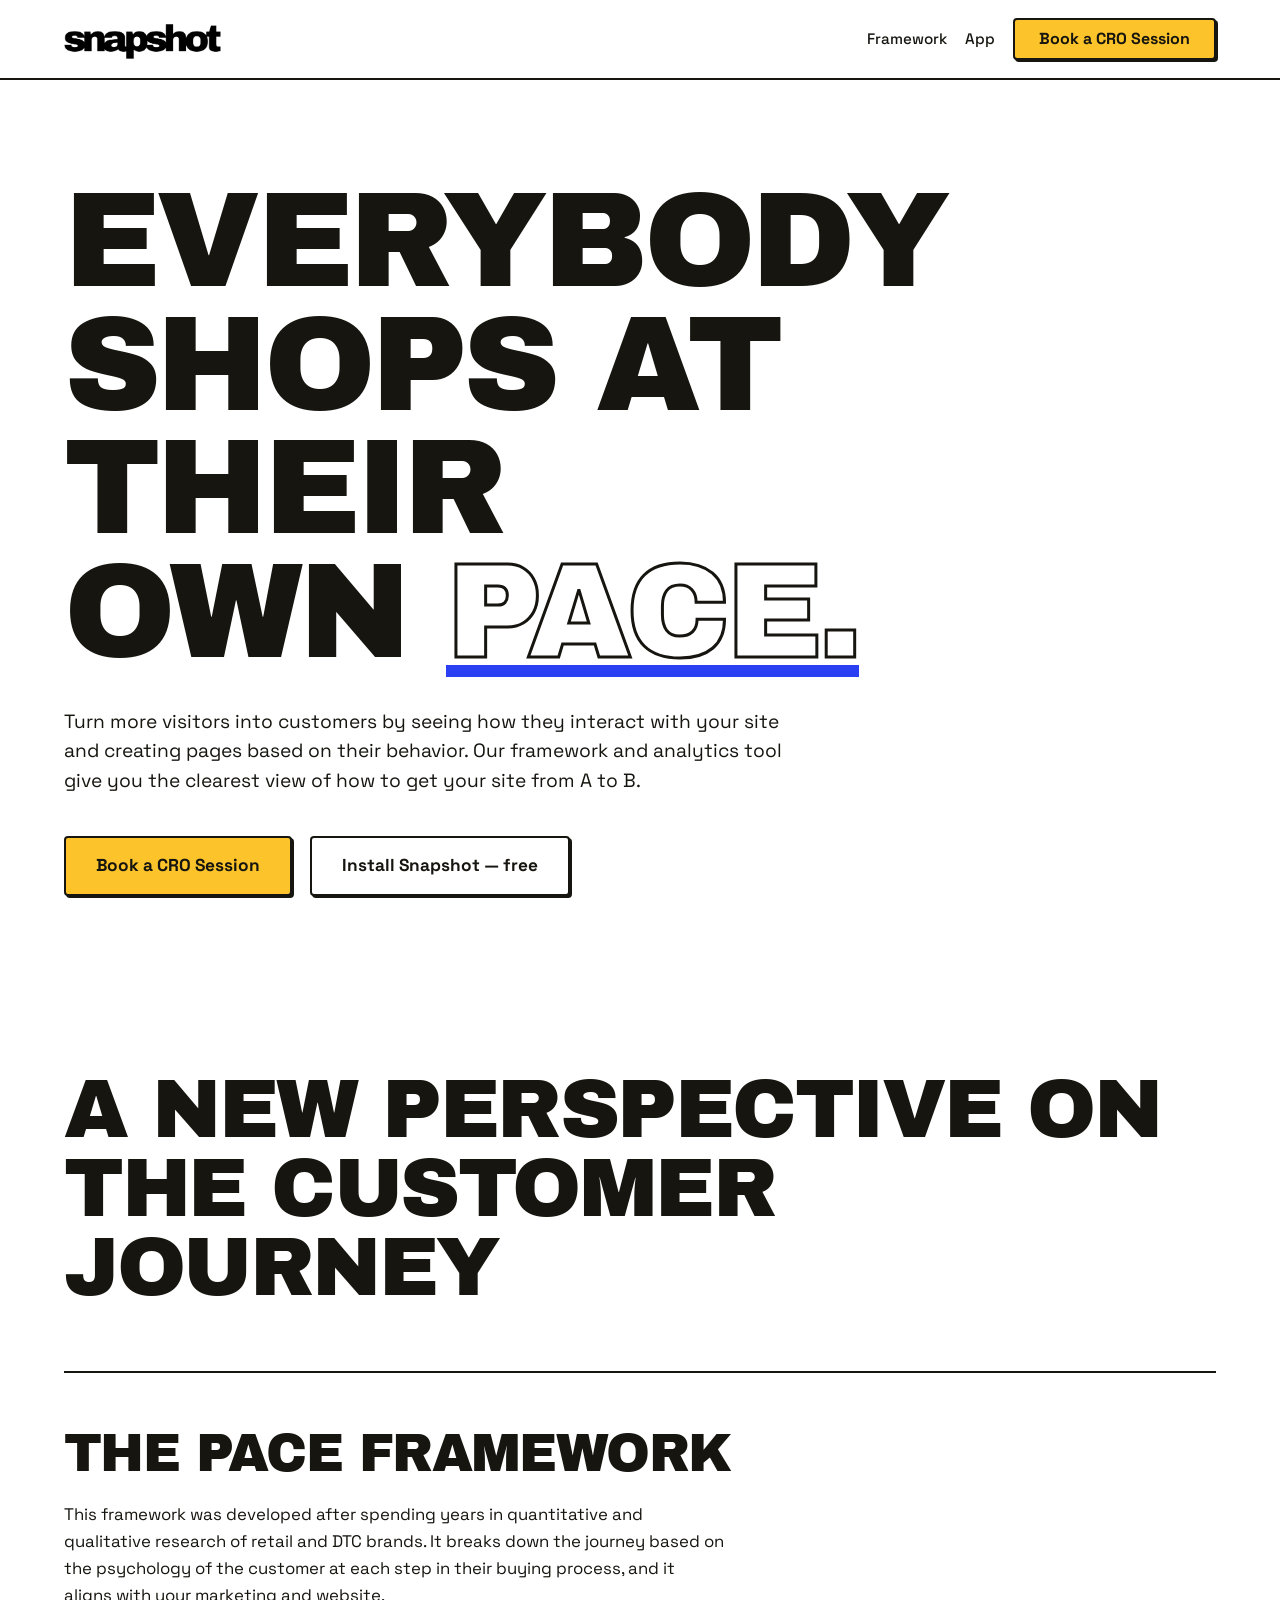
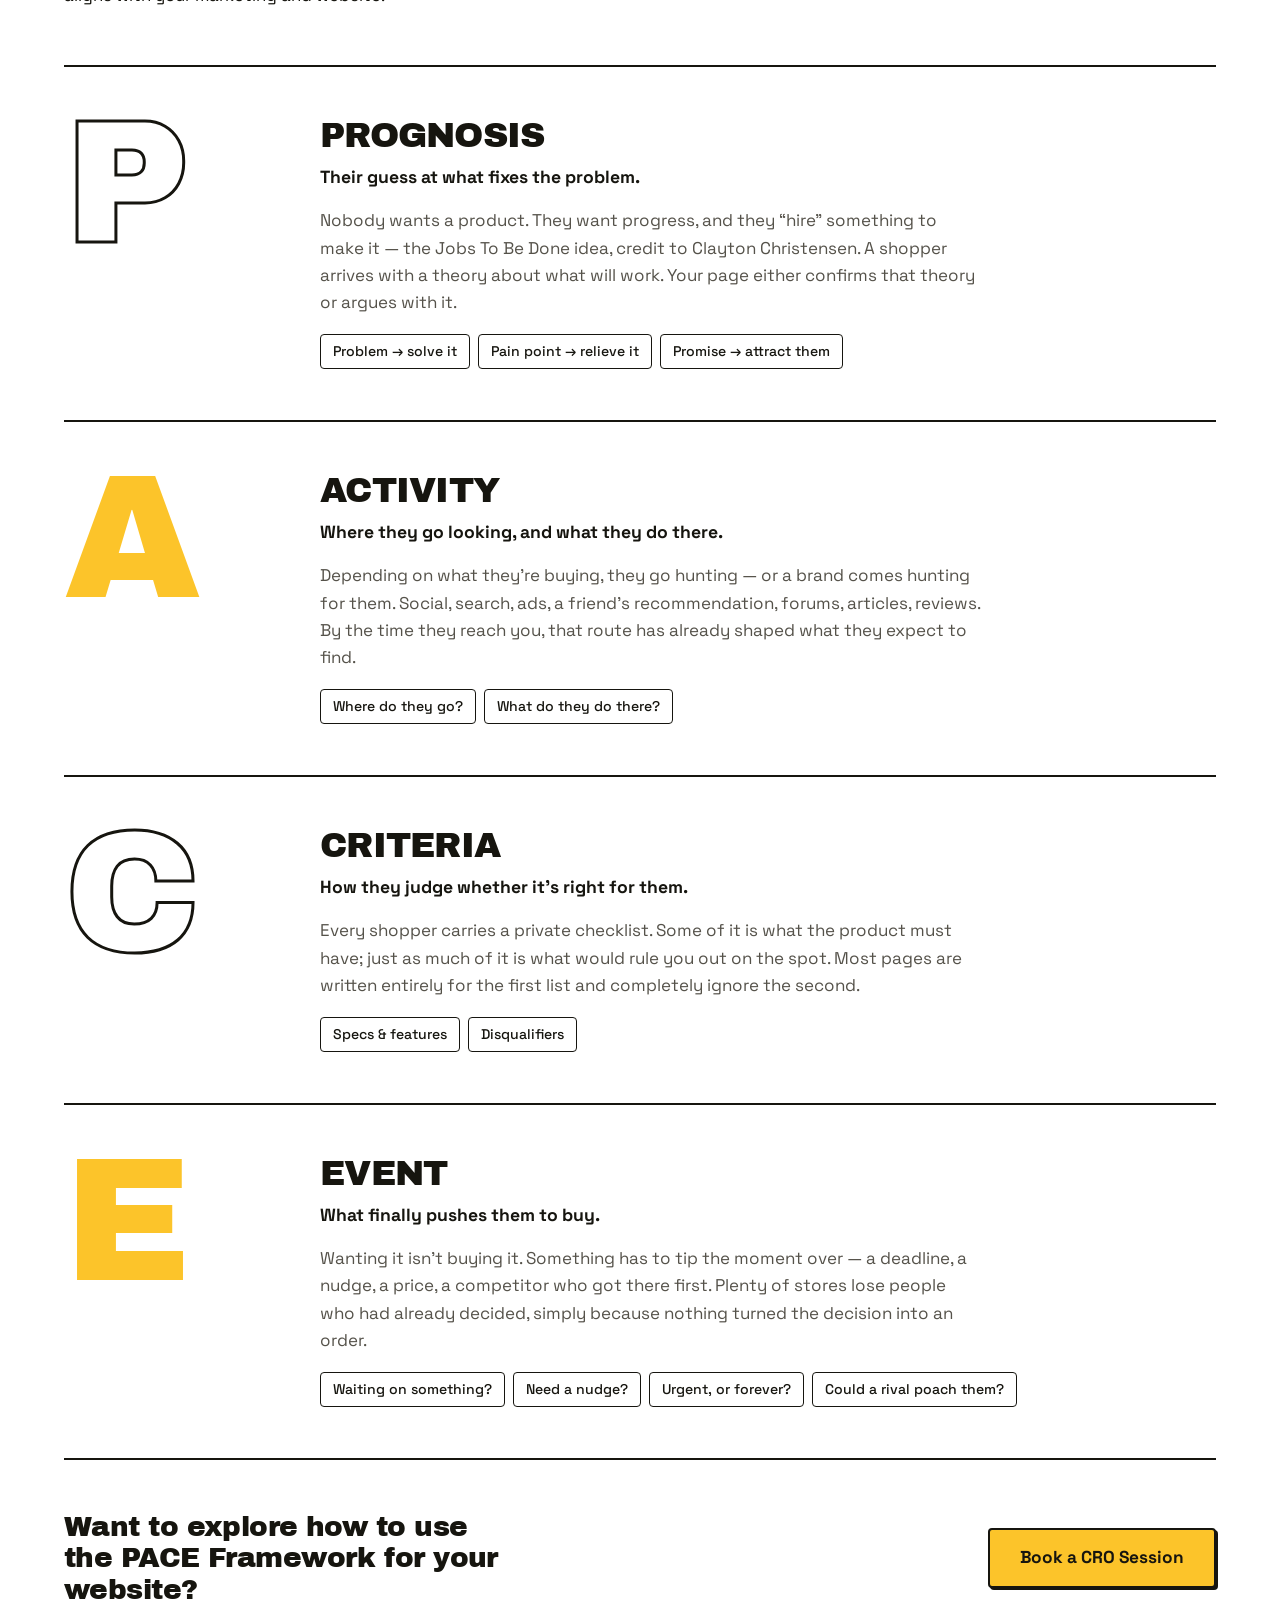
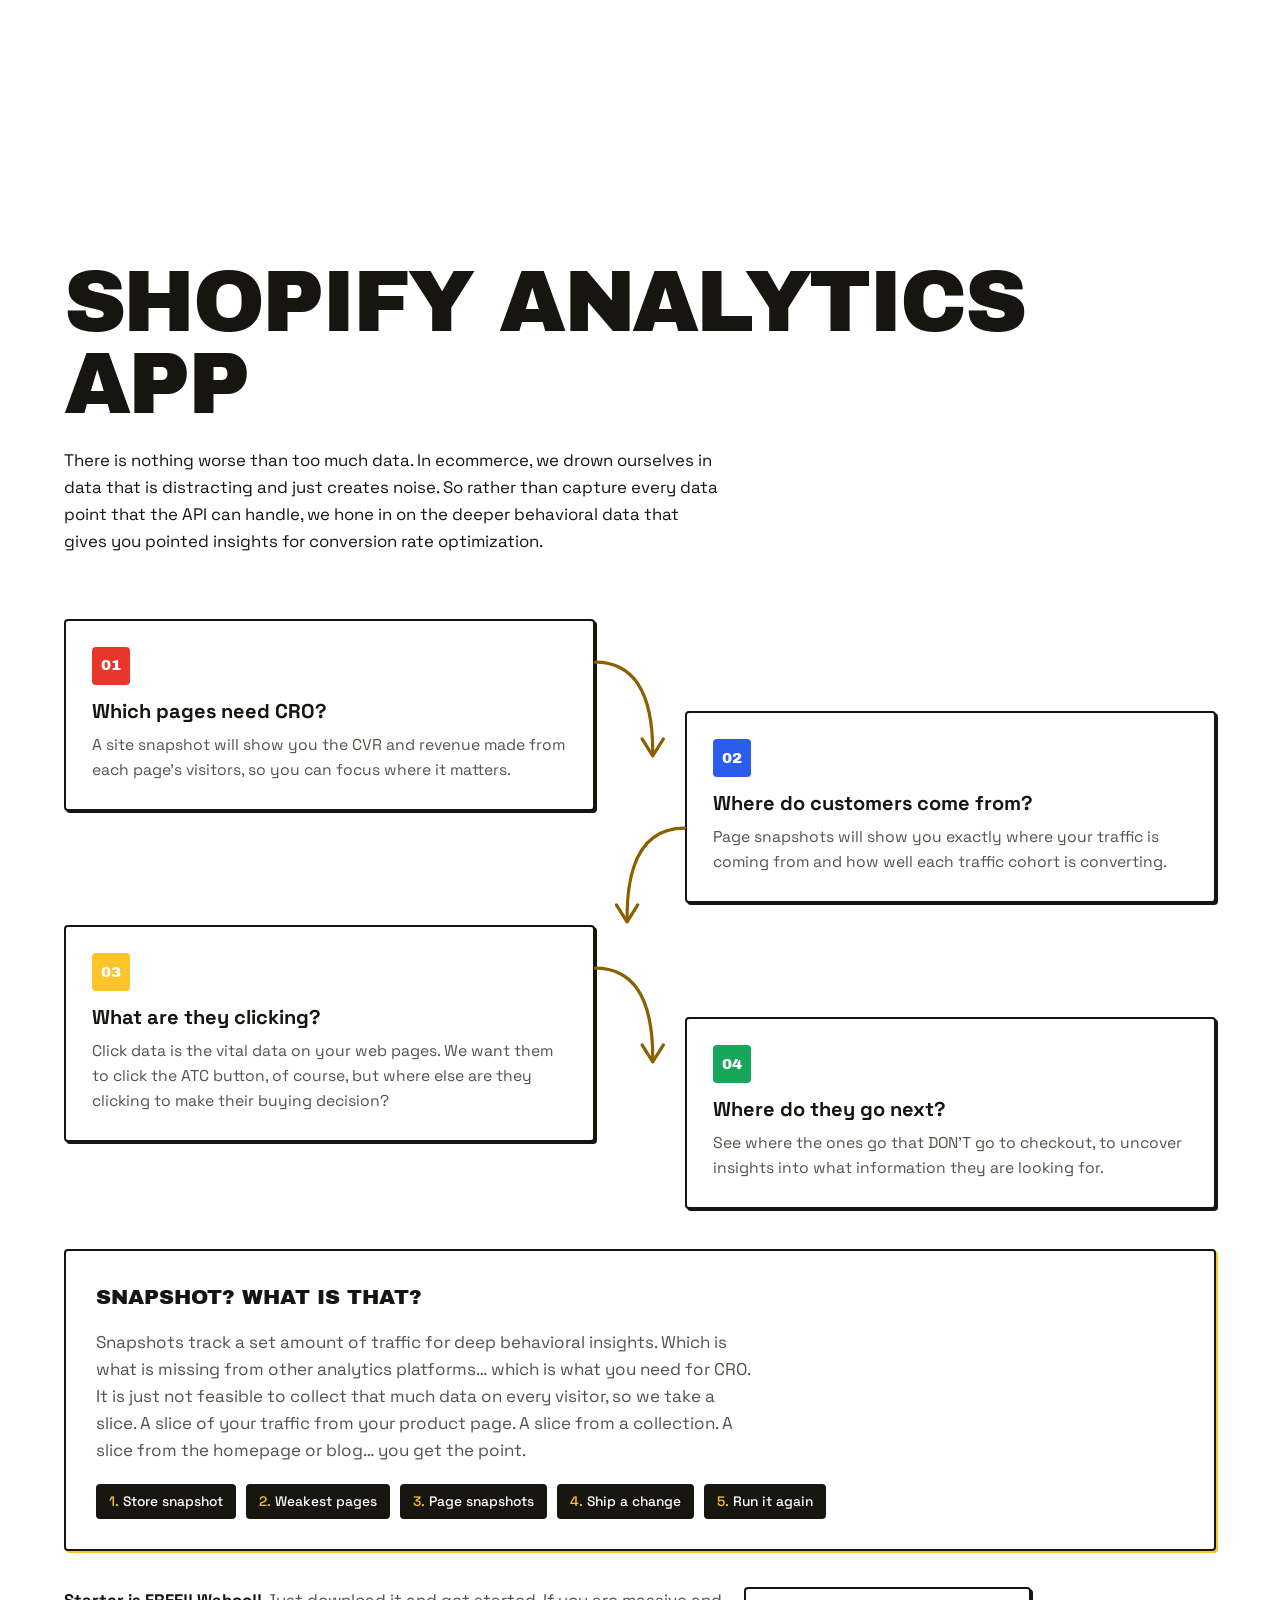
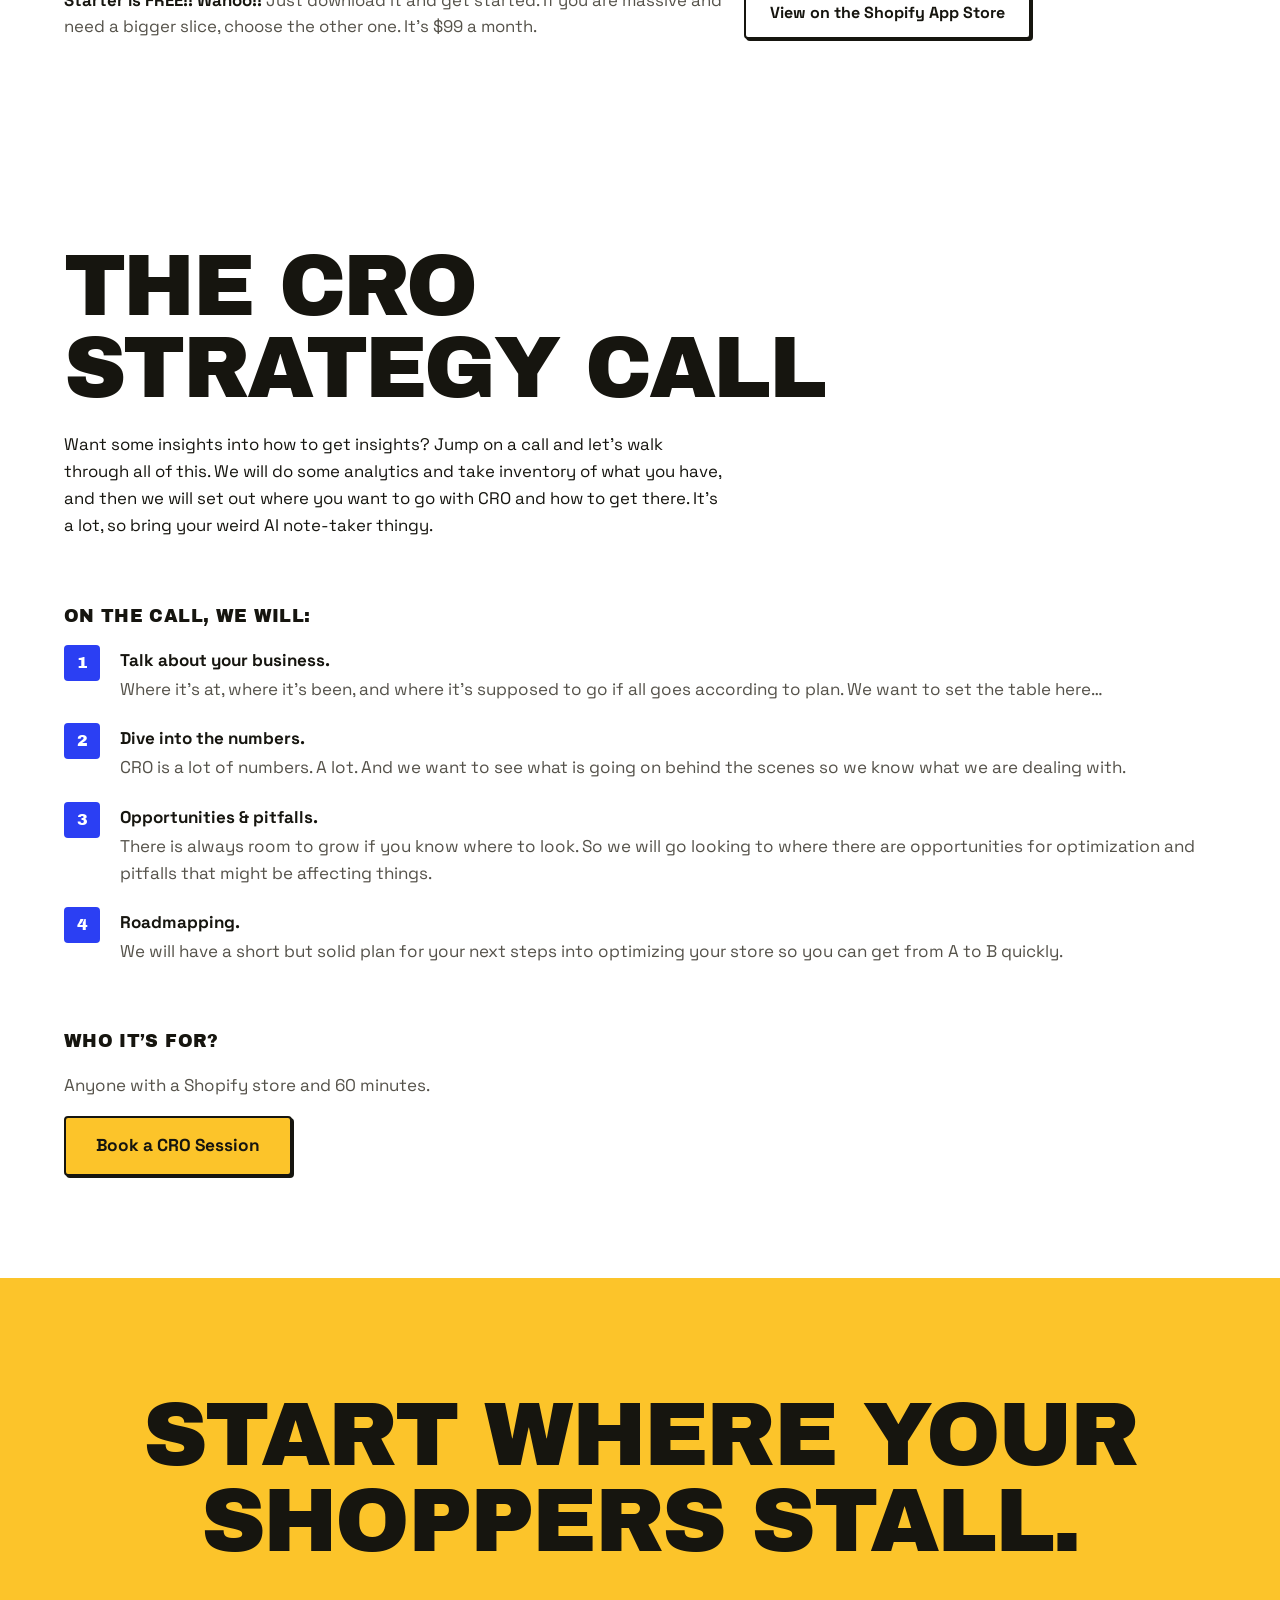
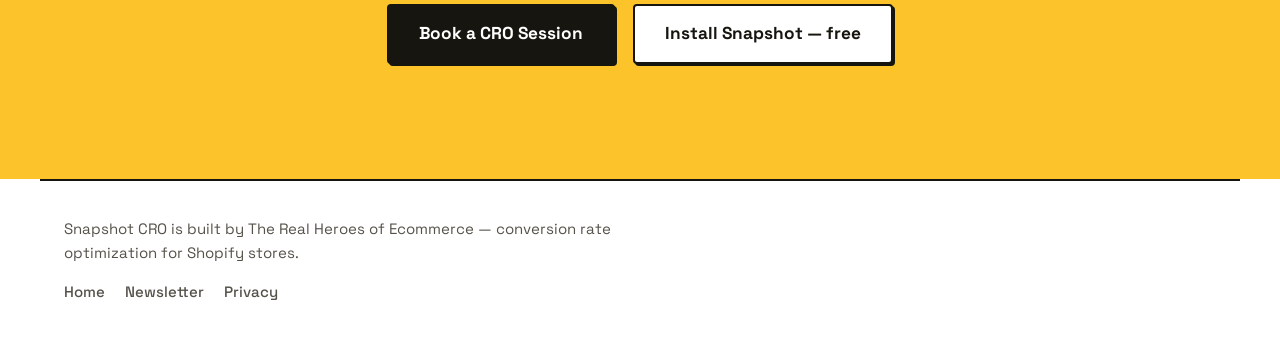
==== index.html @ bd41d08e "Make v3 the site, archive the first design, drop the switcher v3 is the homepage now. Its files move" ====
<!DOCTYPE html>
<html lang="en">
<head>
<meta charset="utf-8">
<meta name="viewport" content="width=device-width, initial-scale=1">
<title>Snapshot CRO — Everybody shops at their own pace</title>
<meta name="description" content="PACE is how we find where real shoppers stall. Snapshot is how we measure it. Book a CRO Session, or install the Shopify app free.">

<link rel="icon" href="assets/img/logo.png" type="image/png">
<link rel="preconnect" href="https://fonts.googleapis.com">
<link rel="preconnect" href="https://fonts.gstatic.com" crossorigin>
<link href="https://fonts.googleapis.com/css2?family=Archivo+Black&family=Space+Grotesk:wght@400;500;700&display=swap" rel="stylesheet">
<link rel="stylesheet" href="style.css">
</head>
<body>

<!-- ====================================================================
     Poster typography on paper stock: Archivo Black for display, hard
     offset shadows, giant PACE letters as a spine.

     The earlier dark-stock design is kept at /v1/ for reference. It is
     not linked from anywhere and is not indexed.

     Outstanding: the booking URL — search this file for TODO.
     ==================================================================== -->

  <header class="site-header">
    <div class="header-inner">
      <a class="brand" href="./" aria-label="Snapshot CRO home">
        <img src="assets/img/logo-black.png" alt="Snapshot CRO" width="920" height="270">
      </a>

      <nav class="site-nav" aria-label="Primary">
        <a class="nav-link" href="#pace">Framework</a>
        <a class="nav-link" href="#snapshot">App</a>
        <a class="btn btn-primary" href="#call">Book a CRO Session</a>
      </nav>
    </div>
  </header>

  <main>

    <!-- ---- hero ---- -->
    <section class="hero">
      <h1 class="hero-title">
        <span class="line">Everybody</span>
        <span class="line">shops at their</span>
        <span class="line">own <em>pace.</em></span>
      </h1>

      <p class="hero-sub">
        Turn more visitors into customers by seeing how they interact with your
        site and creating pages based on their behavior. Our framework and
        analytics tool give you the clearest view of how to get your site from
        A to B.
      </p>

      <div class="cta-row">
        <a class="btn btn-primary btn-lg" href="#call">Book a CRO Session</a>
        <a class="btn btn-ghost btn-lg" href="https://apps.shopify.com/snapshot-cro">
          Install Snapshot &mdash; free
        </a>
      </div>
    </section>


    <!-- ---- the framework ---- -->
    <section class="band" id="pace">
      <header class="band-head">
        <h2 class="lead-title">A new perspective on the customer journey</h2>
      </header>

      <div class="pace-head">
        <h3 class="band-title">The PACE Framework</h3>
        <p class="band-sub">
          This framework was developed after spending years in quantitative and
          qualitative research of retail and DTC brands. It breaks down the
          journey based on the psychology of the customer at each step in their
          buying process, and it aligns with your marketing and website.
        </p>
      </div>

      <ol class="stages">
        <li class="stage">
          <p class="stage-mark" aria-hidden="true">P</p>
          <div class="stage-body-wrap">
            <h4 class="stage-name">Prognosis</h4>
            <p class="stage-line">Their guess at what fixes the problem.</p>
            <p class="stage-body">
              Nobody wants a product. They want progress, and they
              &ldquo;hire&rdquo; something to make it &mdash; the Jobs To Be Done idea,
              credit to Clayton Christensen. A shopper arrives with a theory about
              what will work. Your page either confirms that theory or argues with it.
            </p>
            <ul class="chips">
              <li>Problem &rarr; solve it</li>
              <li>Pain point &rarr; relieve it</li>
              <li>Promise &rarr; attract them</li>
            </ul>
          </div>
        </li>

        <li class="stage">
          <p class="stage-mark" aria-hidden="true">A</p>
          <div class="stage-body-wrap">
            <h4 class="stage-name">Activity</h4>
            <p class="stage-line">Where they go looking, and what they do there.</p>
            <p class="stage-body">
              Depending on what they&rsquo;re buying, they go hunting &mdash; or a
              brand comes hunting for them. Social, search, ads, a friend&rsquo;s
              recommendation, forums, articles, reviews. By the time they reach you,
              that route has already shaped what they expect to find.
            </p>
            <ul class="chips">
              <li>Where do they go?</li>
              <li>What do they do there?</li>
            </ul>
          </div>
        </li>

        <li class="stage">
          <p class="stage-mark" aria-hidden="true">C</p>
          <div class="stage-body-wrap">
            <h4 class="stage-name">Criteria</h4>
            <p class="stage-line">How they judge whether it&rsquo;s right for them.</p>
            <p class="stage-body">
              Every shopper carries a private checklist. Some of it is what the
              product must have; just as much of it is what would rule you out on
              the spot. Most pages are written entirely for the first list and
              completely ignore the second.
            </p>
            <ul class="chips">
              <li>Specs &amp; features</li>
              <li>Disqualifiers</li>
            </ul>
          </div>
        </li>

        <li class="stage">
          <p class="stage-mark" aria-hidden="true">E</p>
          <div class="stage-body-wrap">
            <h4 class="stage-name">Event</h4>
            <p class="stage-line">What finally pushes them to buy.</p>
            <p class="stage-body">
              Wanting it isn&rsquo;t buying it. Something has to tip the moment over
              &mdash; a deadline, a nudge, a price, a competitor who got there first.
              Plenty of stores lose people who had already decided, simply because
              nothing turned the decision into an order.
            </p>
            <ul class="chips">
              <li>Waiting on something?</li>
              <li>Need a nudge?</li>
              <li>Urgent, or forever?</li>
              <li>Could a rival poach them?</li>
            </ul>
          </div>
        </li>
      </ol>

      <!-- Hand-off out of the framework and into the offer. Sits on the
           rule the last stage closes with, so it reads as the next beat
           of the section rather than a floating box. -->
      <div class="pace-cta">
        <p class="pace-cta-text">
          Want to explore how to use the PACE Framework for your website?
        </p>
        <!-- TODO: real booking URL -->
        <a class="btn btn-primary btn-lg" href="#call">Book a CRO Session</a>
      </div>
    </section>

    <!-- ---- the app ---- -->
    <section class="band" id="snapshot">
      <header class="band-head">
        <h2 class="band-title">Shopify Analytics App</h2>
        <p class="band-sub">
          There is nothing worse than too much data. In ecommerce, we drown
          ourselves in data that is distracting and just creates noise. So
          rather than capture every data point that the API can handle, we
          hone in on the deeper behavioral data that gives you pointed
          insights for conversion rate optimization.
        </p>
      </header>

      <!-- Four questions a snapshot answers, read as a sequence.
           The right column drops half a card on desktop so the eye
           zigzags 1-2-3-4 rather than reading two tidy columns. -->
      <ul class="maps">
        <li class="map">
          <p class="map-num"><span>01</span></p>
          <h3 class="map-what">Which pages need CRO?</h3>
          <p class="map-body">
            A site snapshot will show you the CVR and revenue made from each page&rsquo;s visitors, so you can focus where it matters.
          </p>
          <!-- Connector into the next card. Lives on the card, so it
               travels with the grid instead of being pinned to the
               container. Hidden the moment the grid goes single-column. -->
          <span class="map-arrow map-arrow-right" aria-hidden="true">
            <svg viewBox="0 0 72 124" fill="none">
              <path d="M2 16C32 16 56 36 56 100" stroke="currentColor"
                    stroke-width="3" stroke-linecap="round" />
              <path d="M46 88L56 104L66 88" stroke="currentColor"
                    stroke-width="3" stroke-linecap="round"
                    stroke-linejoin="round" />
            </svg>
          </span>
        </li>
        <li class="map">
          <p class="map-num"><span>02</span></p>
          <h3 class="map-what">Where do customers come from?</h3>
          <p class="map-body">
            Page snapshots will show you exactly where your traffic is coming from and how well each traffic cohort is converting.
          </p>
          <span class="map-arrow map-arrow-left" aria-hidden="true">
            <svg viewBox="0 0 72 124" fill="none">
              <path d="M2 16C32 16 56 36 56 100" stroke="currentColor"
                    stroke-width="3" stroke-linecap="round" />
              <path d="M46 88L56 104L66 88" stroke="currentColor"
                    stroke-width="3" stroke-linecap="round"
                    stroke-linejoin="round" />
            </svg>
          </span>
        </li>
        <li class="map">
          <p class="map-num"><span>03</span></p>
          <h3 class="map-what">What are they clicking?</h3>
          <p class="map-body">
            Click data is the vital data on your web pages. We want them to click the ATC button, of course, but where else are they clicking to make their buying decision?
          </p>
          <!-- Connector into the next card. Lives on the card, so it
               travels with the grid instead of being pinned to the
               container. Hidden the moment the grid goes single-column. -->
          <span class="map-arrow map-arrow-right" aria-hidden="true">
            <svg viewBox="0 0 72 124" fill="none">
              <path d="M2 16C32 16 56 36 56 100" stroke="currentColor"
                    stroke-width="3" stroke-linecap="round" />
              <path d="M46 88L56 104L66 88" stroke="currentColor"
                    stroke-width="3" stroke-linecap="round"
                    stroke-linejoin="round" />
            </svg>
          </span>
        </li>
        <li class="map">
          <p class="map-num"><span>04</span></p>
          <h3 class="map-what">Where do they go next?</h3>
          <p class="map-body">
            See where the ones go that DON&rsquo;T go to checkout, to uncover insights into what information they are looking for.
          </p>
        </li>
      </ul>

      <div class="method">
        <h3 class="method-title">Snapshot? What is that?</h3>
        <p>
          Snapshots track a set amount of traffic for deep behavioral insights.
          Which is what is missing from other analytics platforms&hellip; which is
          what you need for CRO. It is just not feasible to collect that much
          data on every visitor, so we take a slice. A slice of your traffic from
          your product page. A slice from a collection. A slice from the homepage
          or blog&hellip; you get the point.
        </p>
        <ol class="flow">
          <li>Store snapshot</li>
          <li>Weakest pages</li>
          <li>Page snapshots</li>
          <li>Ship a change</li>
          <li>Run it again</li>
        </ol>
      </div>

      <div class="pricing">
        <p class="pricing-line">
          <strong>Starter is FREE!! Wahoo!!</strong> Just download it and get
          started. If you are massive and need a bigger slice, choose the other
          one. It&rsquo;s $99 a month.
        </p>
        <a class="btn btn-ghost" href="https://apps.shopify.com/snapshot-cro">
          View on the Shopify App Store
        </a>
      </div>
    </section>

    <!-- ---- the offer ---- -->
    <section class="band" id="call">
      <header class="band-head">
        <h2 class="band-title">The CRO<br>Strategy Call</h2>
        <p class="band-sub">
          Want some insights into how to get insights? Jump on a call and
          let&rsquo;s walk through all of this. We will do some analytics and take
          inventory of what you have, and then we will set out where you want to
          go with CRO and how to get there. It&rsquo;s a lot, so bring your weird
          AI note-taker thingy.
        </p>
      </header>

      <div class="offer-main">
        <h3 class="offer-h">On the call, we will:</h3>
        <ol class="offer-steps">
          <li>
            <strong>Talk about your business.</strong> Where it&rsquo;s at, where
            it&rsquo;s been, and where it&rsquo;s supposed to go if all goes
            according to plan. We want to set the table here&hellip;
          </li>
          <li>
            <strong>Dive into the numbers.</strong> CRO is a lot of numbers. A
            lot. And we want to see what is going on behind the scenes so we know
            what we are dealing with.
          </li>
          <li>
            <strong>Opportunities &amp; pitfalls.</strong> There is always room
            to grow if you know where to look. So we will go looking to where
            there are opportunities for optimization and pitfalls that might be
            affecting things.
          </li>
          <li>
            <strong>Roadmapping.</strong> We will have a short but solid plan for
            your next steps into optimizing your store so you can get from A to B
            quickly.
          </li>
        </ol>

        <h3 class="offer-h">Who it&rsquo;s for?</h3>
        <p class="offer-p">
          Anyone with a Shopify store and 60 minutes.
        </p>

        <div class="offer-cta">
          <!-- TODO: href is a placeholder. It points at this section's own
               id, so the button currently does nothing. Swap it for the
               real booking URL before launch. The same dead href is on the
               header button, the hero, and the closing section. -->
          <a class="btn btn-primary btn-lg" href="#call">Book a CRO Session</a>
        </div>
      </div>
    </section>

    <!-- ---- closing ---- -->
    <section class="closing">
      <h2 class="closing-title">Start where your<br>shoppers stall.</h2>
      <div class="cta-row">
        <a class="btn btn-primary btn-lg" href="#call">Book a CRO Session</a>
        <a class="btn btn-ghost btn-lg" href="https://apps.shopify.com/snapshot-cro">
          Install Snapshot &mdash; free
        </a>
      </div>
    </section>

  </main>

  <footer class="site-footer">
    <p>
      Snapshot CRO is built by The Real Heroes of Ecommerce &mdash; conversion
      rate optimization for Shopify stores.
    </p>
    <p class="footer-links">
      <a href="https://therealheroesofecommerce.com/">Home</a>
      <a href="https://therealheroesofecommerce.com/newsletter.html">Newsletter</a>
      <a href="https://therealheroesofecommerce.com/snapshot-privacy-policy.html">Privacy</a>
    </p>
  </footer>

</body>
</html>
---- style.css ----
/* ============================================================
   Snapshot CRO — v3, the loud one.

   Poster typography on paper stock. Archivo Black for display
   (a genuinely heavy face, which Space Grotesk can't do — it
   stops at 700), Space Grotesk for reading. Hard offset shadows,
   no soft blur anywhere, giant PACE letters as a spine.

   Self-contained: this file owes nothing to the root stylesheet.
   ============================================================ */

:root {
  --paper: #ffffff;
  --ink: #16150f;
  --ink-soft: #55524a;

  /* Darkened from #ff3b1f so white text clears AA on it: 4.97:1
     against 3.56:1 before. It also lifts "PACE." in the headline,
     which was only passing on the relaxed display-text bar. */
  --hot: #fcc42a;             /* the shout: a FILL, never text on white */

  /* Amber is a light colour, so unlike the orange it replaced it can
     only ever be a fill on this page. The two places the accent is
     text on white take the deep variant instead — amber itself is
     1.6:1 there, which is no text at all. */
  --hot-deep: #8a6000;
  --hot-bright: #fcc42a;
  --cool: #2b3ff3;            /* the counterweight */

  --line: #16150f;
  --shadow: 2px 2px 0 var(--ink);

  --control-height: 52px;
  --gutter: 24px;

  /* Every button and box takes the same corner. Small enough that the
     hard-edged look survives; the offset shadows follow it on their
     own, so nothing else has to change. */
  --radius: 4px;

  /* The four step markers. One hue each so the sequence is readable
     at a glance, not just by the numeral. */
  --num-1: #e8362a;
  --num-2: #2b5cf0;
  --num-3: #ffc42a;
  --num-4: #17a75a;

  /* How far the right-hand column of the app cards drops, and how far
     the connector between cards reaches into the column gap. The reach
     matches the arrow's own width, so each arrow lands squarely in the
     gap instead of over a card. */
  --stagger: clamp(60px, 7.2vw, 100px);
  --arrow-reach: clamp(50px, 6vw, 84px);
  --maxw: 1200px;
  --measure: 60ch;

  --font-display: "Archivo Black", system-ui, sans-serif;
  --font-text: "Space Grotesk", system-ui, sans-serif;
}

* { box-sizing: border-box; }

body {
  margin: 0;
  background: var(--paper);
  color: var(--ink);
  font-family: var(--font-text);
  font-size: 17px;
  line-height: 1.6;
  -webkit-font-smoothing: antialiased;
}

p { margin: 0 0 1em; }
p:last-child { margin-bottom: 0; }

a { color: inherit; }

:focus-visible {
  outline: 3px solid var(--cool);
  outline-offset: 3px;
}

/* ---- shared layout ---- */

.hero,
.band,
.closing,
.site-footer,
.header-inner {
  width: 100%;
  max-width: var(--maxw);
  margin-inline: auto;
  padding-inline: var(--gutter);
}

/* ---- header ----
   Same stock as the page. The rule underneath is doing real work
   now: with the background matching the body there is nothing else
   separating the header from the hero. */

.site-header {
  background: var(--paper);
  border-bottom: 2px solid var(--ink);
}

.header-inner {
  display: flex;
  flex-wrap: wrap;
  align-items: center;
  justify-content: space-between;
  gap: 16px;
  padding-block: 16px;
}

.brand { display: block; line-height: 0; flex: none; }

/* Sized independently of --control-height, unlike the other two
   versions. This mark is 3.41:1 where the shared one is 7.50:1, and
   it carries its own padding, so matching the old height would have
   set the letterforms noticeably smaller than the buttons beside
   them. */
.brand img {
  display: block;
  height: 46px;
  width: auto;
}

.site-nav {
  display: flex;
  flex-wrap: wrap;
  align-items: center;
  gap: 18px;
}

.nav-link {
  color: var(--ink);
  text-decoration: none;
  font-weight: 500;
  font-size: .95rem;
}

/* Blue, not the orange-red: #ff3b1f on this cream is 2.9:1, which is
   under the bar for text this size. The blue is 5.4:1 and already
   belongs to the page. */
.nav-link:hover,
.nav-link:focus-visible { color: var(--cool); }

.site-header .btn-primary { height: 42px; box-shadow: var(--shadow); }

/* ---- buttons ----
   Filled hot is reserved for the Strategy Call, the page's one
   conversion. The offset shadow is the whole personality here. */

.btn {
  display: inline-flex;
  align-items: center;
  justify-content: center;
  height: var(--control-height);
  padding: 0 24px;
  background: var(--paper);
  border: 2px solid var(--ink);
  border-radius: var(--radius);
  color: var(--ink);
  font-family: var(--font-text);
  font-weight: 700;
  font-size: 1rem;
  line-height: 1;
  text-align: center;
  text-decoration: none;
  white-space: nowrap;
  cursor: pointer;
  box-shadow: var(--shadow);
  transition: transform .1s ease, box-shadow .1s ease;
}

/* Press: the button moves onto its own shadow. */
.btn:hover,
.btn:focus-visible {
  transform: translate(1px, 1px);
  box-shadow: 1px 1px 0 var(--ink);
}

.btn:active {
  transform: translate(2px, 2px);
  box-shadow: 0 0 0 var(--ink);
}

.btn-primary {
  background: var(--hot);
  color: var(--ink);
}

.btn-lg { height: 60px; padding: 0 30px; font-size: 1.08rem; }
.btn-block { display: flex; width: 100%; }

.cta-row {
  display: flex;
  flex-wrap: wrap;
  gap: 18px;
  margin-top: 40px;
}

/* ---- hero ---- */

.hero { padding-block: clamp(56px, 8vw, 100px) clamp(44px, 6vw, 72px); }

.hero-title {
  margin: 0;
  font-family: var(--font-display);
  font-size: clamp(3rem, 10.6vw, 8.4rem);
  font-weight: 400;          /* Archivo Black has one weight, and it's heavy */
  line-height: .92;
  letter-spacing: -.035em;
  text-transform: uppercase;
}

.hero-title .line { display: block; }

/* The one word the whole page turns on. Drawn as an outline, the
   same move the giant P/A/C/E letters make further down, so the two
   read as one idea.

   The colour below is the fallback: if text-stroke is missing the
   word stays solid and legible rather than disappearing, which is
   what a bare `color: transparent` would do. */
.hero-title em {
  position: relative;
  font-style: normal;
  color: var(--hot-deep);
}

@supports (-webkit-text-stroke: 1px black) {
  .hero-title em {
    color: transparent;
    /* Stroke in em so it tracks the headline's own fluid size, with
       a floor and a ceiling: 3px over a 30px phone headline is a
       blob, and a hairline over a 90px one is not an outline. */
    -webkit-text-stroke: clamp(1.5px, .028em, 3px) var(--ink);
    text-stroke: clamp(1.5px, .028em, 3px) var(--ink);
  }
}

.hero-title em::after {
  content: "";
  position: absolute;
  left: 0;
  right: 0;
  bottom: .06em;
  height: .09em;
  background: var(--cool);
}

.hero-sub {
  max-width: var(--measure);
  margin: 32px 0 0;
  font-size: clamp(1.05rem, 1.5vw, 1.2rem);
  line-height: 1.55;
}

/* The highlighter, in the blue that already underlines the headline.
   Unused at the moment — the hero paragraph marks no words — but it is
   what a <strong> in that paragraph will get. */
.hero-sub strong {
  background: var(--cool);
  color: var(--paper);
  box-decoration-break: clone;
  -webkit-box-decoration-break: clone;
  padding: 0 .22em;
  font-weight: 700;
}

/* ---- bands ---- */

.band { padding-block: clamp(60px, 8vw, 104px); }

.band-head { margin-bottom: clamp(40px, 5vw, 64px); }

/* The section opens with a statement rather than a small label. It
   sits a step under the hero and a step over the section titles, so
   the page reads as an argument being made rather than a document
   with numbered parts. */
.lead-title {
  max-width: 20ch;
  margin: 0;
  font-family: var(--font-display);
  font-size: clamp(2.3rem, 6.9vw, 5.2rem);
  font-weight: 400;
  line-height: .95;
  letter-spacing: -.03em;
  text-transform: uppercase;
}

/* The framework's own title, now a step below the statement above
   it — separated by a rule so PACE still arrives as its own thing. */
.pace-head {
  margin-bottom: clamp(36px, 4.5vw, 56px);
  padding-top: clamp(34px, 4.5vw, 56px);
  border-top: 2px solid var(--ink);
}

/* Smaller than the statement that introduces it. PACE is the answer
   to the question posed above, not a competing headline — at the
   full section size it was the louder of the two and the order of
   the argument inverted. */
.pace-head .band-title { font-size: clamp(1.9rem, 4.6vw, 3.3rem); }

.band-title {
  margin: 0;
  font-family: var(--font-display);
  font-size: clamp(2.6rem, 7.2vw, 5.4rem);
  font-weight: 400;
  line-height: .95;
  letter-spacing: -.03em;
  text-transform: uppercase;
}

.band-sub {
  max-width: var(--measure);
  margin: 22px 0 0;
  font-size: 1.05rem;
}

/* ---- PACE stages ----
   Full-width slabs with an enormous letter down the left. The letter
   is the spine of the section; the copy sits beside it. */

.stages {
  margin: 0;
  padding: 0;
  list-style: none;
  border-top: 2px solid var(--ink);
}

.stage {
  display: grid;
  grid-template-columns: clamp(110px, 16vw, 220px) 1fr;
  gap: clamp(20px, 4vw, 52px);
  align-items: start;
  padding-block: clamp(32px, 4vw, 52px);
  border-bottom: 2px solid var(--ink);
}

.stage-mark {
  margin: 0;
  font-family: var(--font-display);
  font-size: clamp(5rem, 14vw, 11rem);
  line-height: .74;
  letter-spacing: -.06em;
  /* Outlined rather than filled, so four giant letters down the page
     add rhythm without turning into four black slabs. */
  color: transparent;
  -webkit-text-stroke: 3px var(--ink);
  text-stroke: 3px var(--ink);
}

.stage:nth-child(even) .stage-mark {
  color: var(--hot);
  -webkit-text-stroke: 0;
  text-stroke: 0;
}

.stage-name {
  margin: 0;
  font-family: var(--font-display);
  font-size: clamp(1.5rem, 3vw, 2.2rem);
  font-weight: 400;
  line-height: 1;
  letter-spacing: -.02em;
  text-transform: uppercase;
}

.stage-line {
  margin: 10px 0 16px;
  font-size: 1.1rem;
  font-weight: 700;
}

.stage-body {
  max-width: var(--measure);
  margin: 0;
  color: var(--ink-soft);
}

.chips {
  display: flex;
  flex-wrap: wrap;
  gap: 8px;
  margin: 18px 0 0;
  padding: 0;
  list-style: none;
}

.chips li {
  padding: 5px 12px;
  background: var(--paper);
  border: 1px solid var(--ink);
  border-radius: var(--radius);
  font-size: .88rem;
  font-weight: 500;
}

/* ---- the hand-off out of PACE ----
   The last stage closes on a 3px rule, so this block needs no top
   border of its own; it reads as the row after the four slabs. */

.pace-cta {
  display: flex;
  flex-wrap: wrap;
  align-items: center;
  justify-content: space-between;
  gap: clamp(20px, 3vw, 40px);
  padding-block: clamp(32px, 4vw, 52px);
}

.pace-cta-text {
  max-width: 24ch;
  margin: 0;
  font-family: var(--font-display);
  font-size: clamp(1.25rem, 2.4vw, 1.75rem);
  font-weight: 400;
  line-height: 1.12;
  letter-spacing: -.02em;
}

/* The button must not be squeezed by the headline beside it. */
.pace-cta .btn { flex: 0 0 auto; }

/* ---- the four questions ----
   Two columns, but the right one is dropped half a card so the four
   read as one path rather than a 2x2 block. Cards sit at their own
   height (align-items: start) -- stretching them to match would flatten
   the stagger back into rows. */

.maps {
  display: grid;
  grid-template-columns: repeat(2, 1fr);
  align-items: start;
  /* Wide enough a column gap for the connectors to live in it. */
  column-gap: clamp(56px, 7vw, 96px);
  row-gap: 22px;
  margin: 0;
  padding: 0;
  list-style: none;
}

/* The drop. Applied to the right column only; the left column keeps
   the top line, so each pair reads high-then-low. */
.maps .map:nth-child(even) { margin-top: var(--stagger); }

.map {
  position: relative;
  padding: 26px;
  background: var(--paper);
  border: 2px solid var(--ink);
  border-radius: var(--radius);
  box-shadow: var(--shadow);
}

.map-num {
  margin: 0 0 14px;
}

.map-num span {
  display: grid;
  place-items: center;
  width: 38px;
  height: 38px;
  border-radius: var(--radius);
  color: var(--paper);
  font-family: var(--font-display);
  font-size: .95rem;
  letter-spacing: -.02em;
}

.map:nth-child(1) .map-num span { background: var(--num-1); }
.map:nth-child(2) .map-num span { background: var(--num-2); }
.map:nth-child(3) .map-num span { background: var(--num-3); }
.map:nth-child(4) .map-num span { background: var(--num-4); }

.map-what {
  margin: 0 0 10px;
  font-size: 1.25rem;
  font-weight: 700;
  line-height: 1.2;
}

.map-body {
  margin: 0;
  color: var(--ink-soft);
  font-size: .98rem;
}

/* ---- the connectors ----
   Each arrow hangs off the card it leaves from and reaches into the
   column gap, so it stays put whatever the cards do to each other's
   heights. The artwork is one curve pointing down-right; the
   right-to-left hop is the same curve flipped. */

/* The two directions start at different heights on their card: left
   to right leaves near the top, so the head lands just inside the
   card below-right; right to left leaves lower down, which also keeps
   the two curves in the gutter from crossing each other. */
.map-arrow {
  position: absolute;
  width: clamp(50px, 6vw, 84px);
  color: var(--hot-deep);
  pointer-events: none;
}

.map-arrow svg { display: block; width: 100%; height: auto; }

/* 1 -> 2 and 3 -> 4: out of the right edge, into the gap. */
.map-arrow-right {
  top: 24px;
  right: calc(var(--arrow-reach) * -1);
}

/* 2 -> 3: back across to the left column, one row down. */
.map-arrow-left {
  top: 52%;
  left: calc(var(--arrow-reach) * -1);
  transform: scaleX(-1);
}

/* ---- the snapshot method ---- */

.method {
  margin-top: 40px;
  padding: 30px;
  background: var(--paper);
  color: var(--ink);
  border: 2px solid var(--ink);
  border-radius: var(--radius);
  box-shadow: 2px 2px 0 var(--hot);
}

.method-title {
  margin: 0 0 14px;
  font-family: var(--font-display);
  font-size: 1.3rem;
  font-weight: 400;
  text-transform: uppercase;
}

.method p { max-width: var(--measure); color: var(--ink-soft); }

.flow {
  display: flex;
  flex-wrap: wrap;
  align-items: center;
  gap: 10px;
  margin: 20px 0 0;
  padding: 0;
  list-style: none;
  counter-reset: flow;
}

.flow li {
  counter-increment: flow;
  padding: 6px 13px;
  background: var(--ink);
  color: var(--paper);
  border-radius: var(--radius);
  font-size: .86rem;
  font-weight: 500;
}

.flow li::before { content: counter(flow) ". "; color: var(--hot-bright); }

.pricing {
  display: flex;
  flex-wrap: wrap;
  align-items: center;
  gap: 20px;
  margin-top: 36px;
}

.pricing-line {
  flex: 1 1 var(--measure);
  max-width: var(--measure);
  margin: 0;
  color: var(--ink-soft);
  font-size: 1.05rem;
}
.pricing-line strong { color: var(--ink); }

/* ---- the offer ---- */

.offer-h {
  margin: 0 0 16px;
  font-family: var(--font-display);
  font-size: 1.1rem;
  font-weight: 400;
  letter-spacing: .02em;
  text-transform: uppercase;
}

.offer-p { max-width: var(--measure); color: var(--ink-soft); }

.offer-steps {
  margin: 0 0 40px;
  padding: 0;
  list-style: none;
  counter-reset: step;
}

.offer-steps li {
  position: relative;
  counter-increment: step;
  padding: 0 0 22px 56px;
  color: var(--ink-soft);
}

.offer-steps li::before {
  content: counter(step);
  position: absolute;
  top: -2px;
  left: 0;
  display: grid;
  place-items: center;
  width: 36px;
  height: 36px;
  background: var(--cool);
  border-radius: var(--radius);
  color: var(--paper);
  font-family: var(--font-display);
  font-size: 1rem;
}

.offer-steps strong {
  display: block;
  margin-bottom: 2px;
  color: var(--ink);
  font-weight: 700;
}

.offer-cta {
  display: flex;
  flex-wrap: wrap;
  align-items: center;
  gap: 16px;
}

/* ---- closing ---- */

/* The page ends on the accent rather than on the ink: an amber slab
   with black type, and the two buttons reduced to black and white so
   nothing competes with the field they sit on. */
.closing {
  max-width: none;
  padding-block: clamp(70px, 9vw, 120px);
  background: var(--hot);
  color: var(--ink);
  text-align: center;
}

.closing-title {
  max-width: var(--maxw);
  margin: 0 auto;
  font-family: var(--font-display);
  font-size: clamp(2.4rem, 7.6vw, 5.6rem);
  font-weight: 400;
  line-height: .95;
  letter-spacing: -.03em;
  text-transform: uppercase;
}

.closing .cta-row { justify-content: center; }

/* The primary button is amber everywhere else, which would vanish
   here. It goes black; the secondary keeps the default white. */
.closing .btn-primary {
  background: var(--ink);
  border-color: var(--ink);
  color: var(--paper);
}

/* ---- footer ---- */

.site-footer {
  padding-block: 36px 52px;
  border-top: 2px solid var(--ink);
  font-size: .94rem;
}

.site-footer p { max-width: var(--measure); color: var(--ink-soft); }

.footer-links {
  display: flex;
  flex-wrap: wrap;
  gap: 20px;
  margin-top: 14px;
}

.footer-links a { font-weight: 500; text-decoration: none; }
.footer-links a:hover,
.footer-links a:focus-visible { color: var(--hot-deep); }

/* ---- responsive ---- */

@media (max-width: 960px) {
  /* One column: there is no second column to stagger against and no
     gap for a connector to sit in, so both come off and the numbers
     carry the sequence on their own. */
  .maps { grid-template-columns: 1fr; }
  .maps .map:nth-child(even) { margin-top: 0; }
  .map-arrow { display: none; }
}

@media (max-width: 720px) {
  :root { --gutter: 18px; --control-height: 48px; }

  .nav-link { display: none; }

  /* The giant letter moves above the copy rather than beside it —
     at this width a 16vw column leaves the text nowhere to go. */
  .stage { grid-template-columns: 1fr; gap: 10px; }
  .stage-mark { font-size: 5.4rem; line-height: .8; }

  .cta-row { gap: 14px; }
  .cta-row .btn { flex: 1 1 100%; }
  .pricing .btn { display: flex; width: 100%; }

  /* Side by side there is no room for both, so the button drops
     under the question and takes the full measure. */
  .pace-cta { display: block; }
  .pace-cta-text { max-width: none; margin-bottom: 22px; }
  .pace-cta .btn { display: flex; width: 100%; }

  .method { padding: 22px; }
}

/* Archivo Black is a very wide face, and these headlines are set in
   caps. At display sizes a single word — EVERYBODY, SNAPSHOT CRO,
   SHOPPERS STALL — is wider than a 320px screen on its own, and a
   word that long can't wrap. The fluid sizes above are tuned for
   room the smallest phones don't have, so they step down here. */
@media (max-width: 420px) {
  .hero-title   { font-size: clamp(1.9rem, 9.6vw, 2.9rem); }
  .band-title   { font-size: clamp(1.5rem, 7.4vw, 2.2rem); }
  .closing-title { font-size: clamp(1.3rem, 6.4vw, 2rem); }
  .stage-mark   { font-size: 4.6rem; }

  /* These two step down with everything else or the order of the
     page inverts: the statement outgrew the hero at 375, and PACE
     caught up with both. The .pace-head override above is more
     specific than .band-title, so it has to be repeated here. */
  .lead-title { font-size: clamp(1.4rem, 6.6vw, 2rem); }
  .pace-head .band-title { font-size: clamp(1.2rem, 5.4vw, 1.8rem); }
}

@media (prefers-reduced-motion: reduce) {
  * { transition-duration: .01ms !important; }

  .btn:hover,
  .btn:focus-visible,
  .btn:active { transform: none; box-shadow: var(--shadow); }
}
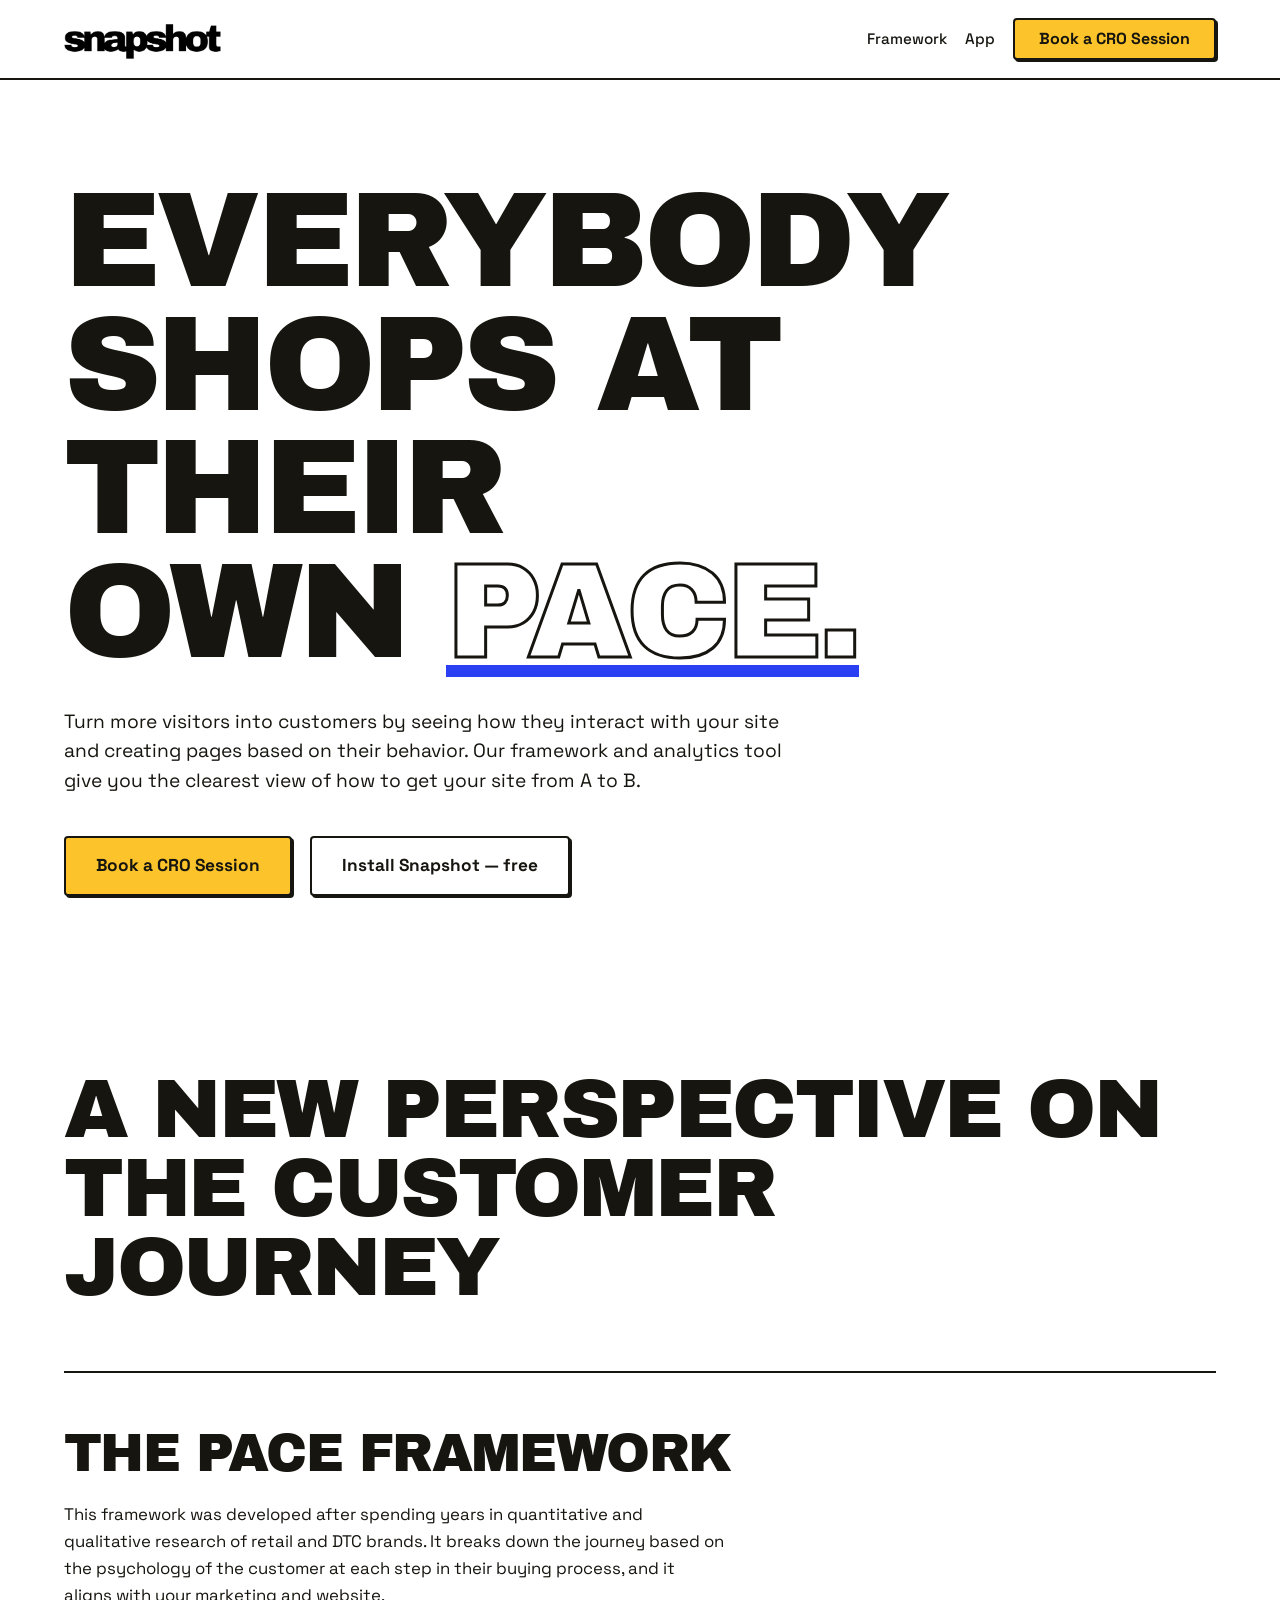
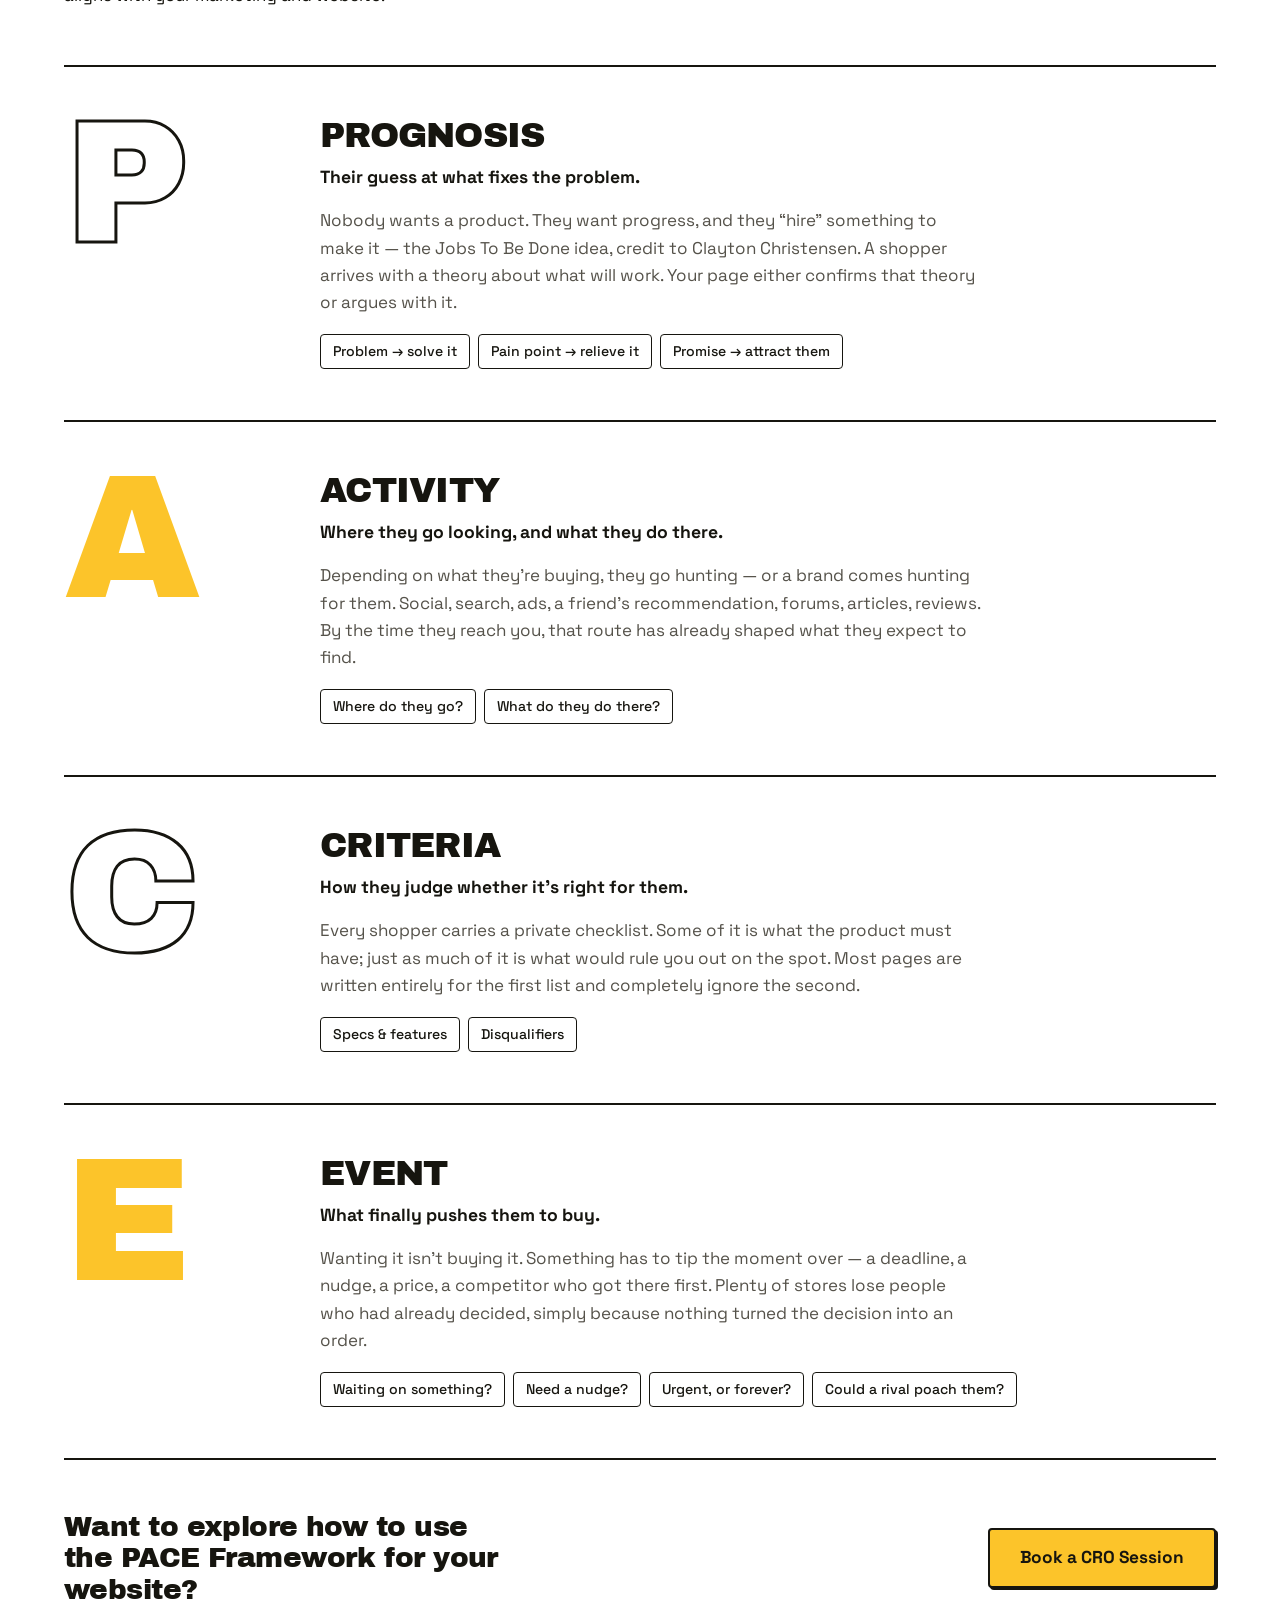
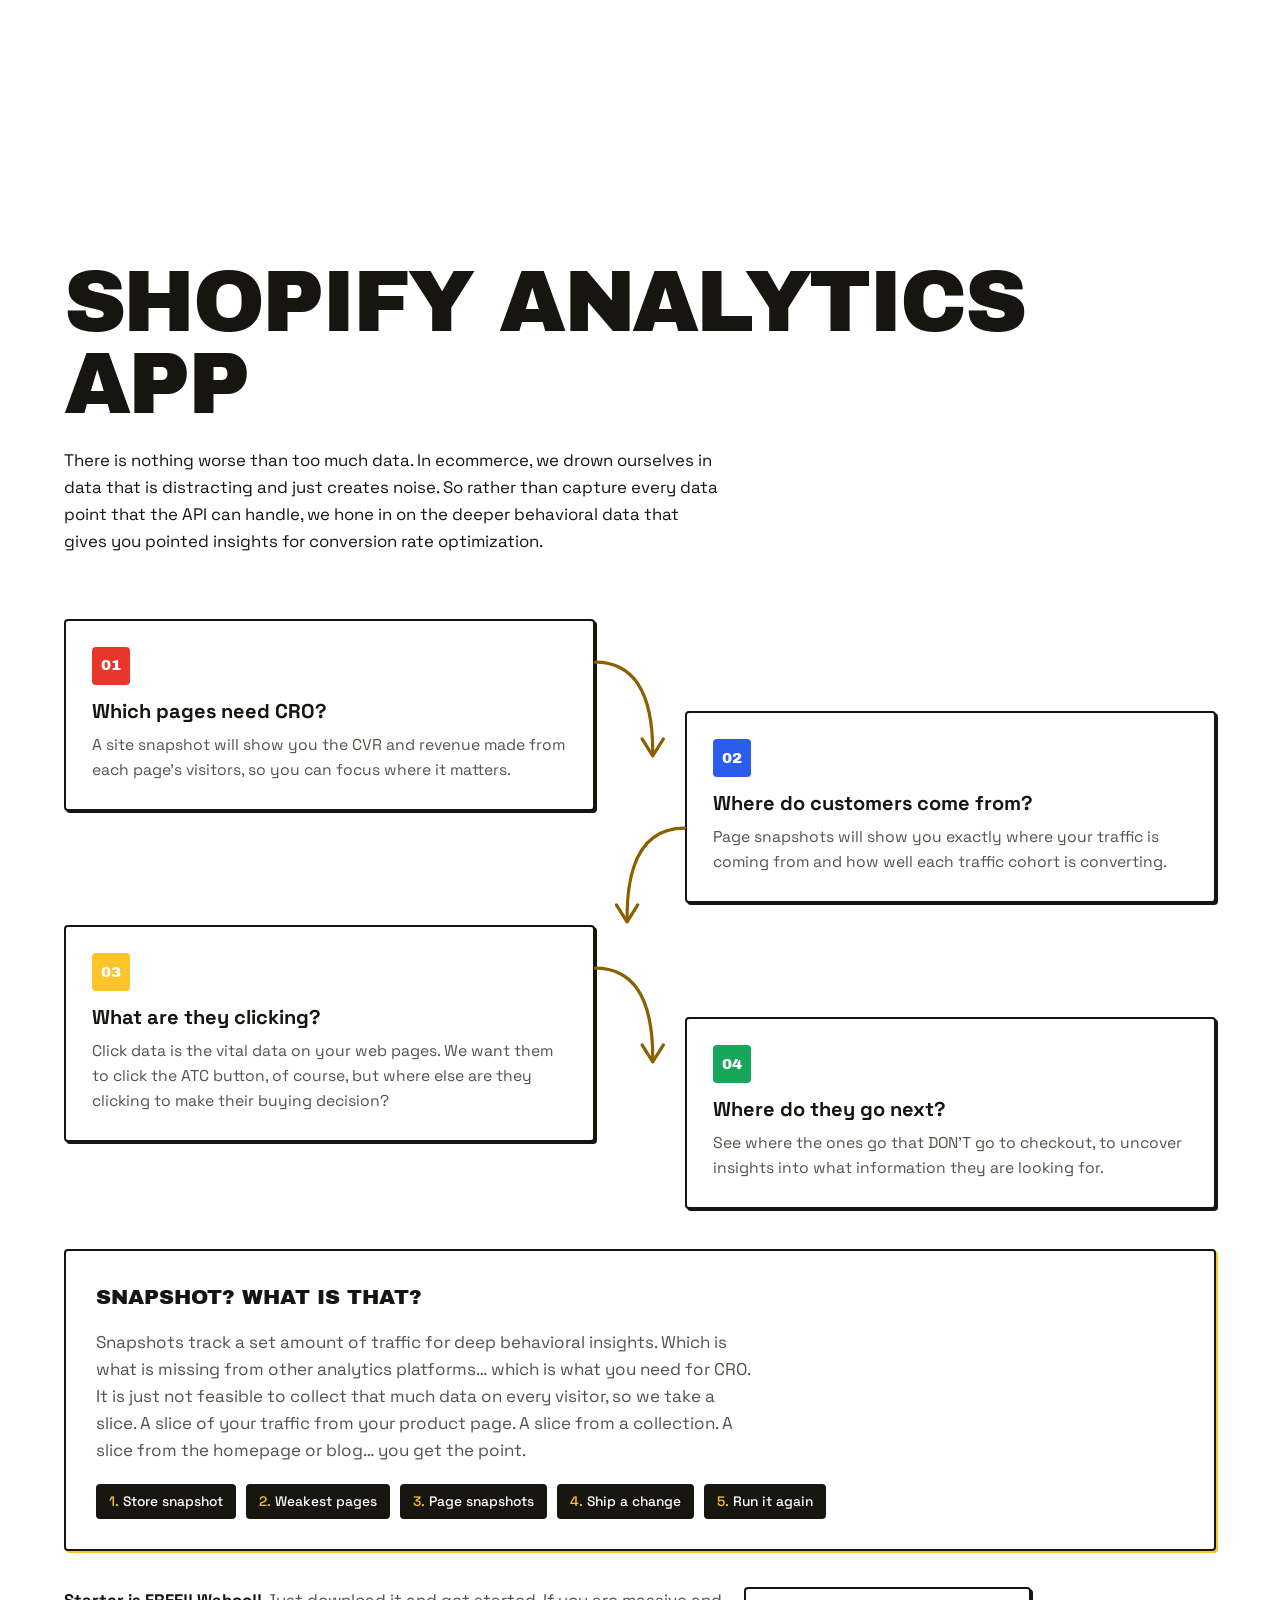
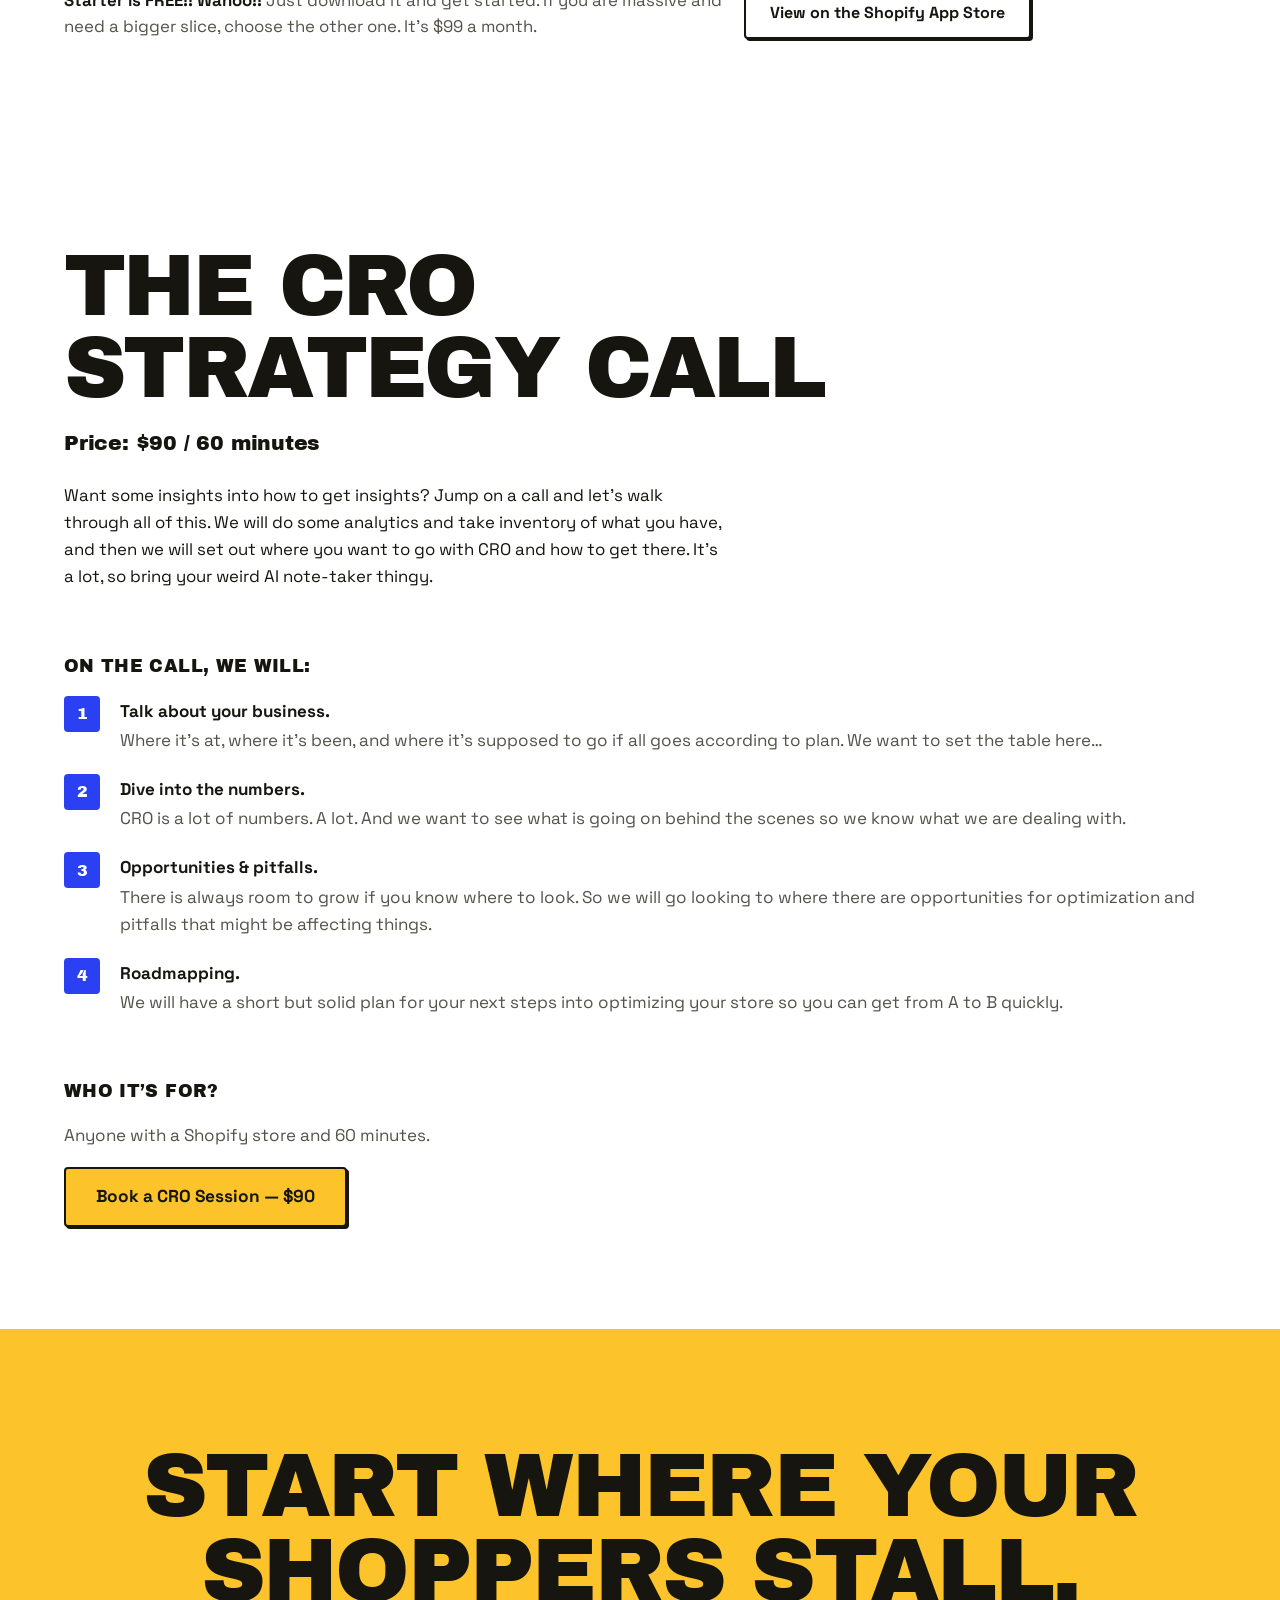
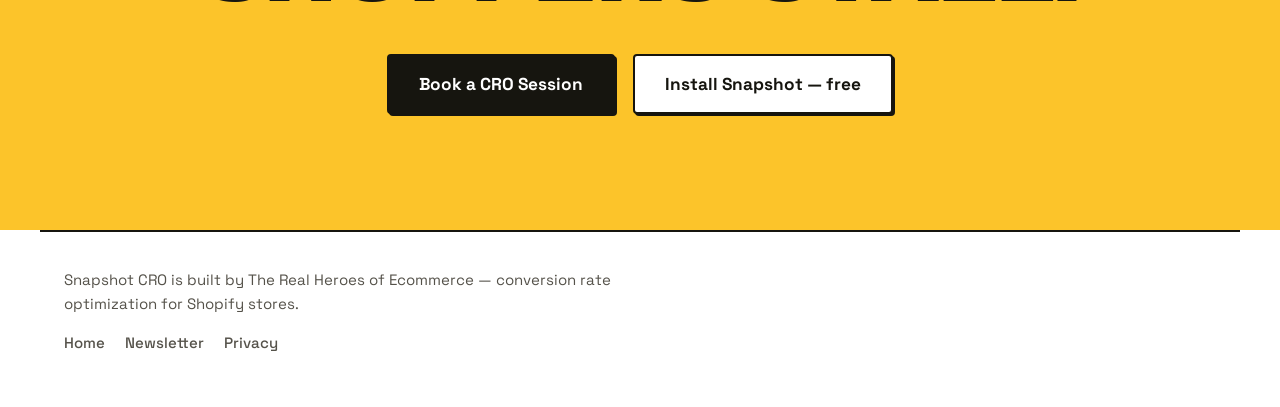
==== commit 0a19a2d3: "Put the Strategy Call's price on the page A price line under the section title, and the figure on th" ====
--- a/index.html
+++ b/index.html
@@ -284,6 +284,7 @@
     <section class="band" id="call">
       <header class="band-head">
         <h2 class="band-title">The CRO<br>Strategy Call</h2>
+        <p class="price-line">Price: $90 / 60 minutes</p>
         <p class="band-sub">
           Want some insights into how to get insights? Jump on a call and
           let&rsquo;s walk through all of this. We will do some analytics and take
@@ -329,7 +330,7 @@
                id, so the button currently does nothing. Swap it for the
                real booking URL before launch. The same dead href is on the
                header button, the hero, and the closing section. -->
-          <a class="btn btn-primary btn-lg" href="#call">Book a CRO Session</a>
+          <a class="btn btn-primary btn-lg" href="#call">Book a CRO Session &mdash; $90</a>
         </div>
       </div>
     </section>
--- a/style.css
+++ b/style.css
@@ -314,6 +314,14 @@
   text-transform: uppercase;
 }
 
+.price-line {
+  margin: 18px 0 0;
+  font-family: var(--font-display);
+  font-size: clamp(1.05rem, 1.6vw, 1.3rem);
+  font-weight: 400;
+  letter-spacing: -.01em;
+}
+
 .band-sub {
   max-width: var(--measure);
   margin: 22px 0 0;
@@ -726,6 +734,7 @@
   .pace-cta { display: block; }
   .pace-cta-text { max-width: none; margin-bottom: 22px; }
   .pace-cta .btn { display: flex; width: 100%; }
+  .offer-cta .btn { display: flex; width: 100%; }
 
   .method { padding: 22px; }
 }
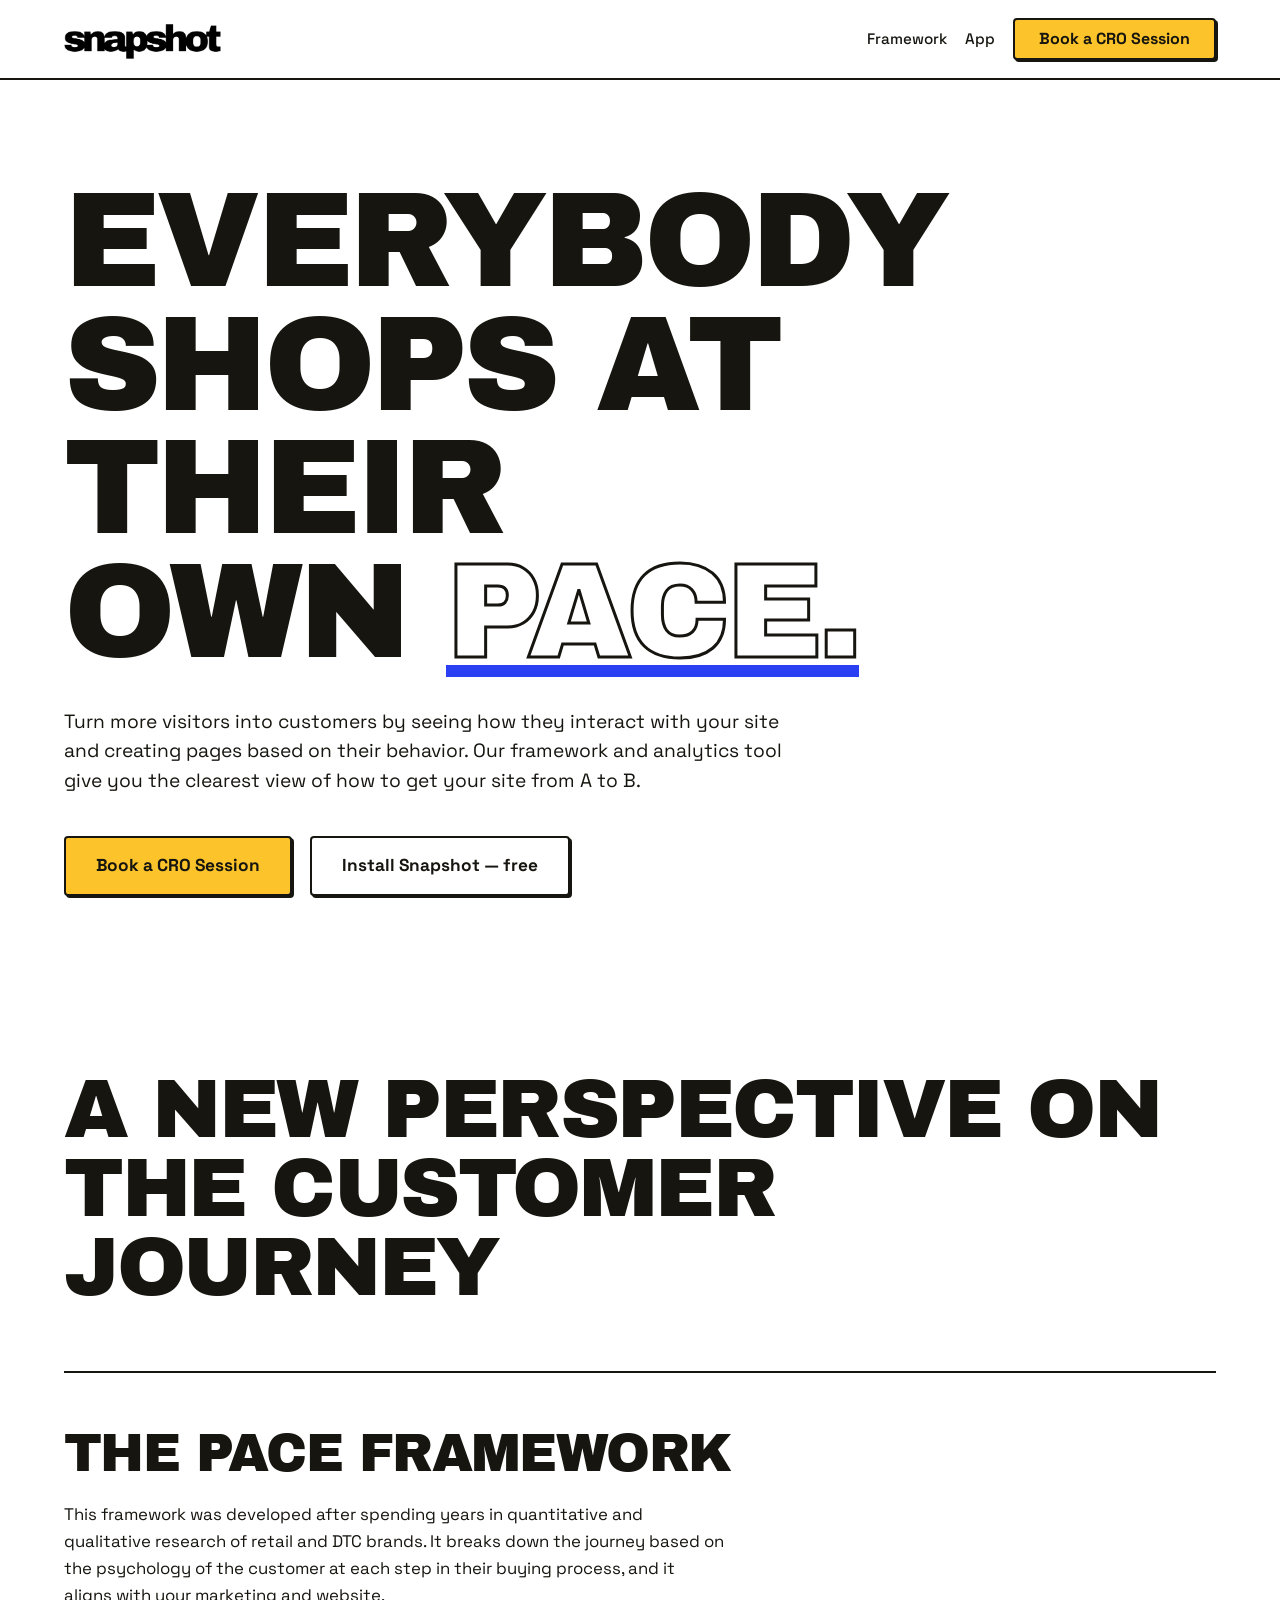
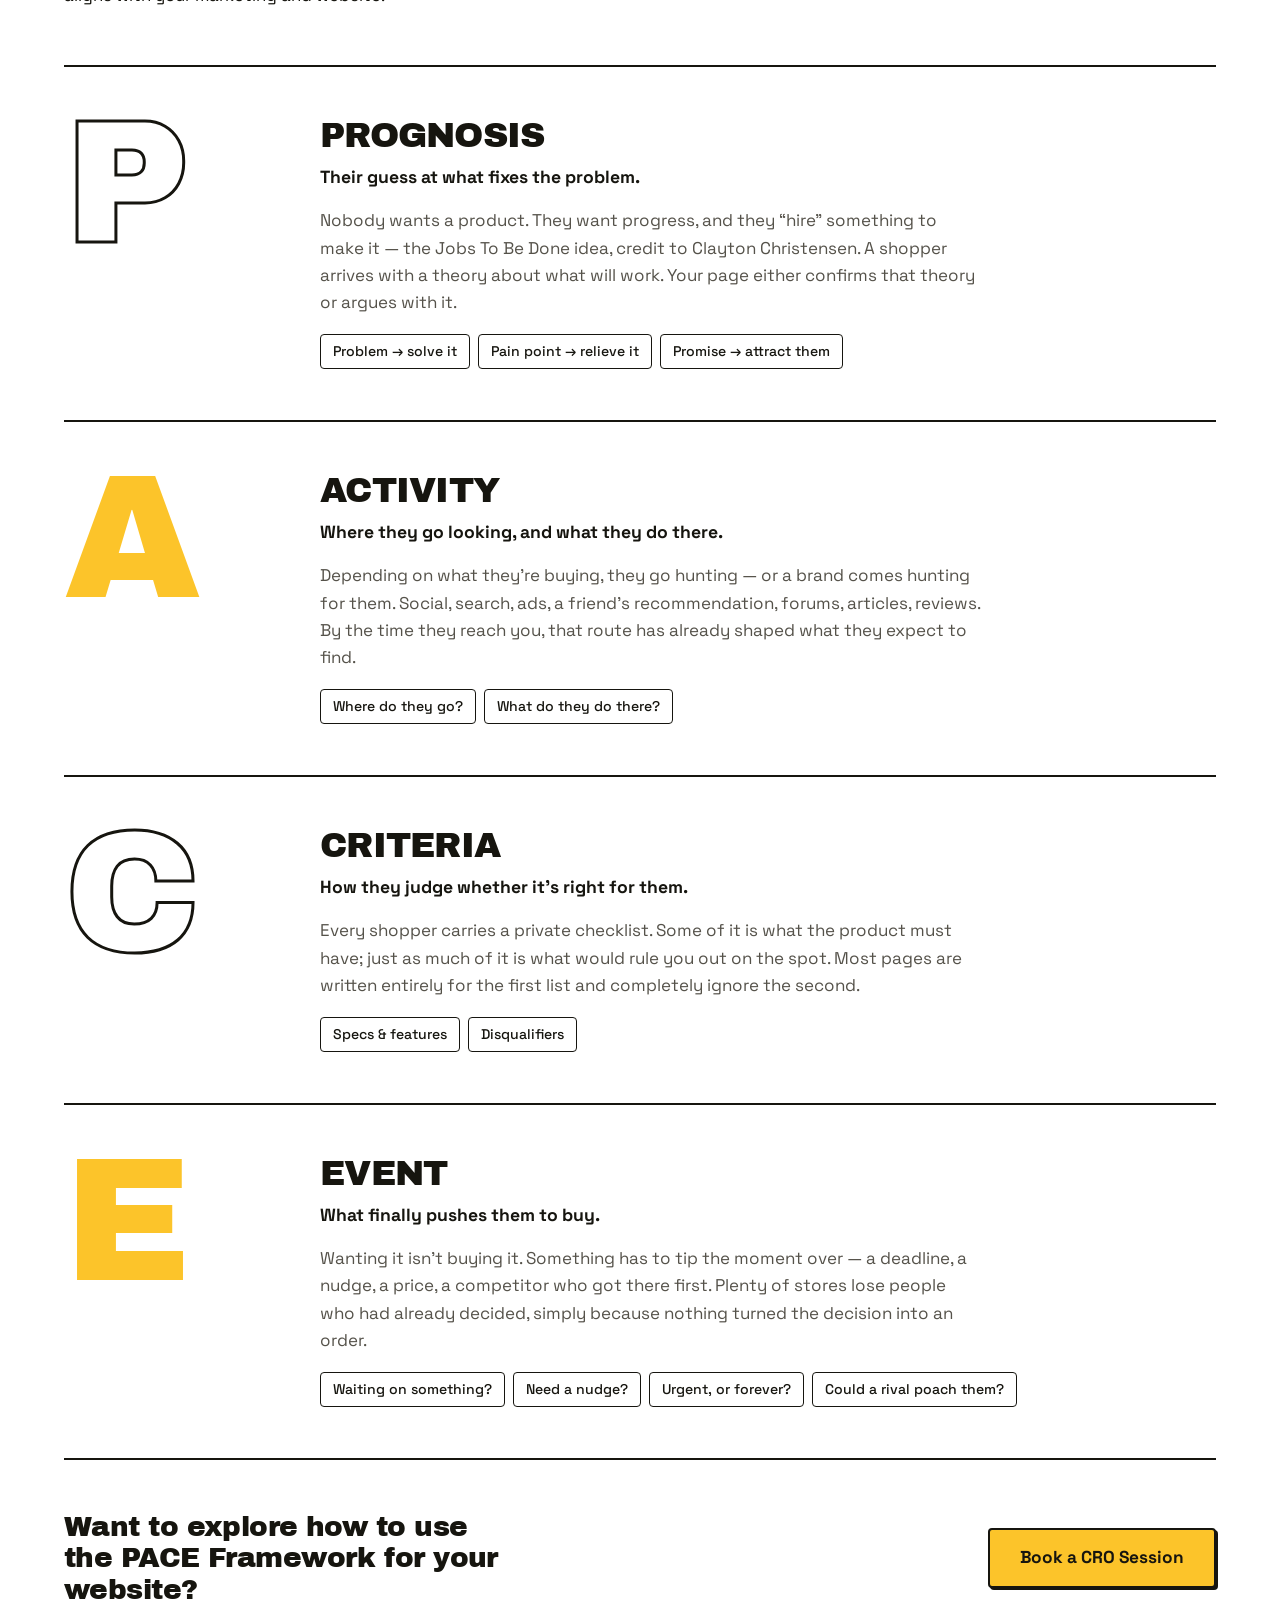
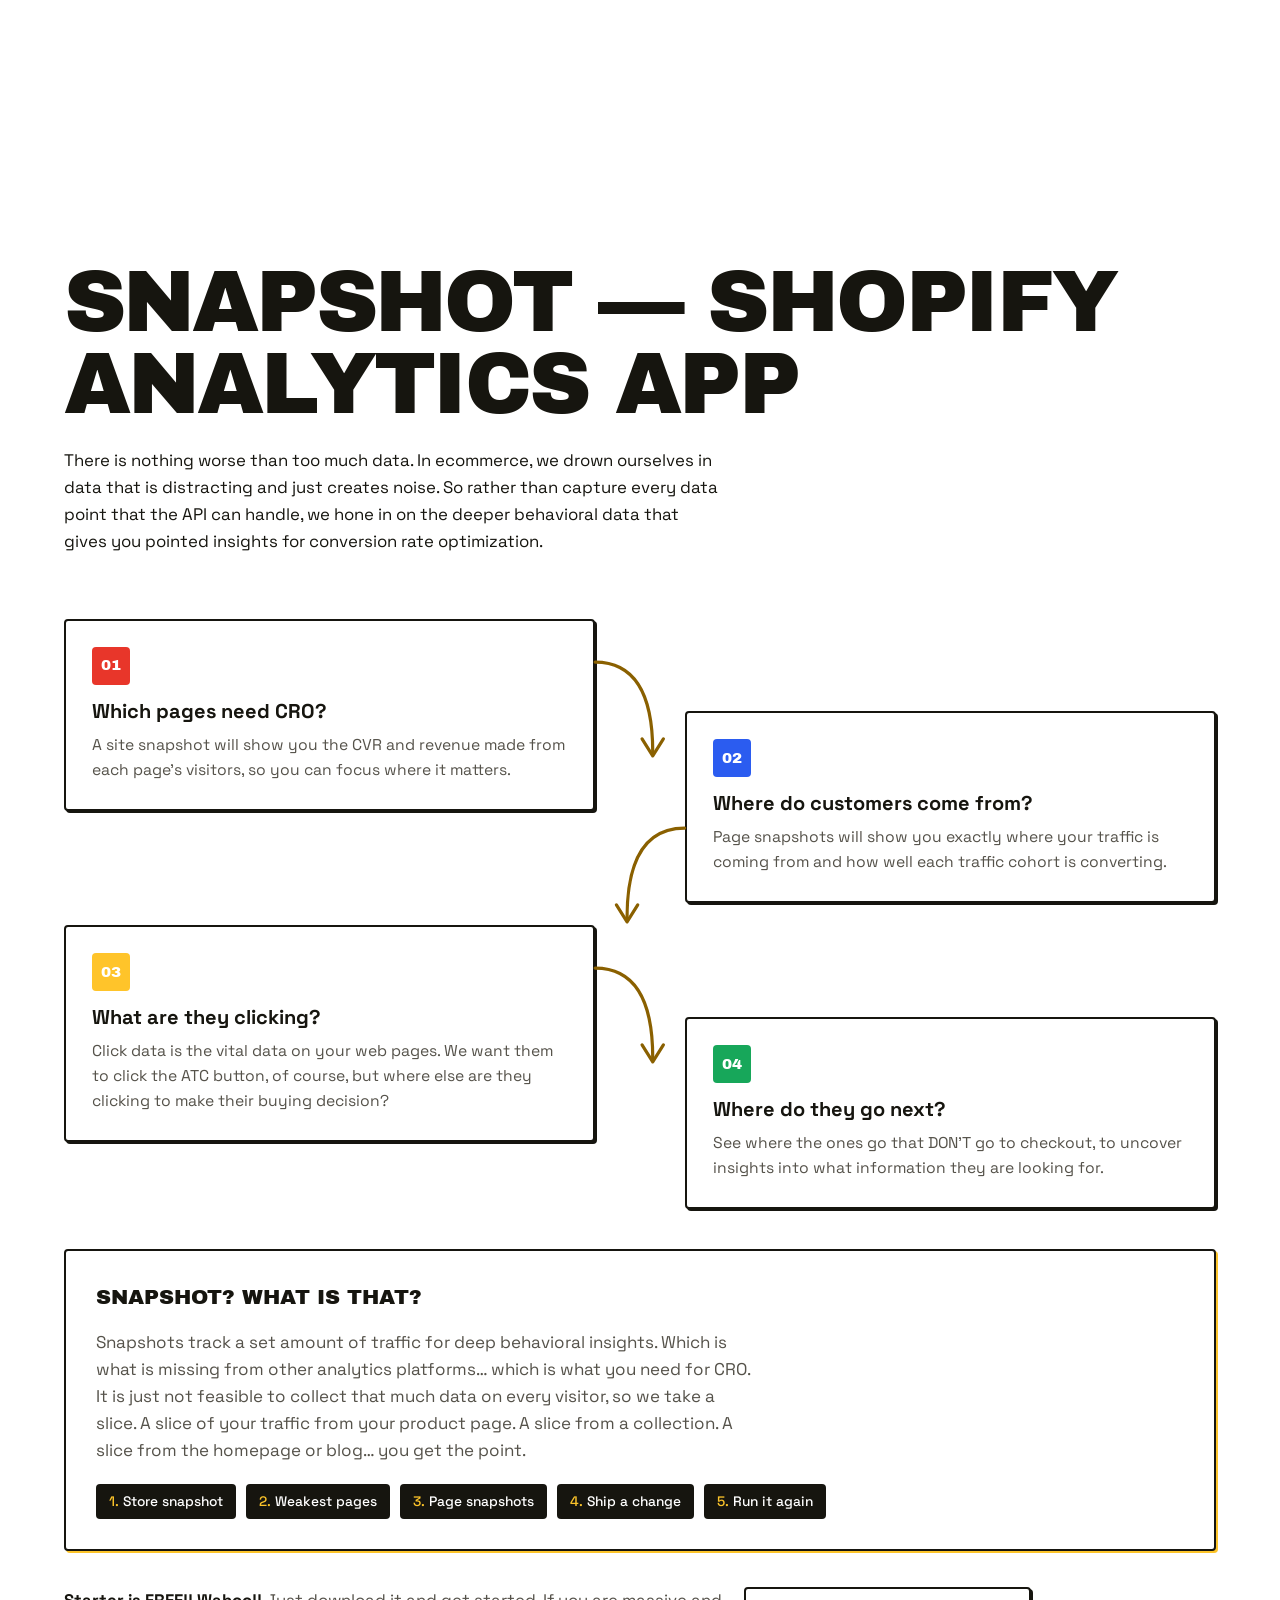
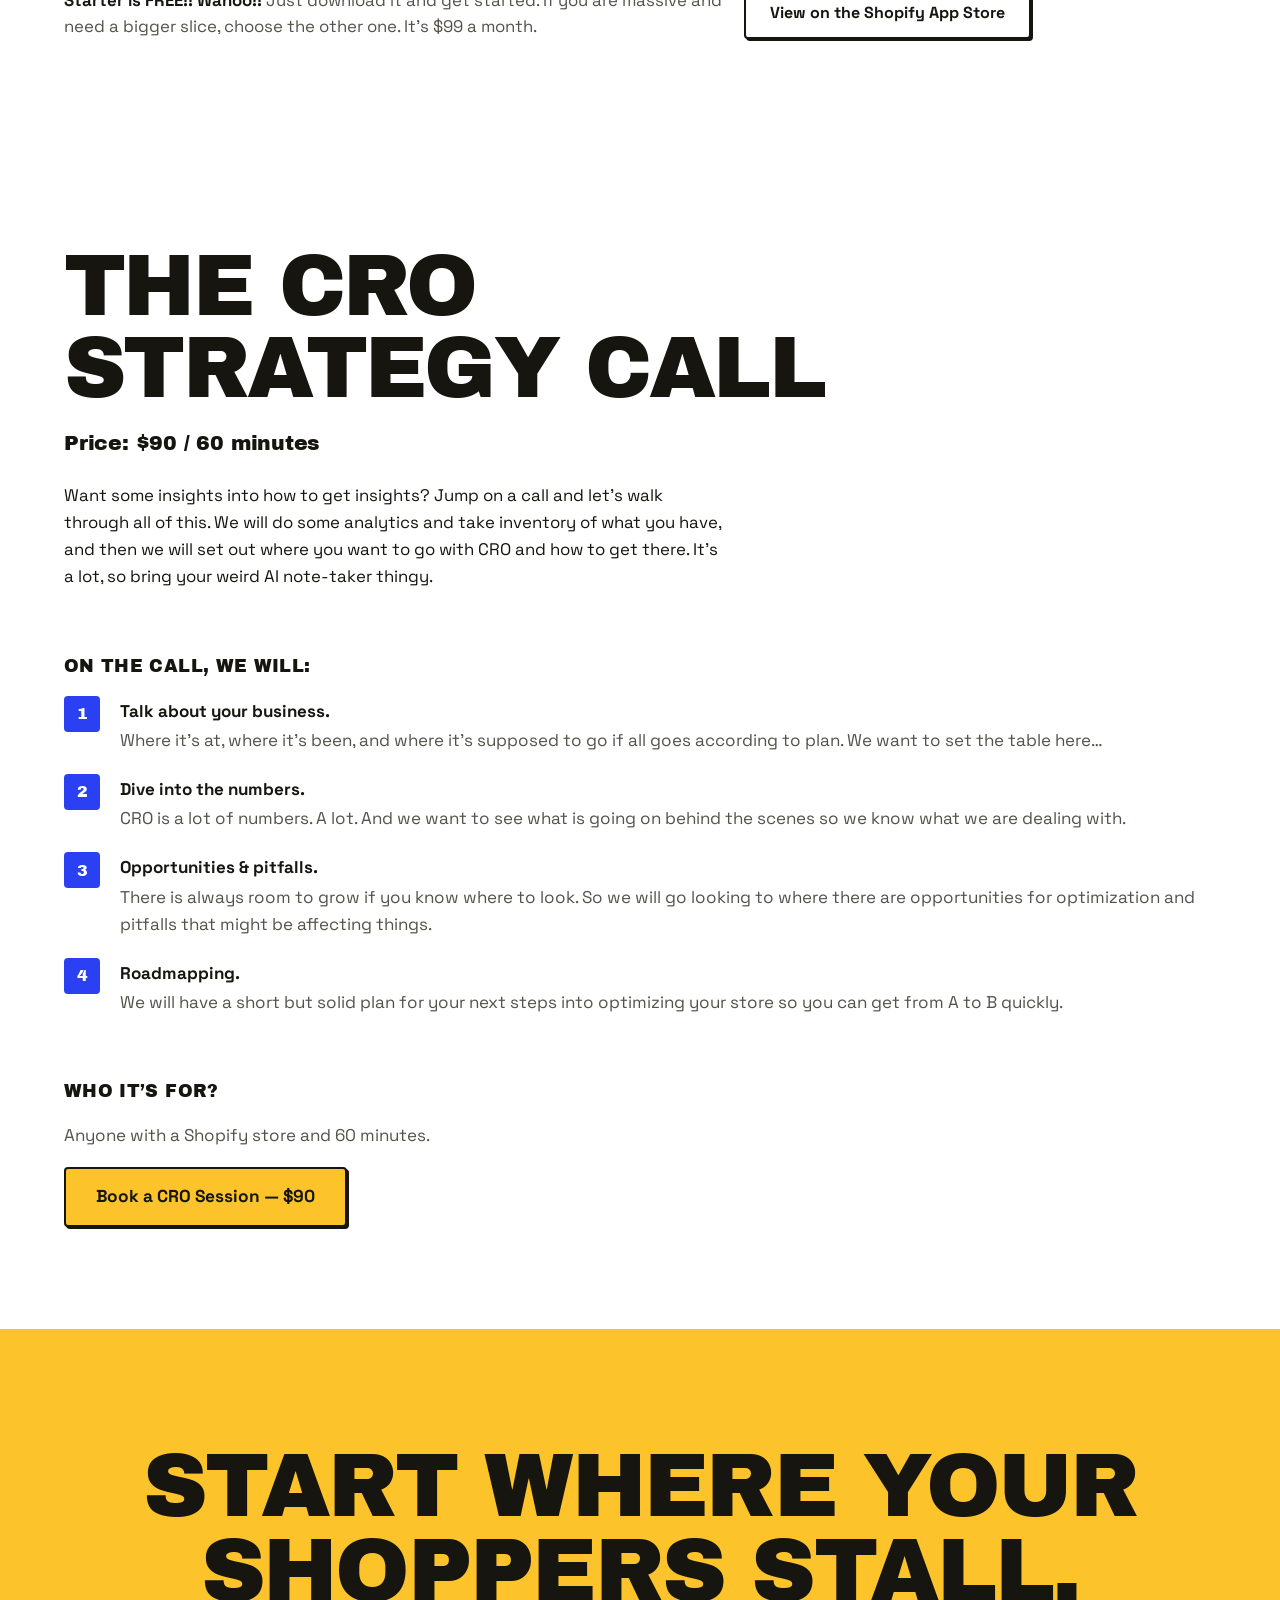
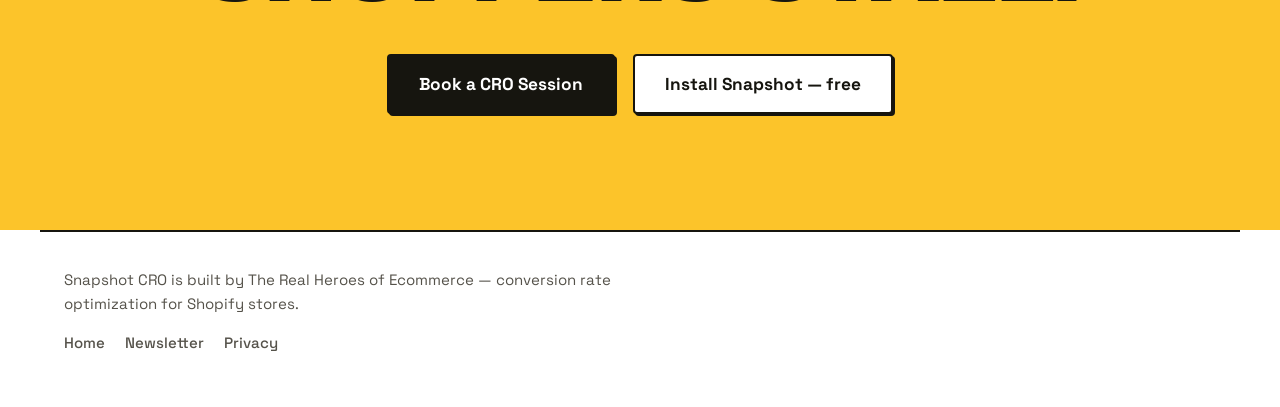
==== commit 938eb898: "Name the product in the app section title The section heading becomes "Snapshot - Shopify Analytics " ====
--- a/index.html
+++ b/index.html
@@ -172,7 +172,7 @@
     <!-- ---- the app ---- -->
     <section class="band" id="snapshot">
       <header class="band-head">
-        <h2 class="band-title">Shopify Analytics App</h2>
+        <h2 class="band-title">Snapshot &mdash; Shopify Analytics App</h2>
         <p class="band-sub">
           There is nothing worse than too much data. In ecommerce, we drown
           ourselves in data that is distracting and just creates noise. So
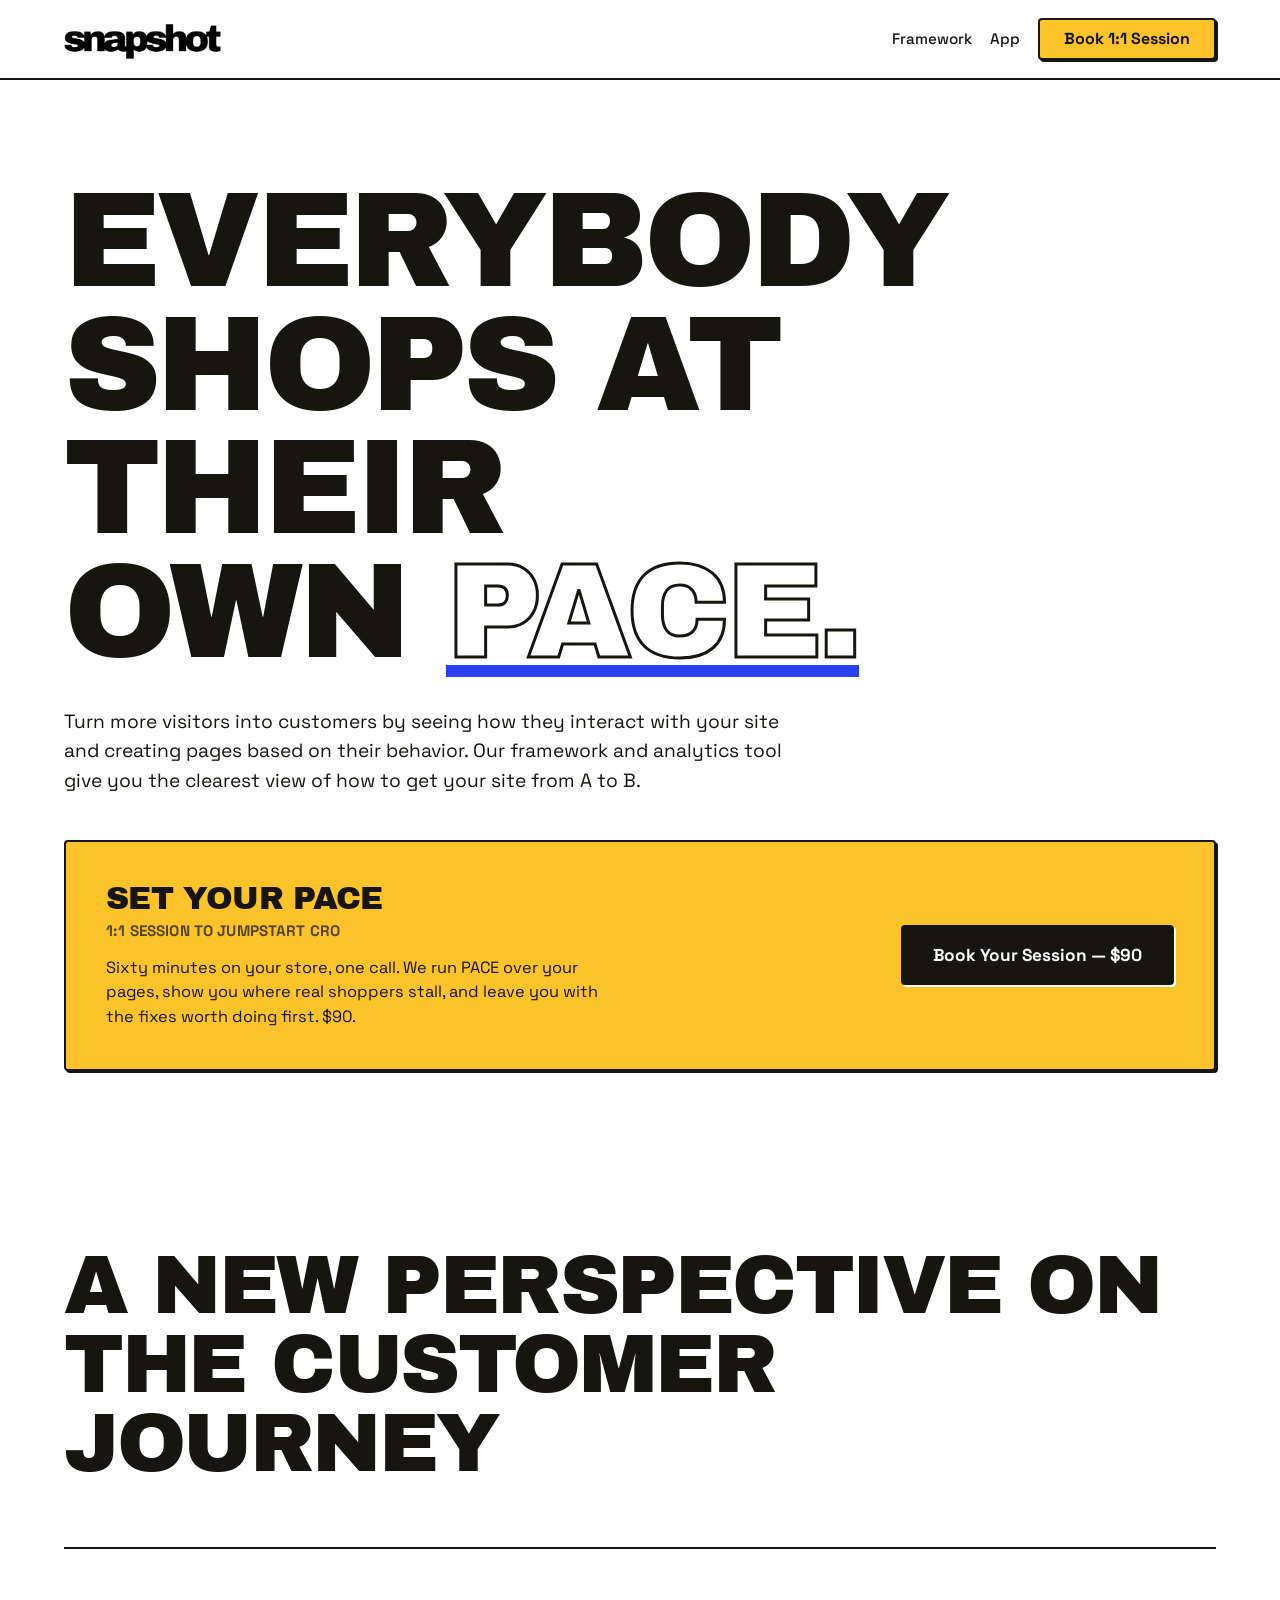
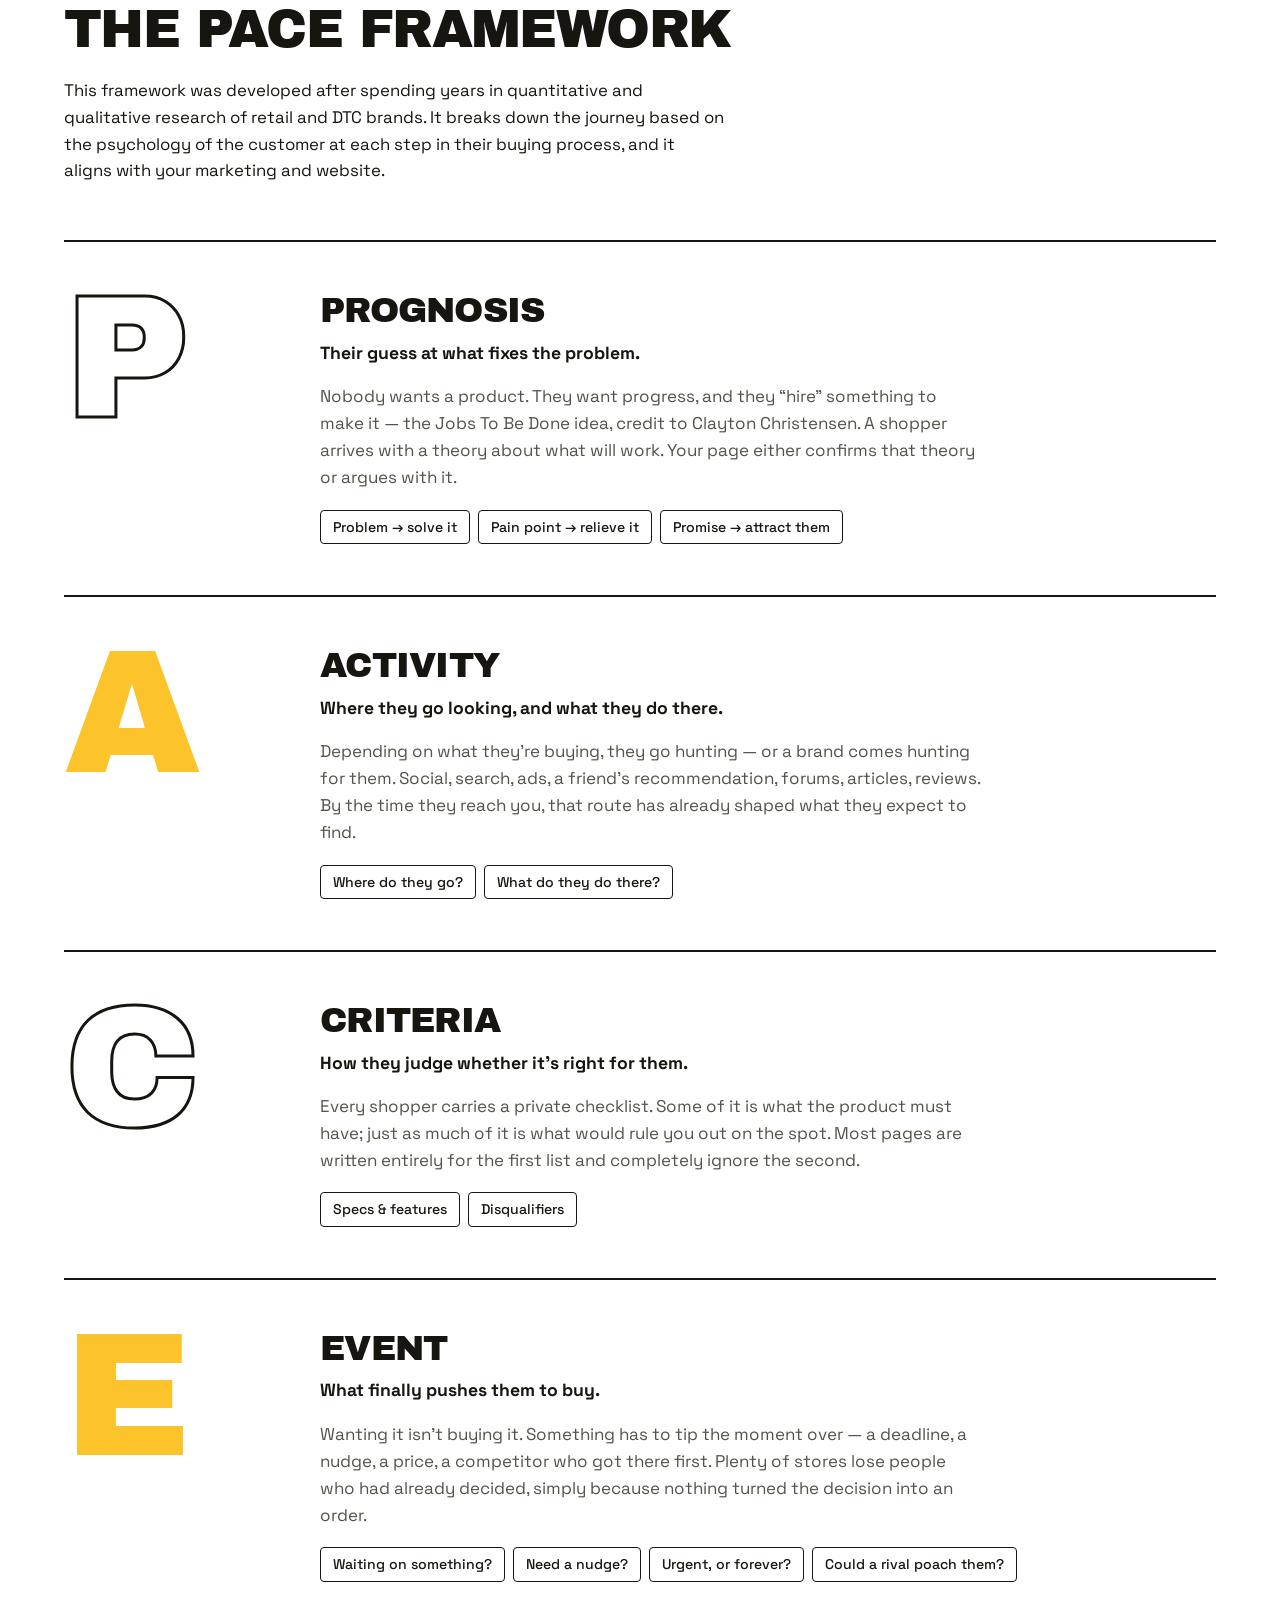
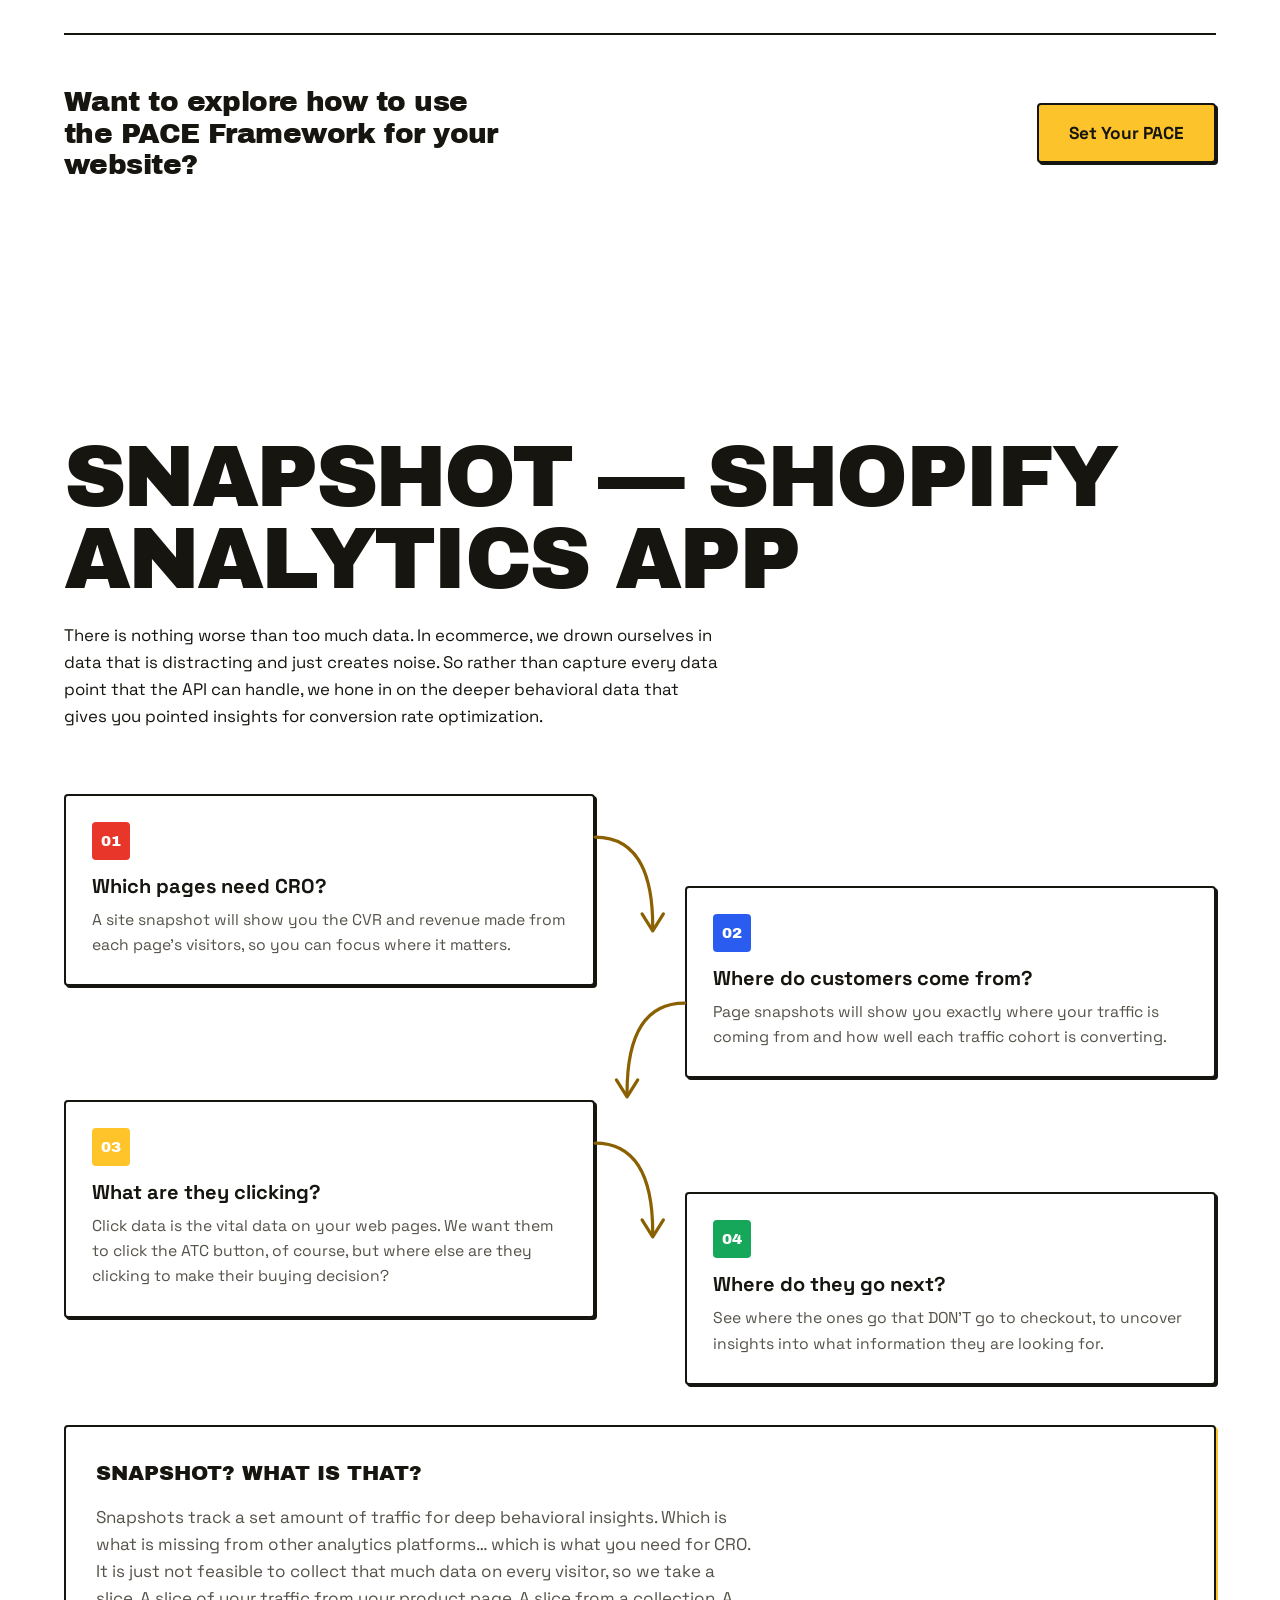
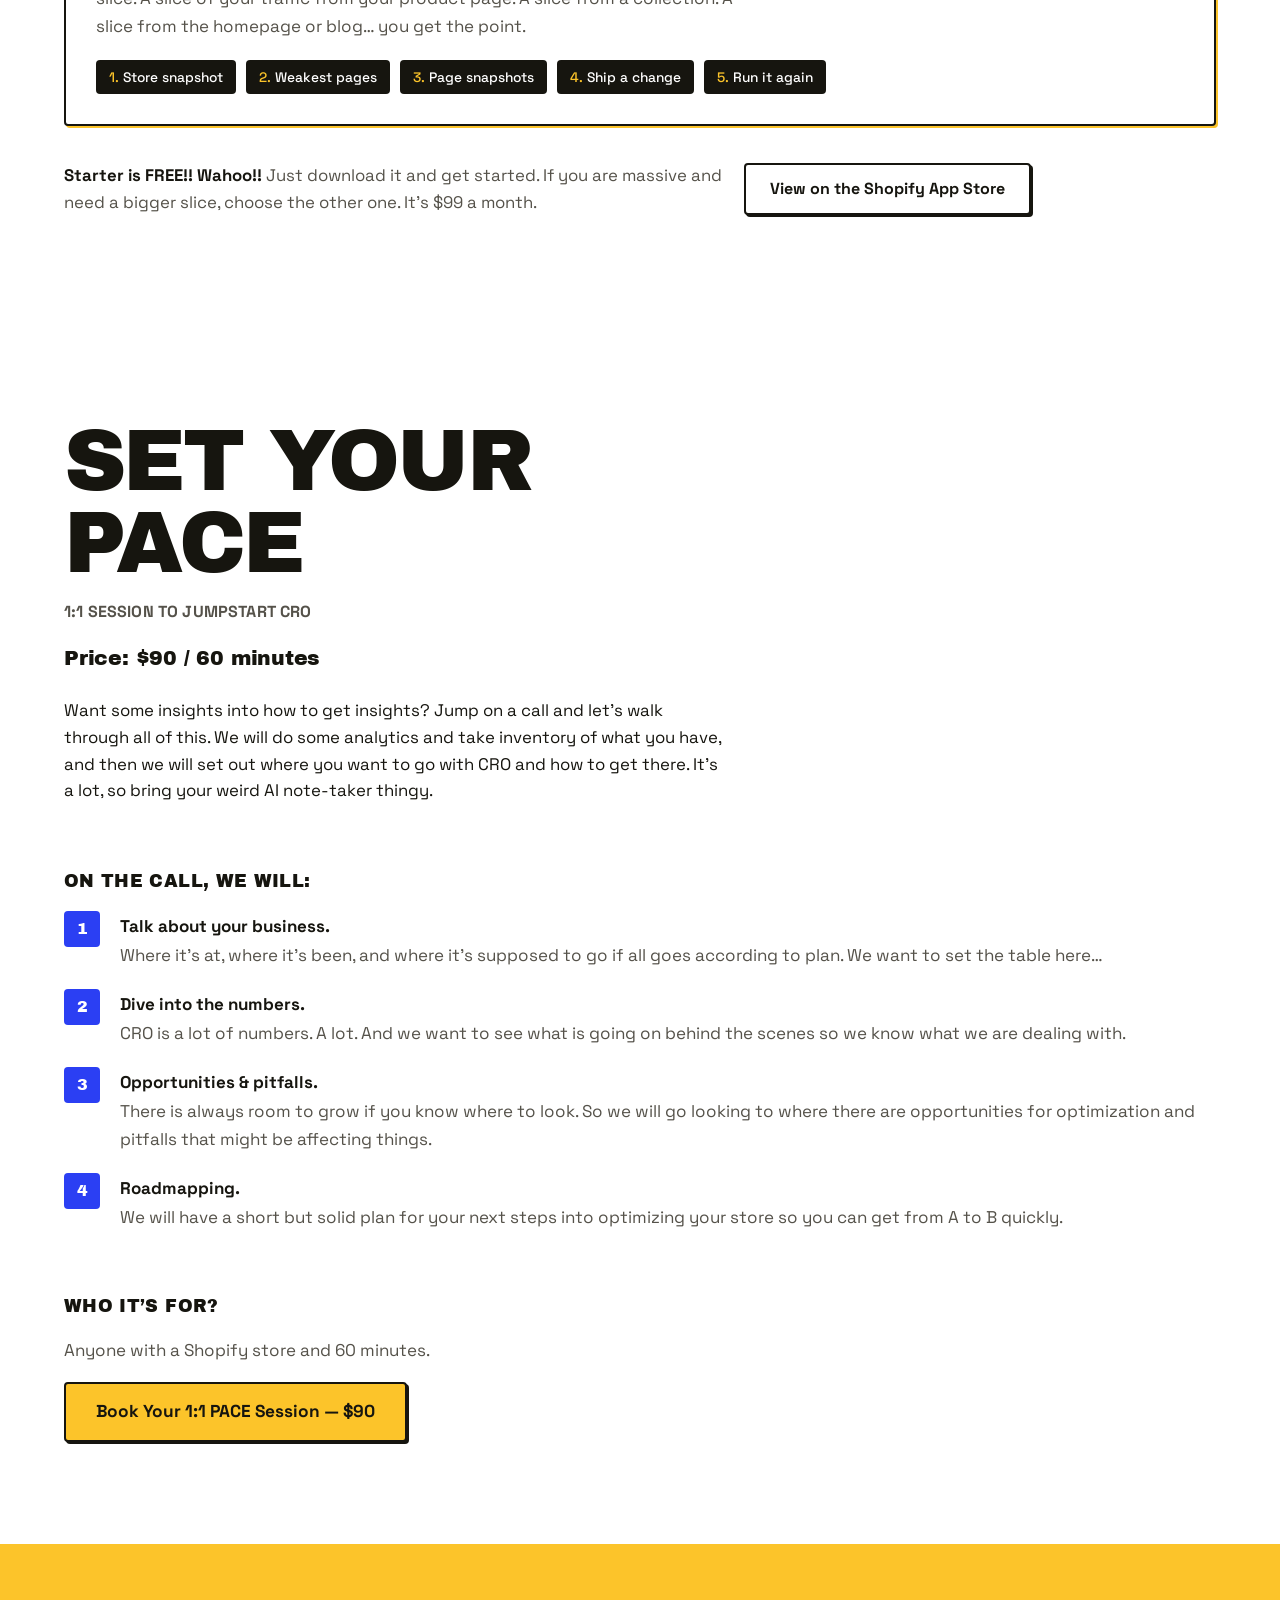
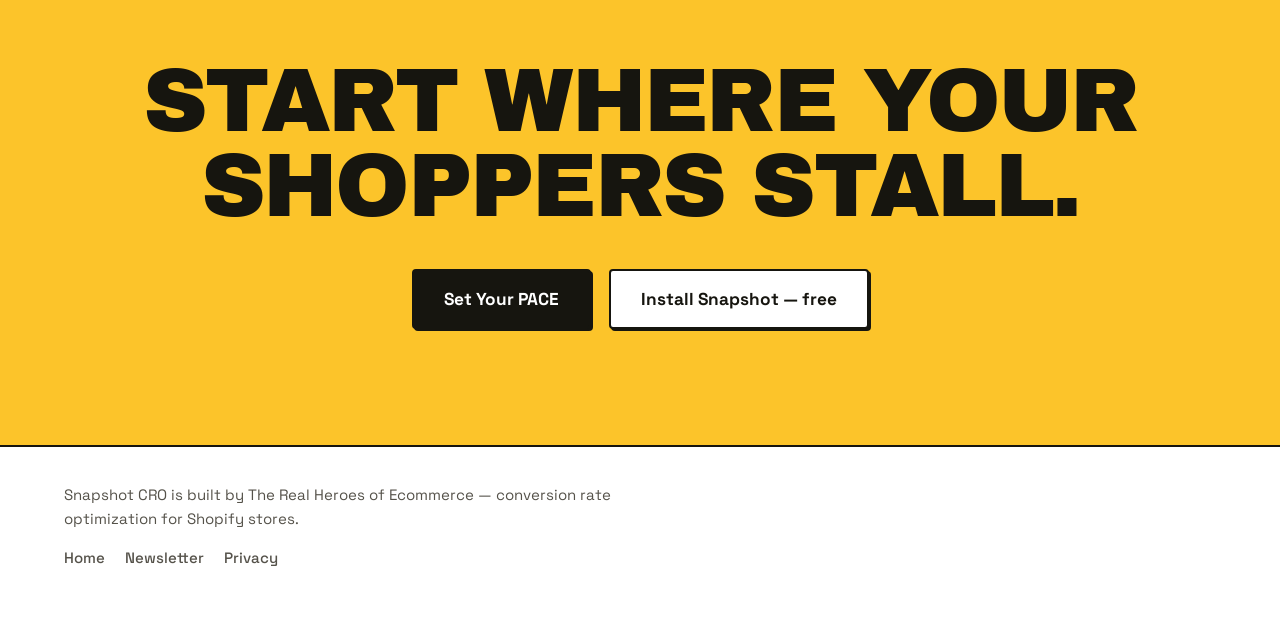
==== commit 2a69e7fb: "Name the call Set Your PACE, and lead with it in the hero The hero ended in two buttons of equal wei" ====
--- a/index.html
+++ b/index.html
@@ -4,7 +4,7 @@
 <meta charset="utf-8">
 <meta name="viewport" content="width=device-width, initial-scale=1">
 <title>Snapshot CRO — Everybody shops at their own pace</title>
-<meta name="description" content="PACE is how we find where real shoppers stall. Snapshot is how we measure it. Book a CRO Session, or install the Shopify app free.">
+<meta name="description" content="PACE is how we find where real shoppers stall. Snapshot is how we measure it. Set Your PACE on a 1:1 session, or install the Shopify app free.">
 
 <link rel="icon" href="assets/img/logo.png" type="image/png">
 <link rel="preconnect" href="https://fonts.googleapis.com">
@@ -20,8 +20,6 @@
 
      The earlier dark-stock design is kept at /v1/ for reference. It is
      not linked from anywhere and is not indexed.
-
-     Outstanding: the booking URL — search this file for TODO.
      ==================================================================== -->
 
   <header class="site-header">
@@ -33,7 +31,7 @@
       <nav class="site-nav" aria-label="Primary">
         <a class="nav-link" href="#pace">Framework</a>
         <a class="nav-link" href="#snapshot">App</a>
-        <a class="btn btn-primary" href="#call">Book a CRO Session</a>
+        <a class="btn btn-primary" href="https://cal.com/jason-shepherd-fblx2v/snapshot-cro">Book 1:1 Session</a>
       </nav>
     </div>
   </header>
@@ -55,11 +53,17 @@
         A to B.
       </p>
 
-      <div class="cta-row">
-        <a class="btn btn-primary btn-lg" href="#call">Book a CRO Session</a>
-        <a class="btn btn-ghost btn-lg" href="https://apps.shopify.com/snapshot-cro">
-          Install Snapshot &mdash; free
-        </a>
+      <div class="hero-offer">
+        <div class="hero-offer-text">
+          <h2 class="hero-offer-title">Set Your PACE</h2>
+          <p class="hero-offer-kicker">1:1 session to jumpstart CRO</p>
+          <p class="hero-offer-p">
+            Sixty minutes on your store, one call. We run PACE over your pages,
+            show you where real shoppers stall, and leave you with the fixes
+            worth doing first. $90.
+          </p>
+        </div>
+        <a class="btn btn-ink btn-lg" href="https://cal.com/jason-shepherd-fblx2v/snapshot-cro">Book Your Session &mdash; $90</a>
       </div>
     </section>
 
@@ -164,8 +168,7 @@
         <p class="pace-cta-text">
           Want to explore how to use the PACE Framework for your website?
         </p>
-        <!-- TODO: real booking URL -->
-        <a class="btn btn-primary btn-lg" href="#call">Book a CRO Session</a>
+        <a class="btn btn-primary btn-lg" href="https://cal.com/jason-shepherd-fblx2v/snapshot-cro">Set Your PACE</a>
       </div>
     </section>
 
@@ -283,7 +286,8 @@
     <!-- ---- the offer ---- -->
     <section class="band" id="call">
       <header class="band-head">
-        <h2 class="band-title">The CRO<br>Strategy Call</h2>
+        <h2 class="band-title">Set Your <br>PACE</h2>
+        <p class="band-kicker">1:1 session to jumpstart CRO</p>
         <p class="price-line">Price: $90 / 60 minutes</p>
         <p class="band-sub">
           Want some insights into how to get insights? Jump on a call and
@@ -326,11 +330,7 @@
         </p>
 
         <div class="offer-cta">
-          <!-- TODO: href is a placeholder. It points at this section's own
-               id, so the button currently does nothing. Swap it for the
-               real booking URL before launch. The same dead href is on the
-               header button, the hero, and the closing section. -->
-          <a class="btn btn-primary btn-lg" href="#call">Book a CRO Session &mdash; $90</a>
+          <a class="btn btn-primary btn-lg" href="https://cal.com/jason-shepherd-fblx2v/snapshot-cro">Book Your 1:1 PACE Session &mdash; $90</a>
         </div>
       </div>
     </section>
@@ -339,7 +339,7 @@
     <section class="closing">
       <h2 class="closing-title">Start where your<br>shoppers stall.</h2>
       <div class="cta-row">
-        <a class="btn btn-primary btn-lg" href="#call">Book a CRO Session</a>
+        <a class="btn btn-primary btn-lg" href="https://cal.com/jason-shepherd-fblx2v/snapshot-cro">Set Your PACE</a>
         <a class="btn btn-ghost btn-lg" href="https://apps.shopify.com/snapshot-cro">
           Install Snapshot &mdash; free
         </a>
@@ -349,15 +349,17 @@
   </main>
 
   <footer class="site-footer">
-    <p>
-      Snapshot CRO is built by The Real Heroes of Ecommerce &mdash; conversion
-      rate optimization for Shopify stores.
-    </p>
-    <p class="footer-links">
-      <a href="https://therealheroesofecommerce.com/">Home</a>
-      <a href="https://therealheroesofecommerce.com/newsletter.html">Newsletter</a>
-      <a href="https://therealheroesofecommerce.com/snapshot-privacy-policy.html">Privacy</a>
-    </p>
+    <div class="footer-inner">
+      <p>
+        Snapshot CRO is built by The Real Heroes of Ecommerce &mdash; conversion
+        rate optimization for Shopify stores.
+      </p>
+      <p class="footer-links">
+        <a href="https://therealheroesofecommerce.com/">Home</a>
+        <a href="https://therealheroesofecommerce.com/newsletter.html">Newsletter</a>
+        <a href="https://therealheroesofecommerce.com/snapshot-privacy-policy.html">Privacy</a>
+      </p>
+    </div>
   </footer>
 
 </body>
--- a/style.css
+++ b/style.css
@@ -85,7 +85,7 @@
 .hero,
 .band,
 .closing,
-.site-footer,
+.footer-inner,
 .header-inner {
   width: 100%;
   max-width: var(--maxw);
@@ -190,6 +190,17 @@
   color: var(--ink);
 }
 
+.btn-ink {
+  background: var(--ink);
+  border-color: var(--ink);
+  color: var(--paper);
+  box-shadow: 2px 2px 0 var(--paper);
+}
+
+.btn-ink:hover,
+.btn-ink:focus-visible { box-shadow: 1px 1px 0 var(--paper); }
+.btn-ink:active { box-shadow: 0 0 0 var(--paper); }
+
 .btn-lg { height: 60px; padding: 0 30px; font-size: 1.08rem; }
 .btn-block { display: flex; width: 100%; }
 
@@ -199,6 +210,58 @@
   gap: 18px;
   margin-top: 40px;
 }
+
+/* ---- hero offer box ----
+   The hero used to end in two buttons of equal weight. This is the one
+   thing on sale, stated once, the full width of every other section. The
+   button goes ink-on-amber: a filled hot button would vanish into the box. */
+
+.hero-offer {
+  display: flex;
+  flex-wrap: wrap;
+  align-items: center;
+  justify-content: space-between;
+  gap: clamp(20px, 3vw, 40px);
+  margin-top: 44px;
+  padding: clamp(26px, 3.4vw, 40px);
+  background: var(--hot);
+  border: 2px solid var(--ink);
+  border-radius: var(--radius);
+  box-shadow: var(--shadow);
+}
+
+.hero-offer-text { max-width: 46ch; }
+
+.hero-offer-title {
+  margin: 0 0 4px;
+  font-family: var(--font-display);
+  font-size: clamp(1.4rem, 2.6vw, 2rem);
+  font-weight: 400;
+  line-height: 1.05;
+  letter-spacing: -.02em;
+  text-transform: uppercase;
+}
+
+/* The name is the headline; this line says what you actually get,
+   so the paragraph underneath doesn't have to open by explaining it. */
+.hero-offer-kicker {
+  margin: 0 0 12px;
+  font-weight: 700;
+  font-size: .95rem;
+  letter-spacing: .01em;
+  text-transform: uppercase;
+  color: var(--ink);
+  opacity: .72;
+}
+
+.hero-offer-p {
+  margin: 0;
+  font-size: 1.02rem;
+  line-height: 1.5;
+  color: var(--ink);
+}
+
+.hero-offer .btn { flex: 0 0 auto; }
 
 /* ---- hero ---- */
 
@@ -312,6 +375,15 @@
   line-height: .95;
   letter-spacing: -.03em;
   text-transform: uppercase;
+}
+
+.band-kicker {
+  margin: 14px 0 0;
+  font-weight: 700;
+  font-size: 1rem;
+  letter-spacing: .01em;
+  text-transform: uppercase;
+  color: var(--ink-soft);
 }
 
 .price-line {
@@ -685,11 +757,15 @@
 
 /* ---- footer ---- */
 
+/* Full bleed, so the rule that closes the page runs the whole width of
+   the screen the way the header's does. The measure moves to
+   .footer-inner; the footer itself only carries the line. */
 .site-footer {
-  padding-block: 36px 52px;
   border-top: 2px solid var(--ink);
   font-size: .94rem;
 }
+
+.footer-inner { padding-block: 36px 52px; }
 
 .site-footer p { max-width: var(--measure); color: var(--ink-soft); }
 
@@ -731,10 +807,28 @@
 
   /* Side by side there is no room for both, so the button drops
      under the question and takes the full measure. */
+  .hero-offer { display: block; }
+  .hero-offer-text { max-width: none; margin-bottom: 22px; }
+  .hero-offer .btn { display: flex; width: 100%; }
+
   .pace-cta { display: block; }
   .pace-cta-text { max-width: none; margin-bottom: 22px; }
   .pace-cta .btn { display: flex; width: 100%; }
-  .offer-cta .btn { display: flex; width: 100%; }
+  /* The longest label on the page. At 375 it misses one line by a
+     few pixels at btn-lg's size, so it steps down to the base size
+     and gives back some side padding, which carries it. Wrapping is
+     still allowed underneath: below ~340 the line genuinely can't
+     fit, and .btn is nowrap, so it would spill past its own border. */
+  .offer-cta .btn {
+    display: flex;
+    width: 100%;
+    height: auto;
+    min-height: var(--control-height);
+    padding: 15px 16px;
+    font-size: 1rem;
+    white-space: normal;
+    line-height: 1.25;
+  }
 
   .method { padding: 22px; }
 }
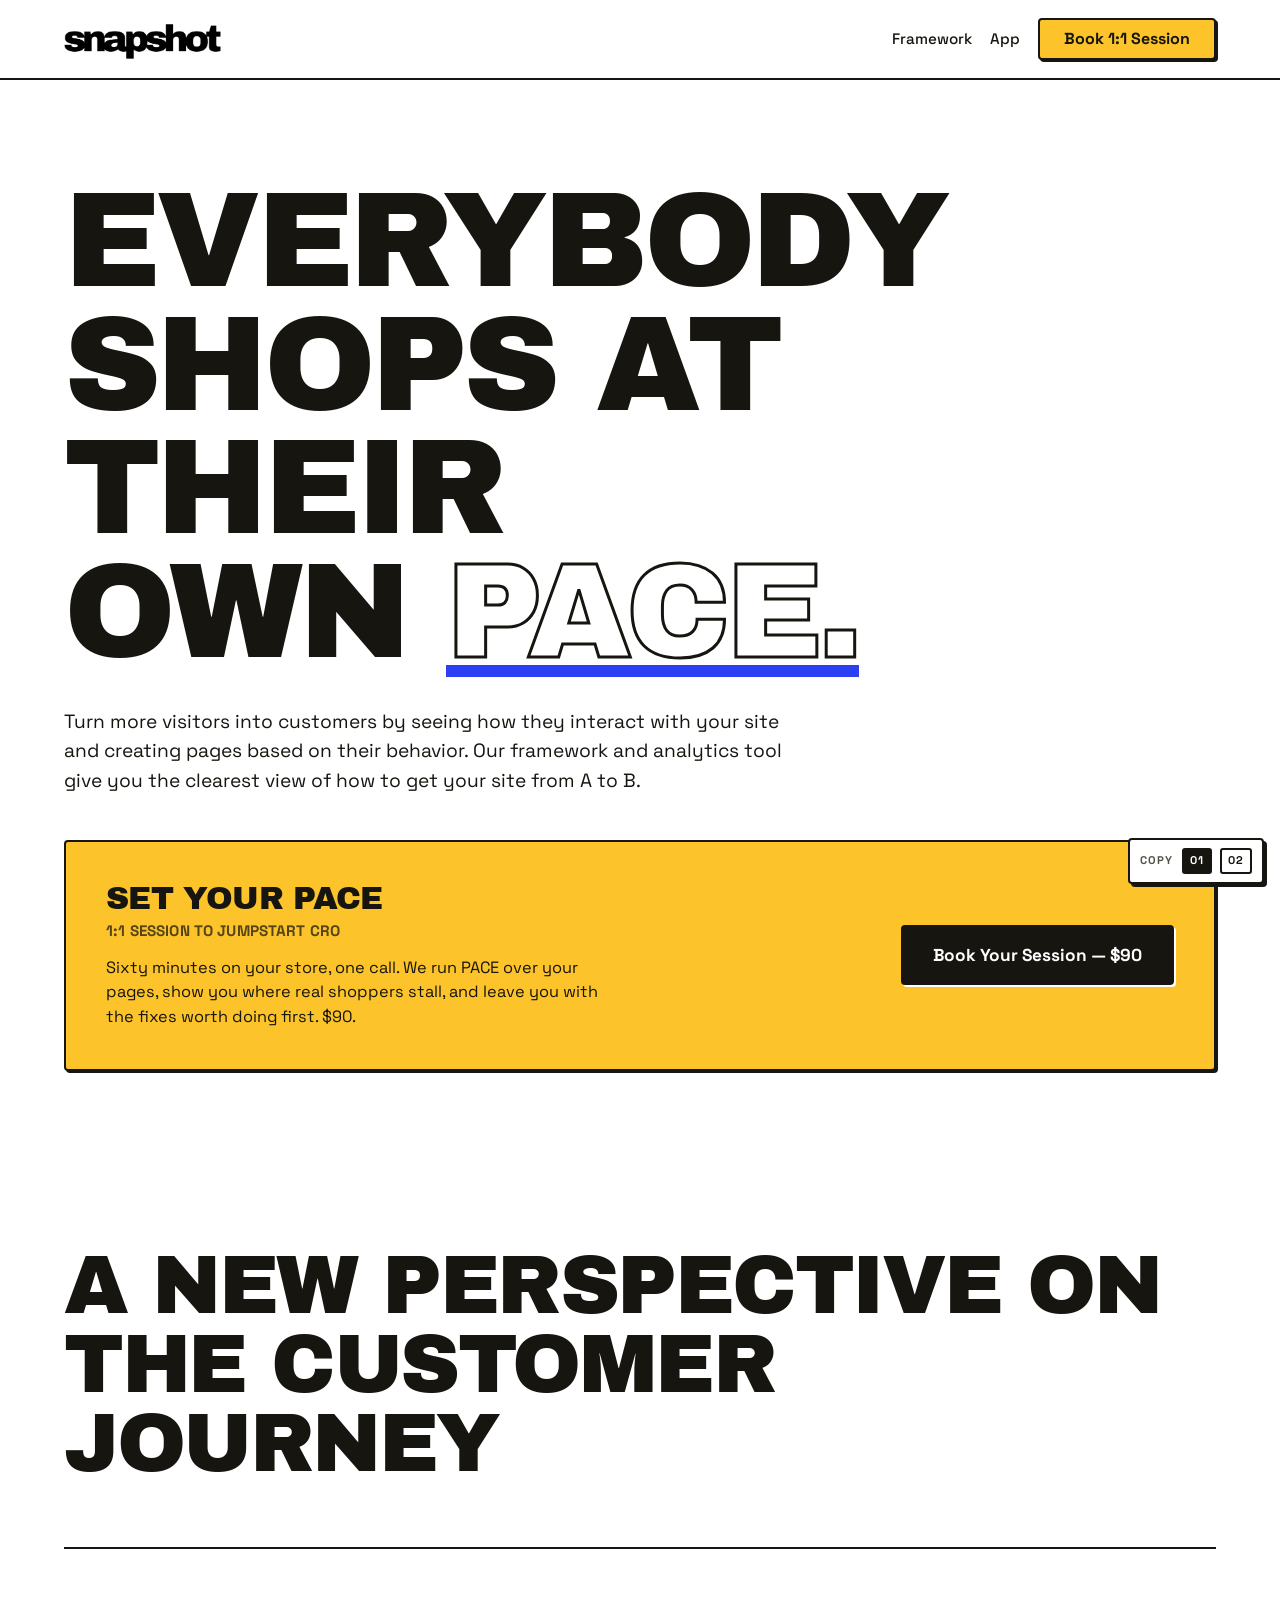
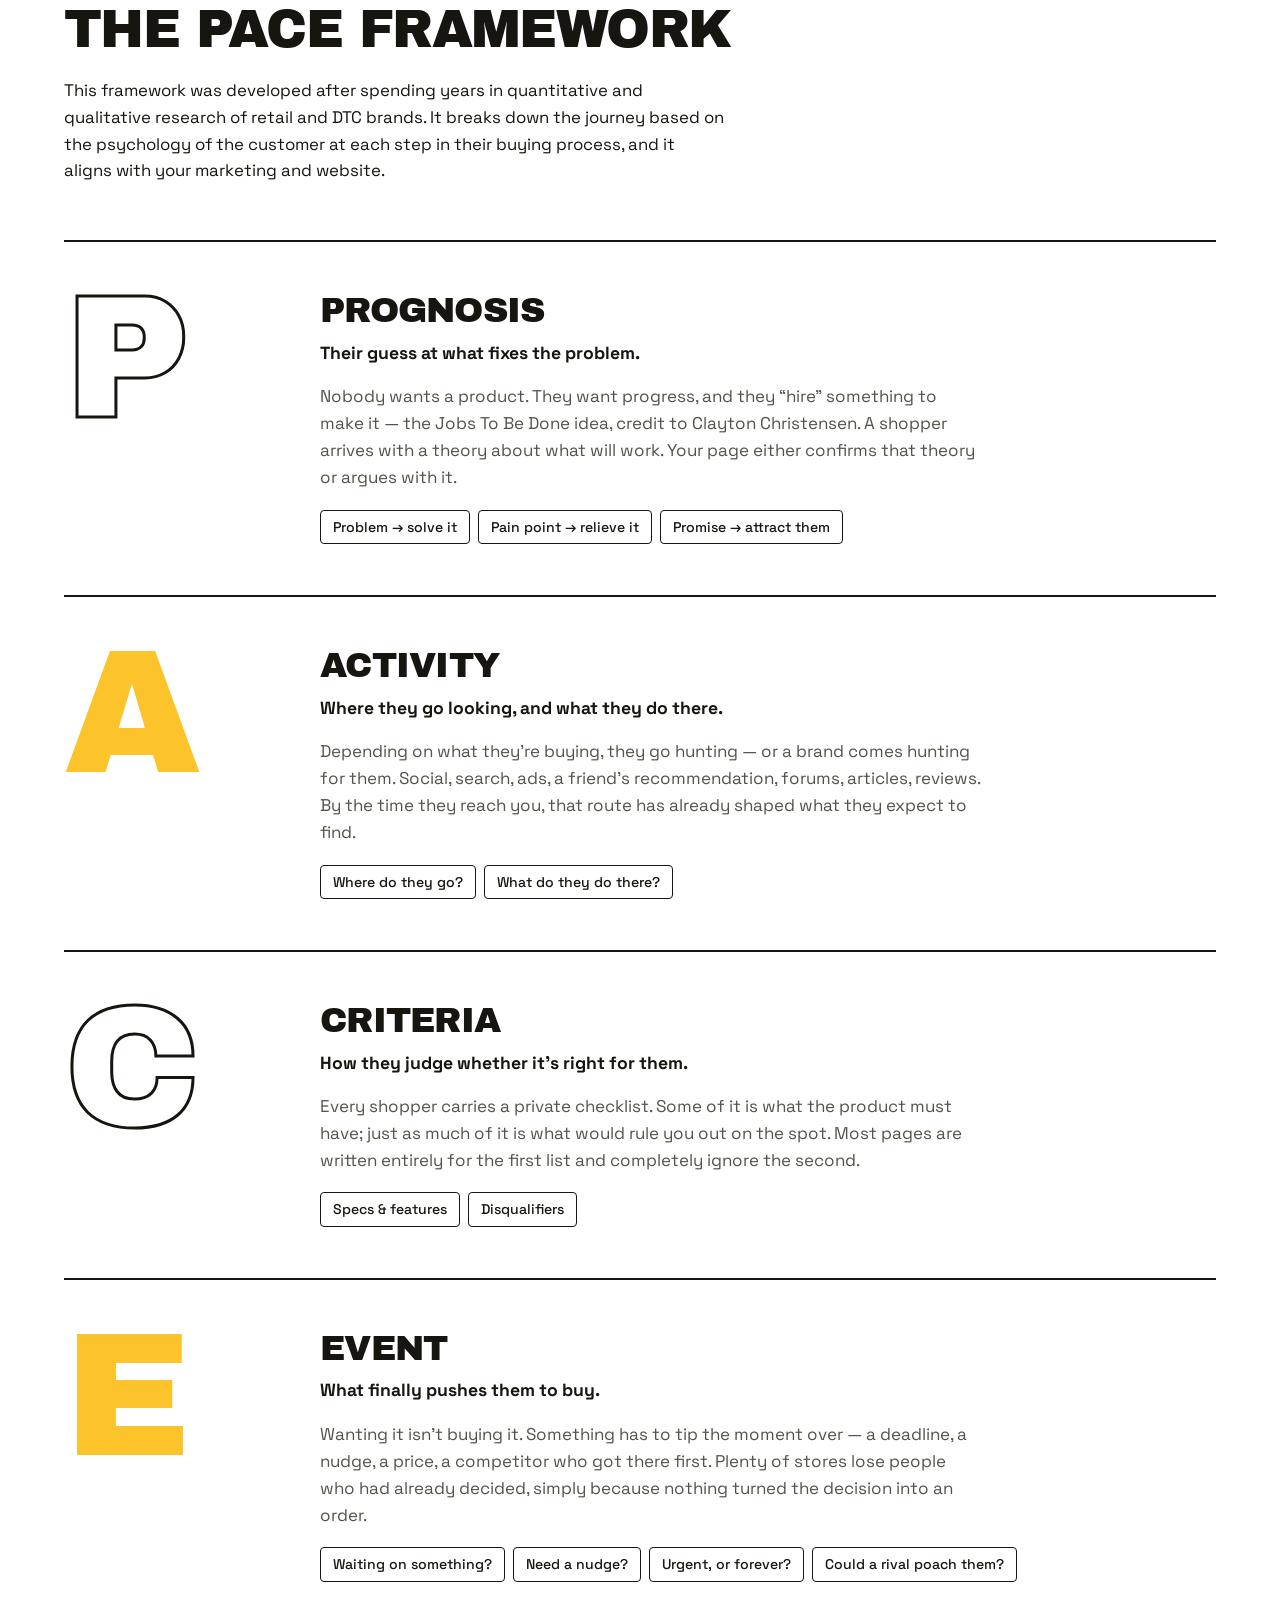
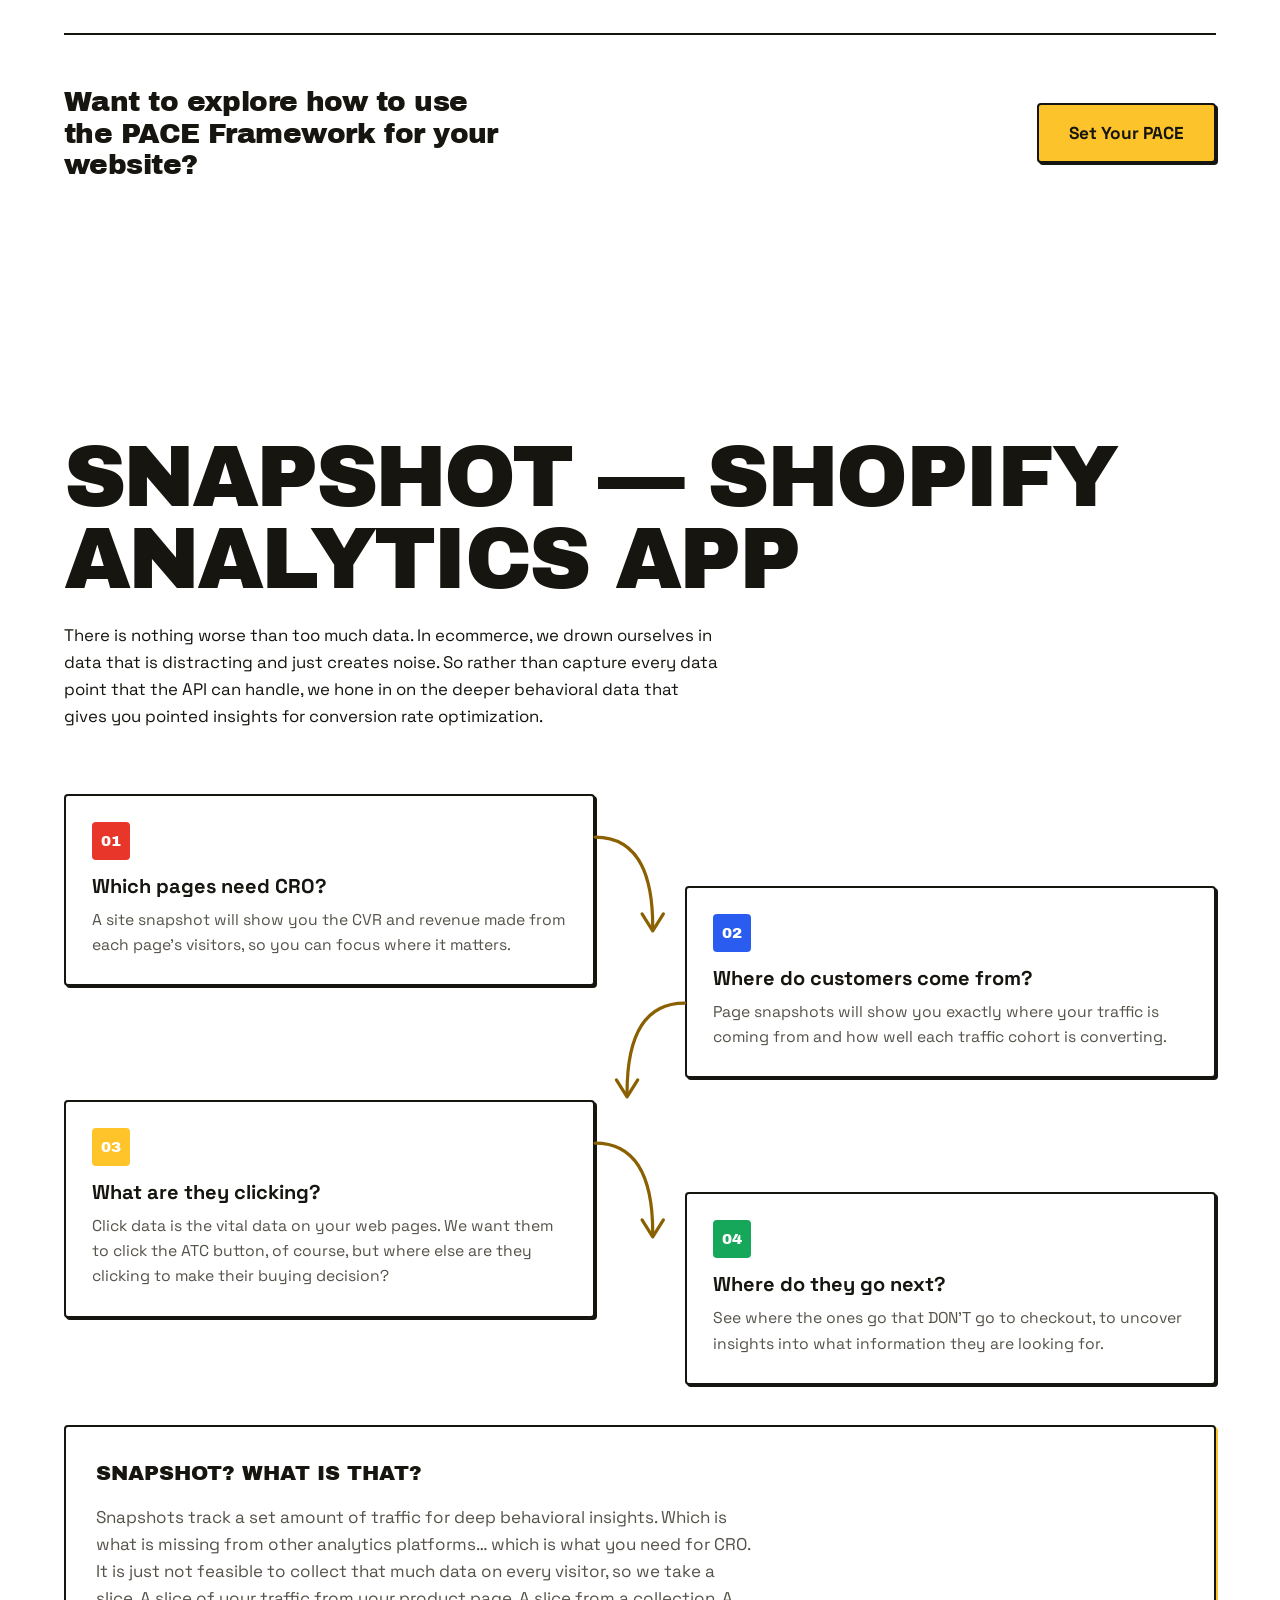
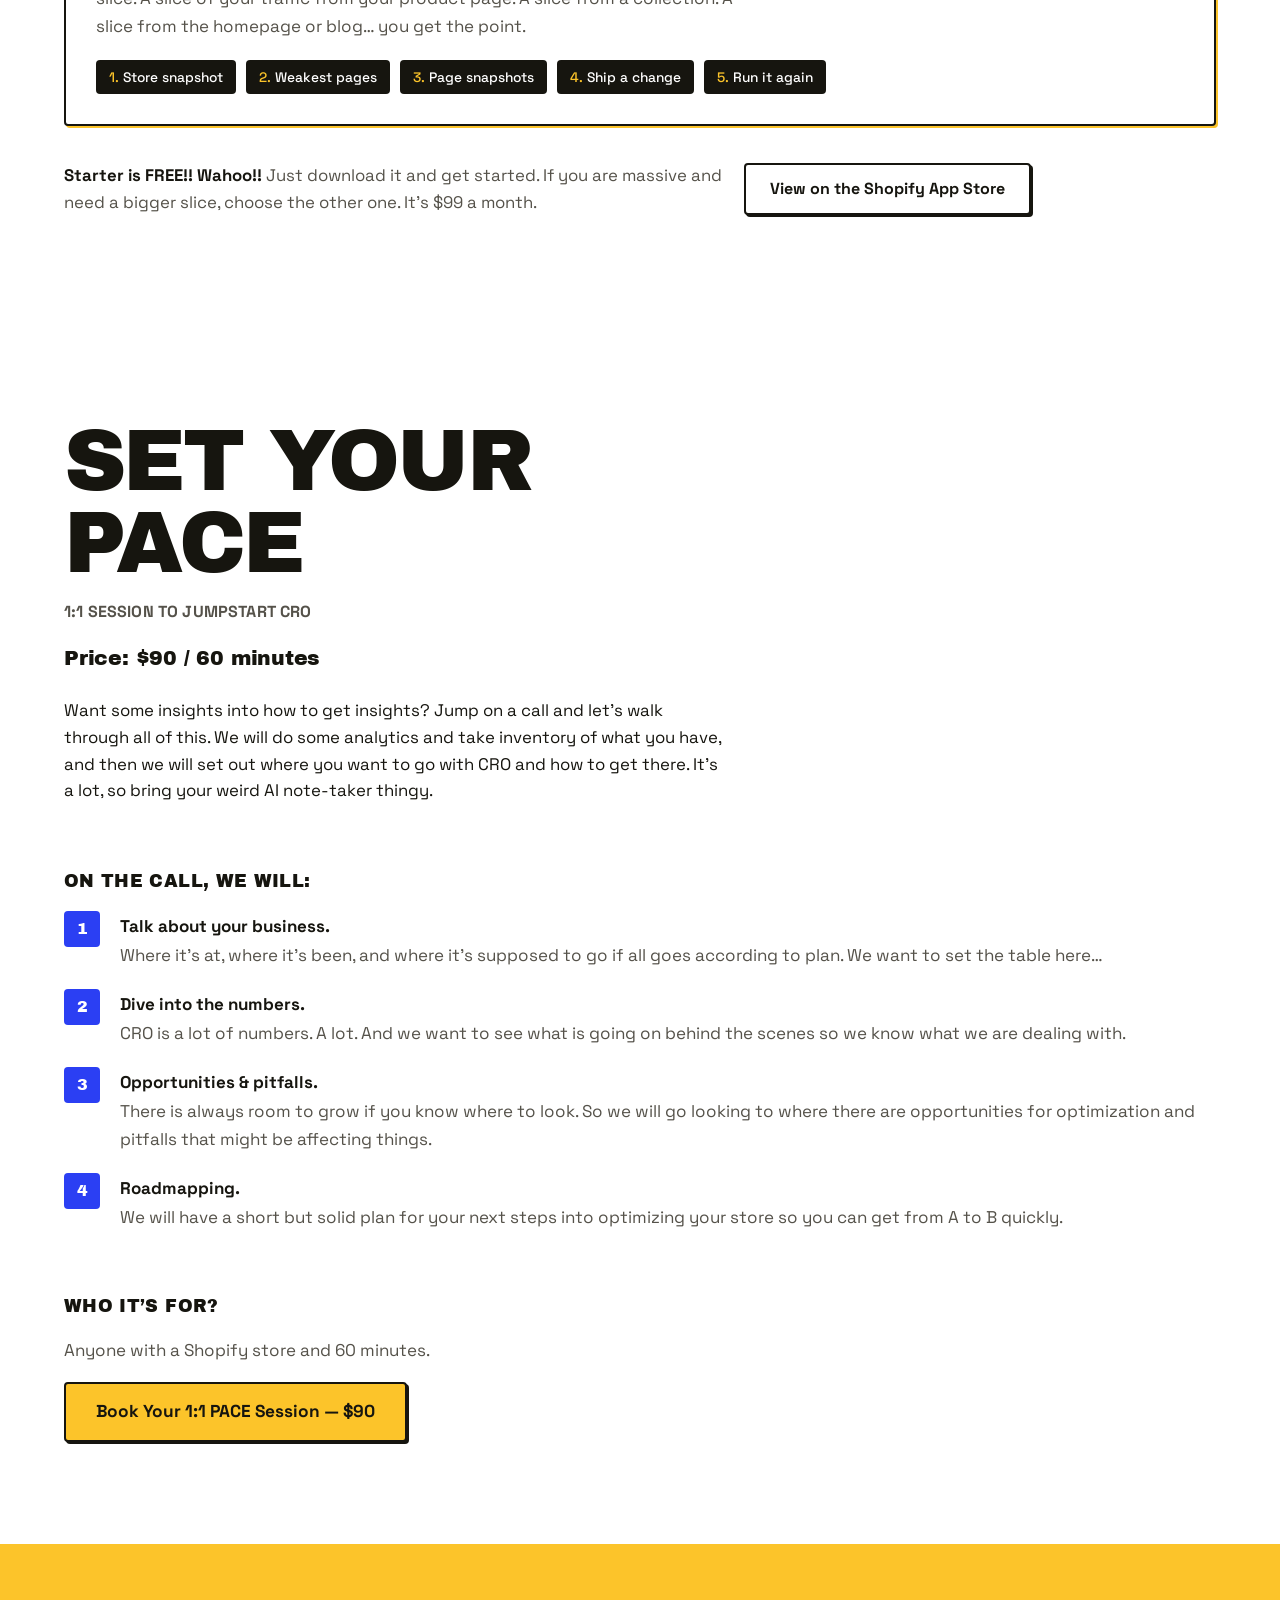
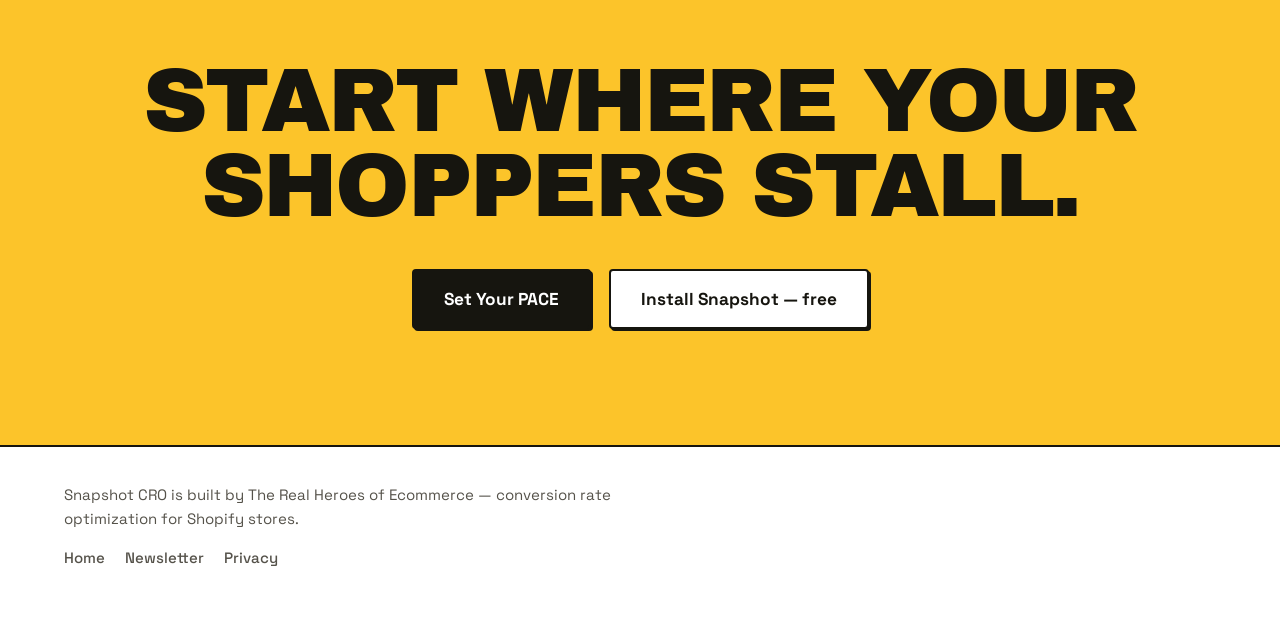
==== commit 613f3aac: "Add copy 02: restructured, re-voiced landing page A second copy variant at /v2/, reachable from a re" ====
--- a/index.html
+++ b/index.html
@@ -11,8 +11,19 @@
 <link rel="preconnect" href="https://fonts.gstatic.com" crossorigin>
 <link href="https://fonts.googleapis.com/css2?family=Archivo+Black&family=Space+Grotesk:wght@400;500;700&display=swap" rel="stylesheet">
 <link rel="stylesheet" href="style.css">
+
+<!-- REVIEW AID — delete this link and the .switch block below before launch. -->
+<link rel="stylesheet" href="review-switch.css">
 </head>
 <body>
+
+  <!-- REVIEW AID — delete before launch, along with the stylesheet link
+       above and review-switch.css itself. 02 is the restructured copy. -->
+  <nav class="switch" aria-label="Copy versions">
+    <span>copy</span>
+    <a href="./" aria-current="page">01</a>
+    <a href="v2/">02</a>
+  </nav>
 
 <!-- ====================================================================
      Poster typography on paper stock: Archivo Black for display, hard
--- a/review-switch.css
+++ b/review-switch.css
@@ -0,0 +1,55 @@
+/* ============================================================
+   REVIEW AID — DELETE BEFORE LAUNCH.
+
+   The copy switcher, kept in its own file so removing it is one
+   deletion plus two <link> tags and two <nav class="switch"> blocks
+   (one in /index.html, one in /v2/index.html).
+
+   01 = the live copy. 02 = the restructured copy at /v2/.
+   /v2/ carries <meta name="robots" content="noindex">; the live page
+   does not, so this switcher is visible to anyone who loads the real
+   site until it comes out.
+   ============================================================ */
+
+.switch {
+  position: fixed;
+  right: 16px;
+  bottom: 16px;
+  z-index: 99;
+  display: flex;
+  align-items: center;
+  gap: 8px;
+  padding: 8px 10px;
+  background: #ffffff;
+  border: 2px solid #16150f;
+  border-radius: 4px;
+  box-shadow: 3px 3px 0 #16150f;
+  font-family: "Space Grotesk", system-ui, sans-serif;
+  font-size: .7rem;
+  font-weight: 700;
+  letter-spacing: .1em;
+  text-transform: uppercase;
+}
+
+.switch span { color: #55524a; }
+
+.switch a {
+  display: grid;
+  place-items: center;
+  min-width: 30px;
+  height: 26px;
+  padding: 0 6px;
+  color: #16150f;
+  border: 2px solid #16150f;
+  border-radius: 3px;
+  text-decoration: none;
+}
+
+.switch a:hover { background: #fcc42a; }
+
+.switch a[aria-current="page"] {
+  background: #16150f;
+  color: #ffffff;
+}
+
+@media print { .switch { display: none; } }
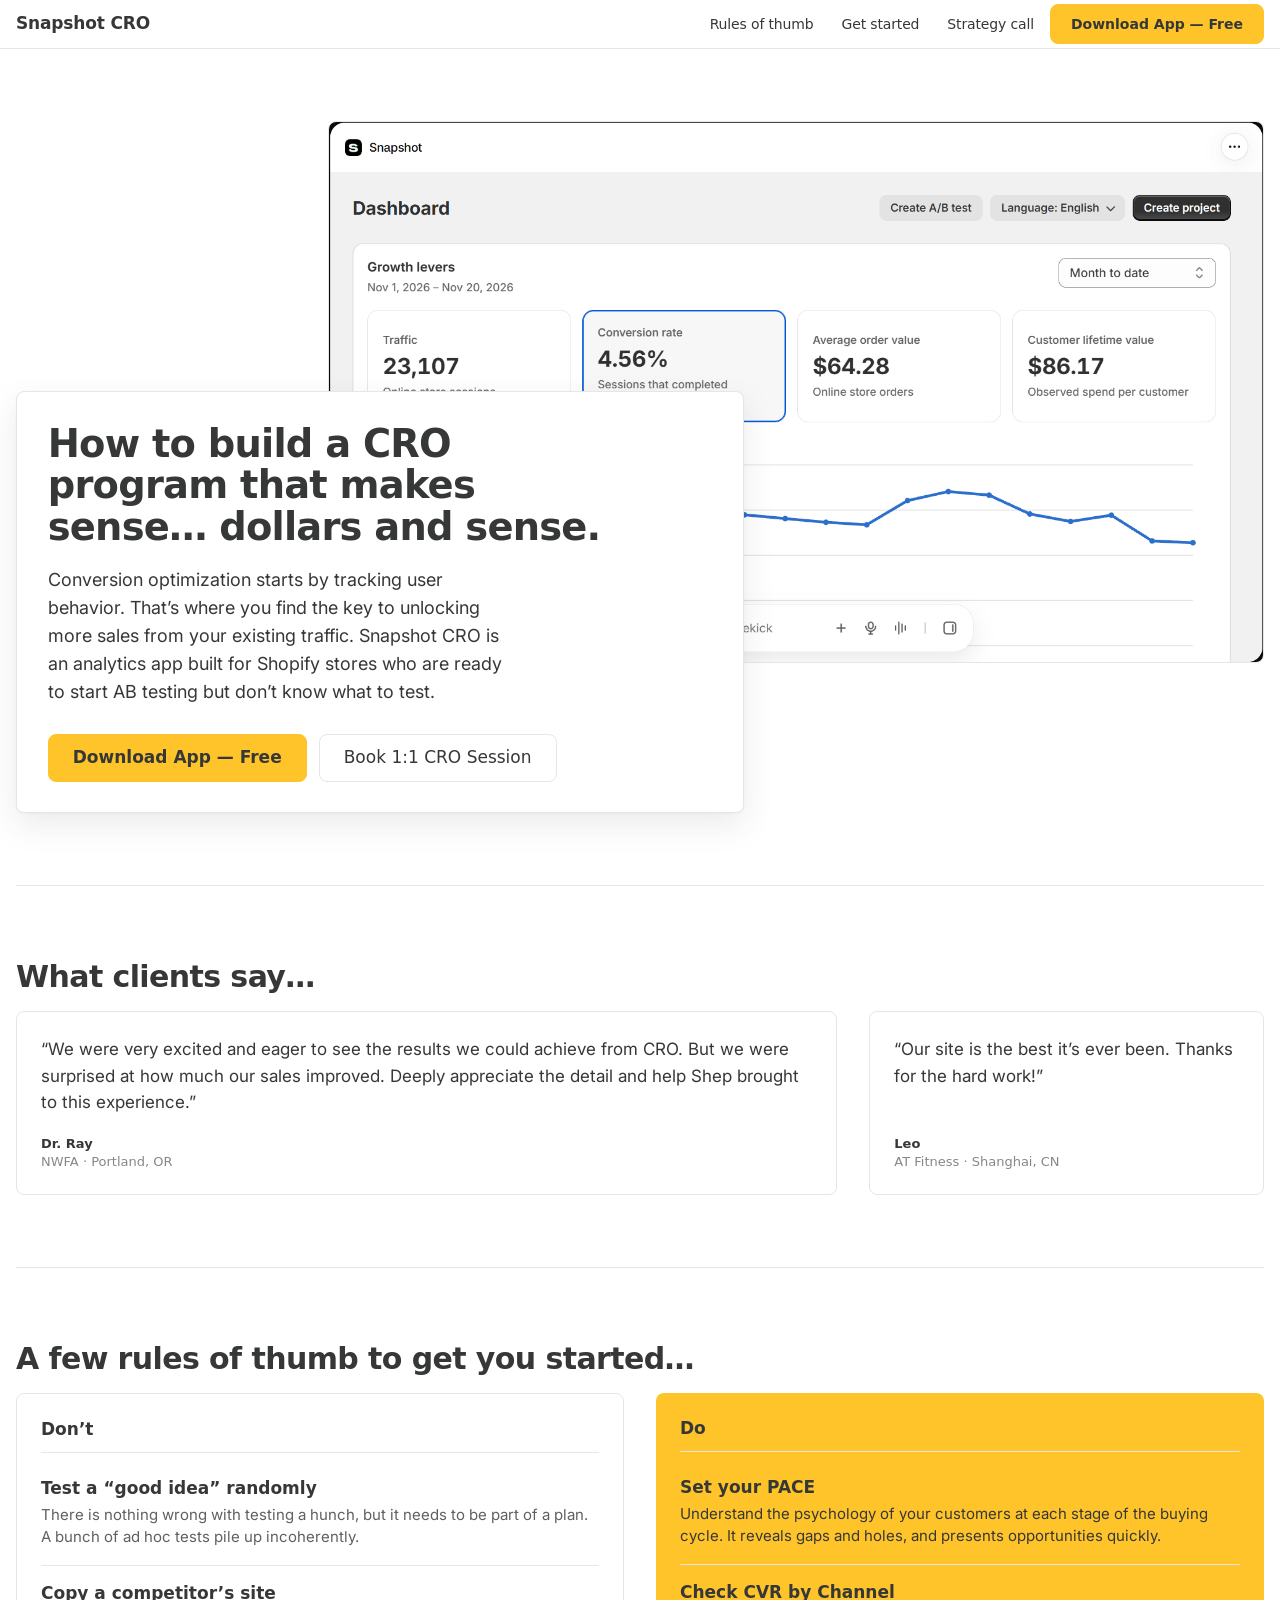
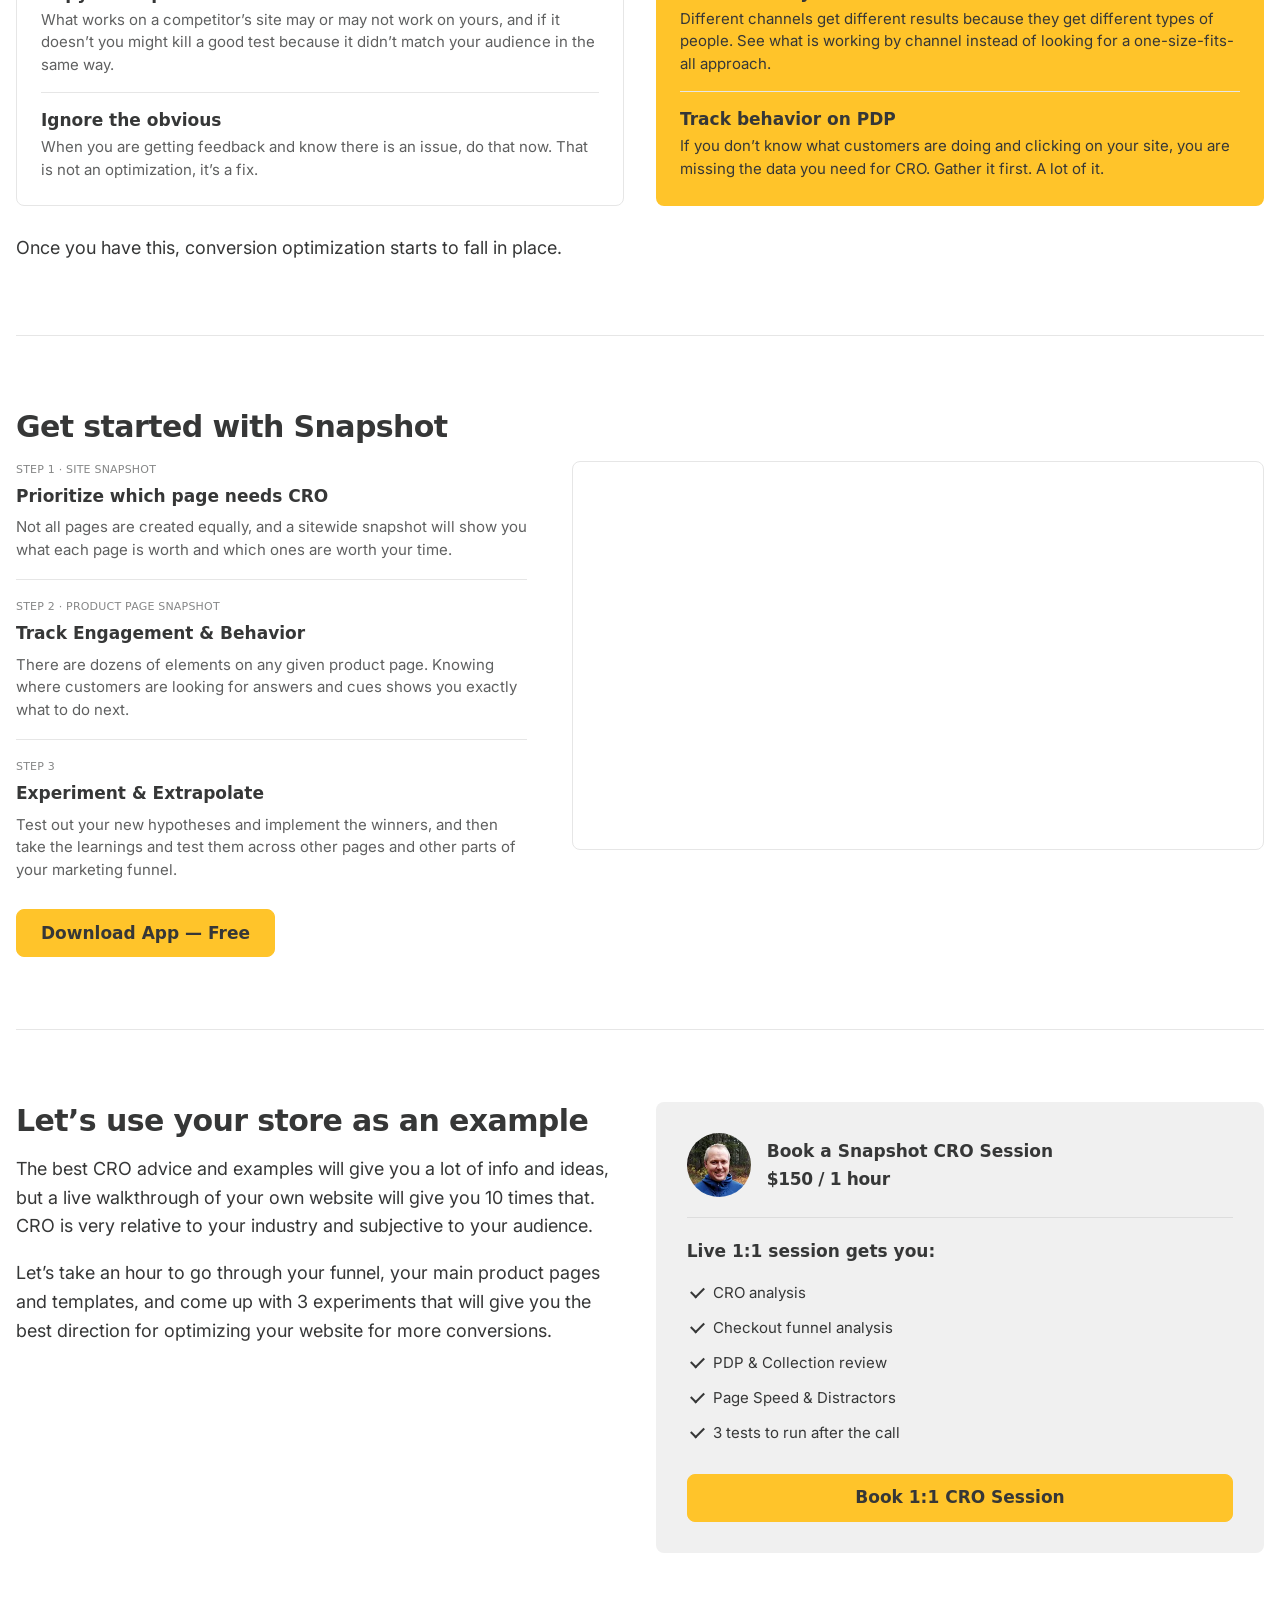
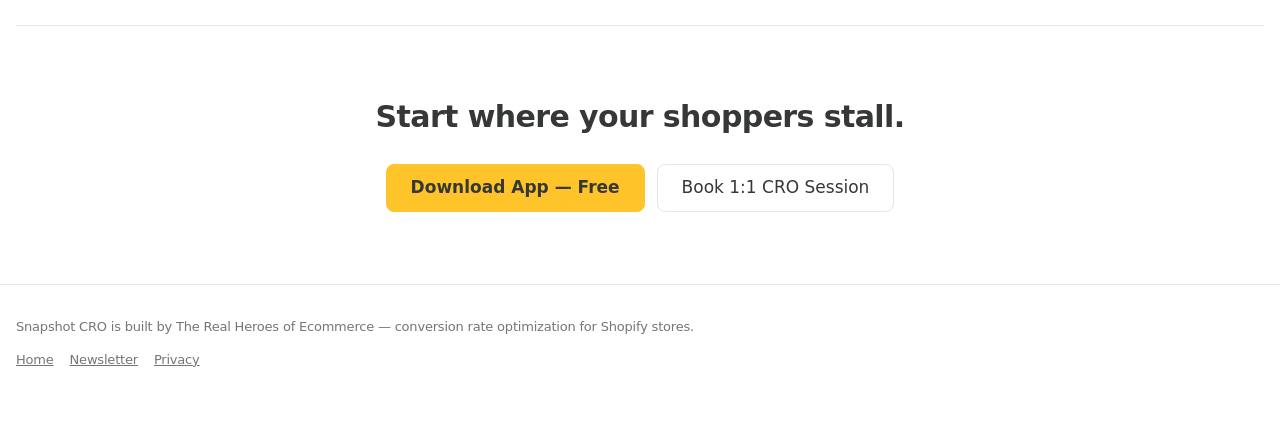
==== commit 0889f4b8: "Rebuild the site on the newsletter's visual system The landing page now shares a design with heroeso" ====
--- a/index.html
+++ b/index.html
@@ -3,364 +3,326 @@
 <head>
 <meta charset="utf-8">
 <meta name="viewport" content="width=device-width, initial-scale=1">
-<title>Snapshot CRO — Everybody shops at their own pace</title>
-<meta name="description" content="PACE is how we find where real shoppers stall. Snapshot is how we measure it. Set Your PACE on a 1:1 session, or install the Shopify app free.">
+<title>Snapshot CRO — Know What to Test on Your Shopify Store</title>
+<meta name="description" content="Snapshot CRO tracks how real shoppers behave on your Shopify store, so you know which pages to fix and what to test first. Free to install.">
+
+<!-- Social cards. og:image must be an absolute URL, and this one assumes
+     the page is served from snapshot.therealheroesofecommerce.com — if
+     it ends up anywhere else, these two URLs move with it. -->
+<meta property="og:type" content="website">
+<meta property="og:url" content="https://snapshot.therealheroesofecommerce.com/">
+<meta property="og:title" content="Snapshot CRO — Know What to Test on Your Shopify Store">
+<meta property="og:description" content="Snapshot CRO tracks how real shoppers behave on your Shopify store, so you know which pages to fix and what to test first. Free to install.">
+<meta property="og:image" content="https://snapshot.therealheroesofecommerce.com/assets/img/snapshot-dashboard.png">
+<meta property="og:image:alt" content="The Snapshot dashboard inside Shopify admin.">
+<meta name="twitter:card" content="summary_large_image">
+
 
 <link rel="icon" href="assets/img/logo.png" type="image/png">
 <link rel="preconnect" href="https://fonts.googleapis.com">
 <link rel="preconnect" href="https://fonts.gstatic.com" crossorigin>
-<link href="https://fonts.googleapis.com/css2?family=Archivo+Black&family=Space+Grotesk:wght@400;500;700&display=swap" rel="stylesheet">
+<!-- Inter for body copy. Headings stay on the system stack. -->
+<link href="https://fonts.googleapis.com/css2?family=Inter:wght@400;500;600;700&display=swap" rel="stylesheet">
+
+<!-- Built on the Substack theme from heroesofecommerce.substack.com,
+     so the landing page and the newsletter read as one property. The
+     earlier designs are archived at /poster/ and /v1/, and an
+     alternate copy draft at /v2/. None is linked from here. -->
 <link rel="stylesheet" href="style.css">
-
-<!-- REVIEW AID — delete this link and the .switch block below before launch. -->
-<link rel="stylesheet" href="review-switch.css">
 </head>
 <body>
 
-  <!-- REVIEW AID — delete before launch, along with the stylesheet link
-       above and review-switch.css itself. 02 is the restructured copy. -->
-  <nav class="switch" aria-label="Copy versions">
-    <span>copy</span>
-    <a href="./" aria-current="page">01</a>
-    <a href="v2/">02</a>
-  </nav>
-
-<!-- ====================================================================
-     Poster typography on paper stock: Archivo Black for display, hard
-     offset shadows, giant PACE letters as a spine.
-
-     The earlier dark-stock design is kept at /v1/ for reference. It is
-     not linked from anywhere and is not indexed.
-     ==================================================================== -->
-
   <header class="site-header">
-    <div class="header-inner">
-      <a class="brand" href="./" aria-label="Snapshot CRO home">
-        <img src="assets/img/logo-black.png" alt="Snapshot CRO" width="920" height="270">
-      </a>
-
+    <div class="wrap header-inner">
+      <a class="brand" href="./">Snapshot CRO</a>
       <nav class="site-nav" aria-label="Primary">
-        <a class="nav-link" href="#pace">Framework</a>
-        <a class="nav-link" href="#snapshot">App</a>
-        <a class="btn btn-primary" href="https://cal.com/jason-shepherd-fblx2v/snapshot-cro">Book 1:1 Session</a>
+        <a class="nav-link" href="#rules">Rules of thumb</a>
+        <a class="nav-link" href="#start">Get started</a>
+        <a class="nav-link" href="#call">Strategy call</a>
+        <a class="btn btn-primary" href="https://apps.shopify.com/snapshot-cro">Download App &mdash; Free</a>
       </nav>
     </div>
   </header>
 
-  <main>
-
-    <!-- ---- hero ---- -->
-    <section class="hero">
-      <h1 class="hero-title">
-        <span class="line">Everybody</span>
-        <span class="line">shops at their</span>
-        <span class="line">own <em>pace.</em></span>
-      </h1>
-
-      <p class="hero-sub">
-        Turn more visitors into customers by seeing how they interact with your
-        site and creating pages based on their behavior. Our framework and
-        analytics tool give you the clearest view of how to get your site from
-        A to B.
+  <main class="wrap">
+
+    <!-- 1 ---- the pitch ---- -->
+    <section id="pitch">
+      <!-- Copy left, product right. The shot is the wider column: it is
+           a 16:9 screenshot with real numbers in it, and squeezing it to
+           match the text column would make them unreadable. -->
+      <div class="hero-grid">
+        <div class="hero-copy">
+          <h1>How to build a CRO program that makes sense&hellip; dollars and sense.</h1>
+          <p class="lead">
+            Conversion optimization starts by tracking user behavior.
+            That&rsquo;s where you find the key to unlocking more sales from
+            your existing traffic. Snapshot CRO is an analytics app built for
+            Shopify stores who are ready to start AB testing but don&rsquo;t
+            know what to test.
+          </p>
+          <div class="btn-row">
+            <a class="btn btn-primary btn-lg" href="https://apps.shopify.com/snapshot-cro">Download App &mdash; Free</a>
+            <a class="btn btn-secondary btn-lg" href="#call">Book 1:1 CRO Session</a>
+          </div>
+        </div>
+
+        <figure class="hero-shot">
+          <img src="assets/img/snapshot-dashboard.png"
+               alt="The Snapshot dashboard inside Shopify admin, showing traffic, conversion rate, average order value and customer lifetime value for the month to date, with a conversion rate trend line below."
+               width="1512" height="874" loading="eager" decoding="async">
+        </figure>
+      </div>
+    </section>
+
+    <!-- 2 ---- social proof ----
+         Quotes from clients. Cards for now; a carousel is a later
+         decision. Copy and names are lorem placeholder. -->
+    <section id="proof">
+      <h2>What clients say&hellip;</h2>
+
+      <div class="cols quotes">
+        <blockquote class="card">
+          <p class="card-body">
+            &ldquo;We were very excited and eager to see the results we could
+            achieve from CRO. But we were surprised at how much our sales
+            improved. Deeply appreciate the detail and help Shep brought to
+            this experience.&rdquo;
+          </p>
+          <div class="quote-by">
+            <p class="quote-name">Dr. Ray
+              <span class="quote-role">NWFA &middot; Portland, OR</span>
+            </p>
+          </div>
+        </blockquote>
+
+        <blockquote class="card">
+          <p class="card-body">
+            &ldquo;Our site is the best it&rsquo;s ever been. Thanks for the
+            hard work!&rdquo;
+          </p>
+          <div class="quote-by">
+            <p class="quote-name">Leo
+              <span class="quote-role">AT Fitness &middot; Shanghai, CN</span>
+            </p>
+          </div>
+        </blockquote>
+
+      </div>
+    </section>
+
+    <!-- 3 ---- rules of thumb ---- -->
+    <section id="rules">
+      <h2>A few rules of thumb to get you started&hellip;</h2>
+
+      <div class="cols cols-2">
+        <div class="rule-col rule-col--dont">
+          <h3>Don&rsquo;t</h3>
+          <ul>
+            <li>
+              <p class="rule-name">Test a &ldquo;good idea&rdquo; randomly</p>
+              <p class="explain">
+                There is nothing wrong with testing a hunch, but it needs to be
+                part of a plan. A bunch of ad hoc tests pile up incoherently.
+              </p>
+            </li>
+            <li>
+              <p class="rule-name">Copy a competitor&rsquo;s site</p>
+              <p class="explain">
+                What works on a competitor&rsquo;s site may or may not work on
+                yours, and if it doesn&rsquo;t you might kill a good test
+                because it didn&rsquo;t match your audience in the same way.
+              </p>
+            </li>
+            <li>
+              <p class="rule-name">Ignore the obvious</p>
+              <p class="explain">
+                When you are getting feedback and know there is an issue, do
+                that now. That is not an optimization, it&rsquo;s a fix.
+              </p>
+            </li>
+          </ul>
+        </div>
+
+        <div class="rule-col rule-col--do">
+          <h3>Do</h3>
+          <ul>
+            <li>
+              <p class="rule-name">Set your PACE</p>
+              <p class="explain">
+                Understand the psychology of your customers at each stage of the
+                buying cycle. It reveals gaps and holes, and presents
+                opportunities quickly.
+              </p>
+            </li>
+            <li>
+              <p class="rule-name">Check CVR by Channel</p>
+              <p class="explain">
+                Different channels get different results because they get
+                different types of people. See what is working by channel
+                instead of looking for a one-size-fits-all approach.
+              </p>
+            </li>
+            <li>
+              <p class="rule-name">Track behavior on PDP</p>
+              <p class="explain">
+                If you don&rsquo;t know what customers are doing and clicking on
+                your site, you are missing the data you need for CRO. Gather it
+                first. A lot of it.
+              </p>
+            </li>
+          </ul>
+        </div>
+      </div>
+
+      <p style="margin-top:28px">
+        Once you have this, conversion optimization starts to fall in place.
       </p>
-
-      <div class="hero-offer">
-        <div class="hero-offer-text">
-          <h2 class="hero-offer-title">Set Your PACE</h2>
-          <p class="hero-offer-kicker">1:1 session to jumpstart CRO</p>
-          <p class="hero-offer-p">
-            Sixty minutes on your store, one call. We run PACE over your pages,
-            show you where real shoppers stall, and leave you with the fixes
-            worth doing first. $90.
-          </p>
-        </div>
-        <a class="btn btn-ink btn-lg" href="https://cal.com/jason-shepherd-fblx2v/snapshot-cro">Book Your Session &mdash; $90</a>
-      </div>
-    </section>
-
-
-    <!-- ---- the framework ---- -->
-    <section class="band" id="pace">
-      <header class="band-head">
-        <h2 class="lead-title">A new perspective on the customer journey</h2>
-      </header>
-
-      <div class="pace-head">
-        <h3 class="band-title">The PACE Framework</h3>
-        <p class="band-sub">
-          This framework was developed after spending years in quantitative and
-          qualitative research of retail and DTC brands. It breaks down the
-          journey based on the psychology of the customer at each step in their
-          buying process, and it aligns with your marketing and website.
-        </p>
-      </div>
-
-      <ol class="stages">
-        <li class="stage">
-          <p class="stage-mark" aria-hidden="true">P</p>
-          <div class="stage-body-wrap">
-            <h4 class="stage-name">Prognosis</h4>
-            <p class="stage-line">Their guess at what fixes the problem.</p>
-            <p class="stage-body">
-              Nobody wants a product. They want progress, and they
-              &ldquo;hire&rdquo; something to make it &mdash; the Jobs To Be Done idea,
-              credit to Clayton Christensen. A shopper arrives with a theory about
-              what will work. Your page either confirms that theory or argues with it.
-            </p>
-            <ul class="chips">
-              <li>Problem &rarr; solve it</li>
-              <li>Pain point &rarr; relieve it</li>
-              <li>Promise &rarr; attract them</li>
-            </ul>
-          </div>
+    </section>
+
+    <!-- 4 ---- getting started ----
+         The three steps and the video are one section now. They were
+         two, each ending in its own download button, which asked for
+         the same click twice in a row. The steps carry no artwork so
+         the video is the only visual the section has. -->
+    <section id="start">
+      <h2>Get started with Snapshot</h2>
+
+      <div class="start-grid">
+      <ol class="steps">
+        <li>
+          <p class="step-num">Step 1 &middot; Site Snapshot</p>
+          <h3>Prioritize which page needs CRO</h3>
+          <p class="explain">
+            Not all pages are created equally, and a sitewide snapshot will show
+            you what each page is worth and which ones are worth your time.
+          </p>
         </li>
 
-        <li class="stage">
-          <p class="stage-mark" aria-hidden="true">A</p>
-          <div class="stage-body-wrap">
-            <h4 class="stage-name">Activity</h4>
-            <p class="stage-line">Where they go looking, and what they do there.</p>
-            <p class="stage-body">
-              Depending on what they&rsquo;re buying, they go hunting &mdash; or a
-              brand comes hunting for them. Social, search, ads, a friend&rsquo;s
-              recommendation, forums, articles, reviews. By the time they reach you,
-              that route has already shaped what they expect to find.
-            </p>
-            <ul class="chips">
-              <li>Where do they go?</li>
-              <li>What do they do there?</li>
-            </ul>
-          </div>
+        <li>
+          <p class="step-num">Step 2 &middot; Product Page Snapshot</p>
+          <h3>Track Engagement &amp; Behavior</h3>
+          <p class="explain">
+            There are dozens of elements on any given product page. Knowing
+            where customers are looking for answers and cues shows you exactly
+            what to do next.
+          </p>
         </li>
 
-        <li class="stage">
-          <p class="stage-mark" aria-hidden="true">C</p>
-          <div class="stage-body-wrap">
-            <h4 class="stage-name">Criteria</h4>
-            <p class="stage-line">How they judge whether it&rsquo;s right for them.</p>
-            <p class="stage-body">
-              Every shopper carries a private checklist. Some of it is what the
-              product must have; just as much of it is what would rule you out on
-              the spot. Most pages are written entirely for the first list and
-              completely ignore the second.
-            </p>
-            <ul class="chips">
-              <li>Specs &amp; features</li>
-              <li>Disqualifiers</li>
-            </ul>
-          </div>
-        </li>
-
-        <li class="stage">
-          <p class="stage-mark" aria-hidden="true">E</p>
-          <div class="stage-body-wrap">
-            <h4 class="stage-name">Event</h4>
-            <p class="stage-line">What finally pushes them to buy.</p>
-            <p class="stage-body">
-              Wanting it isn&rsquo;t buying it. Something has to tip the moment over
-              &mdash; a deadline, a nudge, a price, a competitor who got there first.
-              Plenty of stores lose people who had already decided, simply because
-              nothing turned the decision into an order.
-            </p>
-            <ul class="chips">
-              <li>Waiting on something?</li>
-              <li>Need a nudge?</li>
-              <li>Urgent, or forever?</li>
-              <li>Could a rival poach them?</li>
-            </ul>
-          </div>
+        <li>
+          <p class="step-num">Step 3</p>
+          <h3>Experiment &amp; Extrapolate</h3>
+          <p class="explain">
+            Test out your new hypotheses and implement the winners, and then
+            take the learnings and test them across other pages and other parts
+            of your marketing funnel.
+          </p>
         </li>
       </ol>
 
-      <!-- Hand-off out of the framework and into the offer. Sits on the
-           rule the last stage closes with, so it reads as the next beat
-           of the section rather than a floating box. -->
-      <div class="pace-cta">
-        <p class="pace-cta-text">
-          Want to explore how to use the PACE Framework for your website?
-        </p>
-        <a class="btn btn-primary btn-lg" href="https://cal.com/jason-shepherd-fblx2v/snapshot-cro">Set Your PACE</a>
-      </div>
-    </section>
-
-    <!-- ---- the app ---- -->
-    <section class="band" id="snapshot">
-      <header class="band-head">
-        <h2 class="band-title">Snapshot &mdash; Shopify Analytics App</h2>
-        <p class="band-sub">
-          There is nothing worse than too much data. In ecommerce, we drown
-          ourselves in data that is distracting and just creates noise. So
-          rather than capture every data point that the API can handle, we
-          hone in on the deeper behavioral data that gives you pointed
-          insights for conversion rate optimization.
-        </p>
-      </header>
-
-      <!-- Four questions a snapshot answers, read as a sequence.
-           The right column drops half a card on desktop so the eye
-           zigzags 1-2-3-4 rather than reading two tidy columns. -->
-      <ul class="maps">
-        <li class="map">
-          <p class="map-num"><span>01</span></p>
-          <h3 class="map-what">Which pages need CRO?</h3>
-          <p class="map-body">
-            A site snapshot will show you the CVR and revenue made from each page&rsquo;s visitors, so you can focus where it matters.
-          </p>
-          <!-- Connector into the next card. Lives on the card, so it
-               travels with the grid instead of being pinned to the
-               container. Hidden the moment the grid goes single-column. -->
-          <span class="map-arrow map-arrow-right" aria-hidden="true">
-            <svg viewBox="0 0 72 124" fill="none">
-              <path d="M2 16C32 16 56 36 56 100" stroke="currentColor"
-                    stroke-width="3" stroke-linecap="round" />
-              <path d="M46 88L56 104L66 88" stroke="currentColor"
-                    stroke-width="3" stroke-linecap="round"
-                    stroke-linejoin="round" />
-            </svg>
-          </span>
-        </li>
-        <li class="map">
-          <p class="map-num"><span>02</span></p>
-          <h3 class="map-what">Where do customers come from?</h3>
-          <p class="map-body">
-            Page snapshots will show you exactly where your traffic is coming from and how well each traffic cohort is converting.
-          </p>
-          <span class="map-arrow map-arrow-left" aria-hidden="true">
-            <svg viewBox="0 0 72 124" fill="none">
-              <path d="M2 16C32 16 56 36 56 100" stroke="currentColor"
-                    stroke-width="3" stroke-linecap="round" />
-              <path d="M46 88L56 104L66 88" stroke="currentColor"
-                    stroke-width="3" stroke-linecap="round"
-                    stroke-linejoin="round" />
-            </svg>
-          </span>
-        </li>
-        <li class="map">
-          <p class="map-num"><span>03</span></p>
-          <h3 class="map-what">What are they clicking?</h3>
-          <p class="map-body">
-            Click data is the vital data on your web pages. We want them to click the ATC button, of course, but where else are they clicking to make their buying decision?
-          </p>
-          <!-- Connector into the next card. Lives on the card, so it
-               travels with the grid instead of being pinned to the
-               container. Hidden the moment the grid goes single-column. -->
-          <span class="map-arrow map-arrow-right" aria-hidden="true">
-            <svg viewBox="0 0 72 124" fill="none">
-              <path d="M2 16C32 16 56 36 56 100" stroke="currentColor"
-                    stroke-width="3" stroke-linecap="round" />
-              <path d="M46 88L56 104L66 88" stroke="currentColor"
-                    stroke-width="3" stroke-linecap="round"
-                    stroke-linejoin="round" />
-            </svg>
-          </span>
-        </li>
-        <li class="map">
-          <p class="map-num"><span>04</span></p>
-          <h3 class="map-what">Where do they go next?</h3>
-          <p class="map-body">
-            See where the ones go that DON&rsquo;T go to checkout, to uncover insights into what information they are looking for.
-          </p>
-        </li>
-      </ul>
-
-      <div class="method">
-        <h3 class="method-title">Snapshot? What is that?</h3>
-        <p>
-          Snapshots track a set amount of traffic for deep behavioral insights.
-          Which is what is missing from other analytics platforms&hellip; which is
-          what you need for CRO. It is just not feasible to collect that much
-          data on every visitor, so we take a slice. A slice of your traffic from
-          your product page. A slice from a collection. A slice from the homepage
-          or blog&hellip; you get the point.
-        </p>
-        <ol class="flow">
-          <li>Store snapshot</li>
-          <li>Weakest pages</li>
-          <li>Page snapshots</li>
-          <li>Ship a change</li>
-          <li>Run it again</li>
-        </ol>
-      </div>
-
-      <div class="pricing">
-        <p class="pricing-line">
-          <strong>Starter is FREE!! Wahoo!!</strong> Just download it and get
-          started. If you are massive and need a bigger slice, choose the other
-          one. It&rsquo;s $99 a month.
-        </p>
-        <a class="btn btn-ghost" href="https://apps.shopify.com/snapshot-cro">
-          View on the Shopify App Store
-        </a>
-      </div>
-    </section>
-
-    <!-- ---- the offer ---- -->
-    <section class="band" id="call">
-      <header class="band-head">
-        <h2 class="band-title">Set Your <br>PACE</h2>
-        <p class="band-kicker">1:1 session to jumpstart CRO</p>
-        <p class="price-line">Price: $90 / 60 minutes</p>
-        <p class="band-sub">
-          Want some insights into how to get insights? Jump on a call and
-          let&rsquo;s walk through all of this. We will do some analytics and take
-          inventory of what you have, and then we will set out where you want to
-          go with CRO and how to get there. It&rsquo;s a lot, so bring your weird
-          AI note-taker thingy.
-        </p>
-      </header>
-
-      <div class="offer-main">
-        <h3 class="offer-h">On the call, we will:</h3>
-        <ol class="offer-steps">
-          <li>
-            <strong>Talk about your business.</strong> Where it&rsquo;s at, where
-            it&rsquo;s been, and where it&rsquo;s supposed to go if all goes
-            according to plan. We want to set the table here&hellip;
-          </li>
-          <li>
-            <strong>Dive into the numbers.</strong> CRO is a lot of numbers. A
-            lot. And we want to see what is going on behind the scenes so we know
-            what we are dealing with.
-          </li>
-          <li>
-            <strong>Opportunities &amp; pitfalls.</strong> There is always room
-            to grow if you know where to look. So we will go looking to where
-            there are opportunities for optimization and pitfalls that might be
-            affecting things.
-          </li>
-          <li>
-            <strong>Roadmapping.</strong> We will have a short but solid plan for
-            your next steps into optimizing your store so you can get from A to B
-            quickly.
-          </li>
-        </ol>
-
-        <h3 class="offer-h">Who it&rsquo;s for?</h3>
-        <p class="offer-p">
-          Anyone with a Shopify store and 60 minutes.
-        </p>
-
-        <div class="offer-cta">
-          <a class="btn btn-primary btn-lg" href="https://cal.com/jason-shepherd-fblx2v/snapshot-cro">Book Your 1:1 PACE Session &mdash; $90</a>
+      <!-- Loom embed. The share id is the last path segment of the
+           loom.com/share/… link; /embed/ is the same id on the player
+           route. Lazy, because it sits below the fold on most screens. -->
+      <figure class="section-video">
+        <iframe src="https://www.loom.com/embed/8635dcac40f84cc8bc35df5056b1b7d1"
+                title="Snapshot CRO walkthrough"
+                loading="lazy"
+                allow="fullscreen"
+                allowfullscreen></iframe>
+      </figure>
+      </div>
+
+      <div class="btn-row">
+        <a class="btn btn-primary btn-lg" href="https://apps.shopify.com/snapshot-cro">Download App &mdash; Free</a>
+      </div>
+    </section>
+
+    <!-- 6 ---- the offer ---- -->
+    <section id="call">
+      <div class="offer">
+        <div>
+          <h2>Let&rsquo;s use your store as an example</h2>
+          <p>
+            The best CRO advice and examples will give you a lot of info and
+            ideas, but a live walkthrough of your own website will give you 10
+            times that. CRO is very relative to your industry and subjective to
+            your audience.
+          </p>
+          <p>
+            Let&rsquo;s take an hour to go through your funnel, your main
+            product pages and templates, and come up with 3 experiments that
+            will give you the best direction for optimizing your website for
+            more conversions.
+          </p>
         </div>
-      </div>
-    </section>
-
-    <!-- ---- closing ---- -->
-    <section class="closing">
-      <h2 class="closing-title">Start where your<br>shoppers stall.</h2>
-      <div class="cta-row">
-        <a class="btn btn-primary btn-lg" href="https://cal.com/jason-shepherd-fblx2v/snapshot-cro">Set Your PACE</a>
-        <a class="btn btn-ghost btn-lg" href="https://apps.shopify.com/snapshot-cro">
-          Install Snapshot &mdash; free
-        </a>
+
+        <!-- The booking box. The face is here rather than in a separate
+             bio section because this is the one place on the page where
+             the reader is deciding whether to spend an hour with a
+             person, and that is who they would be spending it with. -->
+        <aside class="offer-aside book-card">
+          <div class="book-head">
+            <img class="book-face" src="assets/img/shep.webp"
+                 alt="Shep, who runs the session"
+                 width="120" height="120" loading="lazy" decoding="async">
+            <div class="book-title">
+              <h3>Book a Snapshot CRO Session</h3>
+              <p class="price">$150 / 1 hour</p>
+            </div>
+          </div>
+
+          <p class="book-lead">Live 1:1 session gets you:</p>
+          <ul class="book-list">
+            <li>CRO analysis</li>
+            <li>Checkout funnel analysis</li>
+            <li>PDP &amp; Collection review</li>
+            <li>Page Speed &amp; Distractors</li>
+            <li>3 tests to run after the call</li>
+          </ul>
+
+          <a class="btn btn-primary btn-lg btn-block" href="https://cal.com/jason-shepherd-fblx2v/snapshot-cro">Book 1:1 CRO Session</a>
+        </aside>
+      </div>
+
+      <!-- HIDDEN, not deleted. Past examples: three case-study cards,
+           still on lorem and placeholder art. Uncomment when there is
+           real work to put in them; the .example rules are still in
+           the stylesheet waiting for it.
+
+      <h3 style="margin-top:48px">Or check out past examples</h3>
+      <div class="cols cols-3">
+        <article class="example">
+          <div class="ph ph-card">Example 1 &mdash; 4:3</div>
+          <h4 class="tbd">Lorem ipsum dolor sit</h4>
+          <p class="tbd">Consectetur adipiscing elit sed do eiusmod.</p>
+        </article>
+        <article class="example">
+          <div class="ph ph-card">Example 2 &mdash; 4:3</div>
+          <h4 class="tbd">Tempor incididunt labore</h4>
+          <p class="tbd">Ut enim ad minim veniam quis nostrud.</p>
+        </article>
+        <article class="example">
+          <div class="ph ph-card">Example 3 &mdash; 4:3</div>
+          <h4 class="tbd">Magna aliqua veniam</h4>
+          <p class="tbd">Duis aute irure dolor in reprehenderit.</p>
+        </article>
+      </div>
+      -->
+    </section>
+
+    <!-- 7 ---- closing ---- -->
+    <section id="close" class="closing">
+      <h2>Start where your shoppers stall.</h2>
+      <div class="btn-row">
+        <a class="btn btn-primary btn-lg" href="https://apps.shopify.com/snapshot-cro">Download App &mdash; Free</a>
+        <a class="btn btn-secondary btn-lg" href="https://cal.com/jason-shepherd-fblx2v/snapshot-cro">Book 1:1 CRO Session</a>
       </div>
     </section>
 
   </main>
 
   <footer class="site-footer">
-    <div class="footer-inner">
+    <div class="wrap">
       <p>
         Snapshot CRO is built by The Real Heroes of Ecommerce &mdash; conversion
         rate optimization for Shopify stores.
--- a/style.css
+++ b/style.css
@@ -1,861 +1,701 @@
 /* ============================================================
-   Snapshot CRO — v3, the loud one.
-
-   Poster typography on paper stock. Archivo Black for display
-   (a genuinely heavy face, which Space Grotesk can't do — it
-   stops at 700), Space Grotesk for reading. Hard offset shadows,
-   no soft blur anywhere, giant PACE letters as a spine.
-
-   Self-contained: this file owes nothing to the root stylesheet.
+   Copy 03 — the Substack system, ported.
+
+   Every colour, hairline, radius and type size below is lifted
+   from heroesofecommerce.substack.com, so the landing page and
+   the newsletter read as one property.
+
+   Two departures, both deliberate:
+
+   1. The scale gets one step taller. Substack's largest homepage
+      size is 30px, which is a blog index, not a landing page. A
+      --size-hero step is added above it. Everything else is the
+      source scale untouched: 11 13 14 15 17 20 24 30.
+
+   2. Sections breathe more. Substack pads 48px; a page that has
+      to carry an argument gets 48-72px.
    ============================================================ */
 
 :root {
-  --paper: #ffffff;
-  --ink: #16150f;
-  --ink-soft: #55524a;
-
-  /* Darkened from #ff3b1f so white text clears AA on it: 4.97:1
-     against 3.56:1 before. It also lifts "PACE." in the headline,
-     which was only passing on the relaxed display-text bar. */
-  --hot: #fcc42a;             /* the shout: a FILL, never text on white */
-
-  /* Amber is a light colour, so unlike the orange it replaced it can
-     only ever be a fill on this page. The two places the accent is
-     text on white take the deep variant instead — amber itself is
-     1.6:1 there, which is no text at all. */
-  --hot-deep: #8a6000;
-  --hot-bright: #fcc42a;
-  --cool: #2b3ff3;            /* the counterweight */
-
-  --line: #16150f;
-  --shadow: 2px 2px 0 var(--ink);
-
-  --control-height: 52px;
-  --gutter: 24px;
-
-  /* Every button and box takes the same corner. Small enough that the
-     hard-edged look survives; the offset shadows follow it on their
-     own, so nothing else has to change. */
-  --radius: 4px;
-
-  /* The four step markers. One hue each so the sequence is readable
-     at a glance, not just by the numeral. */
-  --num-1: #e8362a;
-  --num-2: #2b5cf0;
-  --num-3: #ffc42a;
-  --num-4: #17a75a;
-
-  /* How far the right-hand column of the app cards drops, and how far
-     the connector between cards reaches into the column gap. The reach
-     matches the arrow's own width, so each arrow lands squarely in the
-     gap instead of over a card. */
-  --stagger: clamp(60px, 7.2vw, 100px);
-  --arrow-reach: clamp(50px, 6vw, 84px);
-  --maxw: 1200px;
-  --measure: 60ch;
-
-  --font-display: "Archivo Black", system-ui, sans-serif;
-  --font-text: "Space Grotesk", system-ui, sans-serif;
+  /* ---- colour: straight from the theme ---- */
+  --bg: #ffffff;
+  --ink: #363737;              /* body and headings — warm, not black */
+  --ink-secondary: #868787;    /* meta and captions ONLY — see below */
+
+  /* Substack's secondary grey is #868787, which lands at about 3.5:1
+     on white. That is fine for 11px dates and bylines, where it is
+     really an interface colour, but it fails AA as soon as it carries
+     a sentence someone has to read. Anything explanatory takes this
+     darker grey instead: same role, 6.4:1. */
+  --ink-muted: #5f6060;
+  --ink-tertiary: #757575;     /* footer */
+  --accent: #ffc42a;
+  --accent-darken: #ffbd11;
+  --accent-contrast: #cda12d;
+  --accent-20: rgba(255, 196, 42, .2);
+  --accent-30: rgba(255, 196, 42, .3);
+  --detail: #e6e6e6;           /* every hairline on the page */
+  --detail-strong: #dddddd;    /* a divider ON the grey surface, where
+                                  #e6e6e6 is too close to disappear */
+  --surface: #f0f0f0;
+  --placeholder: #f5f5f5;      /* image slots, until there are images */
+
+  /* ---- the hairline ----
+     0.666667px, not 1px. Sub-pixel on purpose: it is what makes the
+     dividers read as a seam rather than a drawn line. */
+  --hair: 0.666667px solid var(--detail);
+
+  --radius: 8px;
+
+  /* ---- type ----
+     The newsletter sets body copy in Spectral. On a landing page that
+     reads bookish next to the sans headings, and the two stop looking
+     like one system, so the body face here is Inter and the headings
+     keep the UI stack they already had. */
+  --font-body: Inter, system-ui, sans-serif;
+  --font-ui: system-ui, -apple-system, BlinkMacSystemFont, "Segoe UI",
+             Roboto, Helvetica, Arial, sans-serif;
+
+  /* The one step added above Substack's scale, whose homepage stops at
+     30px. Trimmed to 40px: the card now starts halfway down the shot,
+     so every pixel of card height pushes the hero taller. At 40px the
+     headline still lands in two or three lines. */
+  --size-hero: clamp(1.75rem, 3vw, 2.5rem);
+  --size-feature: 1.875rem;    /* 30px — Substack's top size */
+  /* 18px, not the newsletter's 20px. Same optical size: Spectral has
+     a small x-height and Inter a tall one, so 18 of Inter sits where
+     20 of Spectral did. */
+  --size-lead: 1.125rem;       /* 18px */
+  --size-body: 1.125rem;       /* 18px */
+  --size-sub: 1.0625rem;       /* 17px */
+  --size-card: .9375rem;       /* 15px */
+  --size-ui: .875rem;          /* 14px */
+  --size-tab: .8125rem;        /* 13px */
+  --size-meta: .6875rem;       /* 11px */
+
+  --maxw: min(100%, 1280px);
+  --measure: 62ch;
+  --pad-x: 16px;
+  --section-y: clamp(48px, 6vw, 72px);
 }
 
 * { box-sizing: border-box; }
 
 body {
   margin: 0;
-  background: var(--paper);
+  background: var(--bg);
   color: var(--ink);
-  font-family: var(--font-text);
-  font-size: 17px;
+  font-family: var(--font-body);
+  font-size: var(--size-body);
   line-height: 1.6;
   -webkit-font-smoothing: antialiased;
 }
 
-p { margin: 0 0 1em; }
-p:last-child { margin-bottom: 0; }
-
-a { color: inherit; }
-
-:focus-visible {
-  outline: 3px solid var(--cool);
-  outline-offset: 3px;
-}
-
-/* ---- shared layout ---- */
-
-.hero,
-.band,
-.closing,
-.footer-inner,
-.header-inner {
+/* ---- the frame ---- */
+
+.wrap {
   width: 100%;
   max-width: var(--maxw);
-  margin-inline: auto;
-  padding-inline: var(--gutter);
-}
-
-/* ---- header ----
-   Same stock as the page. The rule underneath is doing real work
-   now: with the background matching the body there is nothing else
-   separating the header from the hero. */
-
-.site-header {
-  background: var(--paper);
-  border-bottom: 2px solid var(--ink);
-}
+  margin: 0 auto;
+  padding-inline: var(--pad-x);
+}
+
+section { padding-block: var(--section-y); border-top: var(--hair); }
+section:first-of-type { border-top: 0; }
+
+/* ---- headings ----
+   All of these are the UI stack, never Spectral. On the Substack
+   page the serif appears in body copy only, and breaking that is
+   what would stop this looking like the same brand. */
+
+h1, h2, h3, h4 {
+  margin: 0 0 .5em;
+  font-family: var(--font-ui);
+  font-weight: 700;
+  color: var(--ink);
+  letter-spacing: -.02em;
+  text-wrap: balance;
+}
+
+h1 { font-size: var(--size-hero); line-height: 1.08; }
+h2 { font-size: var(--size-feature); line-height: 1.26; }
+h3 { font-size: var(--size-sub); line-height: 1.4; letter-spacing: normal; }
+h4 { font-size: var(--size-card); line-height: 1.33; letter-spacing: normal; }
+
+p { max-width: var(--measure); margin: 0 0 1em; }
+p:last-child { margin-bottom: 0; }
+
+/* The browser default is 1em 40px, which was insetting every quote
+   card inside its own grid cell and making the gaps look twice the
+   32px they are. */
+blockquote { margin: 0; }
+
+.lead {
+  max-width: 54ch;
+  font-size: var(--size-lead);
+  line-height: 1.55;
+}
+
+/* The section's one-line introduction. Secondary colour, UI stack,
+   so it reads as a caption to the heading rather than as copy. */
+.standfirst {
+  max-width: 56ch;
+  margin: -.2em 0 1.6em;
+  font-family: var(--font-ui);
+  font-size: var(--size-sub);
+  line-height: 1.5;
+  color: var(--ink-muted);
+}
+
+/* ---- the meta line ----
+   11px, uppercase, +0.2px tracking, secondary colour. Lifted
+   exactly: it is the most recognisable small detail on the
+   newsletter. */
+.meta {
+  font-family: var(--font-ui);
+  font-size: var(--size-meta);
+  font-weight: 500;
+  line-height: 20px;
+  letter-spacing: .2px;
+  text-transform: uppercase;
+  color: var(--ink-secondary);
+}
+
+/* ---- header ---- */
+
+.site-header { border-bottom: var(--hair); }
 
 .header-inner {
   display: flex;
-  flex-wrap: wrap;
   align-items: center;
   justify-content: space-between;
   gap: 16px;
-  padding-block: 16px;
-}
-
-.brand { display: block; line-height: 0; flex: none; }
-
-/* Sized independently of --control-height, unlike the other two
-   versions. This mark is 3.41:1 where the shared one is 7.50:1, and
-   it carries its own padding, so matching the old height would have
-   set the letterforms noticeably smaller than the buttons beside
-   them. */
-.brand img {
-  display: block;
-  height: 46px;
-  width: auto;
-}
-
-.site-nav {
-  display: flex;
-  flex-wrap: wrap;
-  align-items: center;
-  gap: 18px;
-}
-
-.nav-link {
+  height: 48px;
+}
+
+.brand {
+  font-family: var(--font-ui);
+  font-size: var(--size-sub);
+  font-weight: 700;
   color: var(--ink);
   text-decoration: none;
+  letter-spacing: -.01em;
+}
+
+.site-nav { display: flex; align-items: center; gap: 4px; }
+
+/* 14px / 500, going to 700 on the active item and nothing else —
+   no colour change, no underline, no bar. That weight-only active
+   state is how the newsletter does it. */
+.nav-link {
+  padding: 0 12px;
+  font-family: var(--font-ui);
+  font-size: var(--size-ui);
   font-weight: 500;
-  font-size: .95rem;
-}
-
-/* Blue, not the orange-red: #ff3b1f on this cream is 2.9:1, which is
-   under the bar for text this size. The blue is 5.4:1 and already
-   belongs to the page. */
-.nav-link:hover,
-.nav-link:focus-visible { color: var(--cool); }
-
-.site-header .btn-primary { height: 42px; box-shadow: var(--shadow); }
+  line-height: 20px;
+  letter-spacing: -.15px;
+  color: var(--ink);
+  text-decoration: none;
+}
+.nav-link:hover { color: var(--ink-secondary); }
+.nav-link[aria-current="page"] { font-weight: 700; }
 
 /* ---- buttons ----
-   Filled hot is reserved for the Strategy Call, the page's one
-   conversion. The offset shadow is the whole personality here. */
+   8px radius, 14px UI type, no shadow. The newsletter's Subscribe
+   button uses the darkened accent; full #ffc42a carries #363737 at
+   about 7.6:1, so the primary here takes the real accent and keeps
+   the darkened one for the hover. */
 
 .btn {
   display: inline-flex;
   align-items: center;
   justify-content: center;
-  height: var(--control-height);
-  padding: 0 24px;
-  background: var(--paper);
-  border: 2px solid var(--ink);
+  height: 40px;
+  padding: 0 20px;
+  border: var(--hair);
   border-radius: var(--radius);
+  background: var(--bg);
   color: var(--ink);
-  font-family: var(--font-text);
-  font-weight: 700;
-  font-size: 1rem;
+  font-family: var(--font-ui);
+  font-size: var(--size-ui);
+  font-weight: 500;
   line-height: 1;
-  text-align: center;
   text-decoration: none;
   white-space: nowrap;
   cursor: pointer;
-  box-shadow: var(--shadow);
-  transition: transform .1s ease, box-shadow .1s ease;
-}
-
-/* Press: the button moves onto its own shadow. */
-.btn:hover,
-.btn:focus-visible {
-  transform: translate(1px, 1px);
-  box-shadow: 1px 1px 0 var(--ink);
-}
-
-.btn:active {
-  transform: translate(2px, 2px);
-  box-shadow: 0 0 0 var(--ink);
+  transition: background-color .12s ease, border-color .12s ease;
 }
 
 .btn-primary {
-  background: var(--hot);
-  color: var(--ink);
-}
-
-.btn-ink {
-  background: var(--ink);
-  border-color: var(--ink);
-  color: var(--paper);
-  box-shadow: 2px 2px 0 var(--paper);
-}
-
-.btn-ink:hover,
-.btn-ink:focus-visible { box-shadow: 1px 1px 0 var(--paper); }
-.btn-ink:active { box-shadow: 0 0 0 var(--paper); }
-
-.btn-lg { height: 60px; padding: 0 30px; font-size: 1.08rem; }
+  background: var(--accent);
+  border-color: var(--accent);
+  font-weight: 600;
+}
+.btn-primary:hover { background: var(--accent-darken); border-color: var(--accent-darken); }
+
+.btn-secondary:hover { background: var(--surface); }
+
+.btn-lg { height: 48px; padding: 0 24px; font-size: var(--size-sub); }
+
+/* Full width of its container — for a button that closes a card
+   rather than sitting in a row with others. */
 .btn-block { display: flex; width: 100%; }
 
-.cta-row {
-  display: flex;
-  flex-wrap: wrap;
-  gap: 18px;
-  margin-top: 40px;
-}
-
-/* ---- hero offer box ----
-   The hero used to end in two buttons of equal weight. This is the one
-   thing on sale, stated once, the full width of every other section. The
-   button goes ink-on-amber: a filled hot button would vanish into the box. */
-
-.hero-offer {
+.btn-row {
   display: flex;
   flex-wrap: wrap;
   align-items: center;
-  justify-content: space-between;
-  gap: clamp(20px, 3vw, 40px);
-  margin-top: 44px;
-  padding: clamp(26px, 3.4vw, 40px);
-  background: var(--hot);
-  border: 2px solid var(--ink);
+  gap: 12px;
+  margin-top: 28px;
+}
+
+a { color: inherit; }
+:focus-visible { outline: 2px solid var(--ink); outline-offset: 3px; }
+
+/* ---- the hero ----
+   One overlapping composition rather than two columns. A twelve-column
+   grid with both children in the same row: the screenshot runs from
+   column 4 to the right edge, so it is three quarters of the page and
+   its numbers stay readable, and the copy card sits over its lower-left
+   corner from column 1 to 8. They share columns 4-8, which is the
+   overlap, and the card's top edge is at the shot's midpoint so the
+   whole upper half of the dashboard stays in view.
+
+   The card is opaque, so nothing underneath it has to be legible — the
+   shot is free to be large and partly covered. */
+
+.hero-grid {
+  display: grid;
+  grid-template-columns: repeat(12, 1fr);
+  align-items: start;
+}
+
+.hero-shot {
+  grid-area: 1 / 4 / 2 / 13;
+  z-index: 0;
+  margin: 0;
+}
+
+.hero-copy {
+  grid-area: 1 / 1 / 2 / 8;
+  z-index: 1;
+  align-self: start;
+
+  /* The card starts at the shot's exact vertical midpoint, so the top
+     half of the dashboard is never covered.
+
+     Derived rather than guessed: the shot is 9 of 12 columns, so it is
+     .75 of the content box; at 1.73:1 that makes its height .4335 of
+     the content box, and half of that .2168. The content box is
+     100vw - 32 until the 1280 cap, where it settles at 1248 and the
+     half-height lands on 270px. Change the shot's columns or the
+     image's ratio and this number has to move with them. */
+  margin-top: clamp(96px, calc(21.7vw - 7px), 270px);
+
+  padding: clamp(24px, 2.4vw, 36px);
+  background: var(--bg);
+  border: var(--hair);
   border-radius: var(--radius);
-  box-shadow: var(--shadow);
-}
-
-.hero-offer-text { max-width: 46ch; }
-
-.hero-offer-title {
+
+  /* The one shadow on the page. Everything else in this system
+     separates with a hairline, which works when elements sit beside
+     each other on white — but this card sits ON the screenshot, and a
+     sub-pixel grey line is not enough to lift it off a busy surface.
+     Kept soft and close so it reads as a lift, not a drop shadow. */
+  box-shadow: 0 1px 2px rgba(54, 55, 55, .04),
+              0 12px 32px rgba(54, 55, 55, .10);
+}
+
+.hero-copy .lead { max-width: 42ch; }
+
+/* ---- the hero shot ----
+   The screenshot's own background is Shopify admin grey, which would
+   dissolve into a white page, so it takes the standard hairline and
+   radius — the same treatment every card on the page gets, rather
+   than a frame of its own. */
+
+.hero-shot img {
+  display: block;
+  width: 100%;
+  height: auto;
+  border: var(--hair);
+  border-radius: var(--radius);
+}
+
+/* ---- placeholder slots ----
+   Flat #f5f5f5 at the intended dimensions, with a label. No border
+   and no shadow, so an empty slot never reads as a finished card. */
+
+.ph {
+  display: grid;
+  place-items: center;
+  width: 100%;
+  padding: 16px;
+  background: var(--placeholder);
+  border-radius: var(--radius);
+  font-family: var(--font-ui);
+  font-size: var(--size-meta);
+  font-weight: 500;
+  letter-spacing: .2px;
+  text-transform: uppercase;
+  color: var(--ink-secondary);
+  text-align: center;
+}
+
+.ph-wide   { aspect-ratio: 16 / 9; }
+.ph-card   { aspect-ratio: 4 / 3; }
+.ph-square { aspect-ratio: 1 / 1; }
+
+/* ---- columns ----
+   The newsletter's post grid: three columns, 32px gap. Everything
+   multi-column on this page reuses it. */
+
+.cols {
+  display: grid;
+  gap: 32px;
+  margin-top: 8px;
+}
+.cols-2 { grid-template-columns: repeat(2, 1fr); }
+.cols-3 { grid-template-columns: repeat(3, 1fr); }
+
+/* ---- the quote row ----
+   Two quotes of very unequal length, so not two equal columns: three
+   columns with the first taking two of them. That fills the row
+   exactly and splits it 2:1, which is roughly the ratio of the two
+   quotes themselves. Add a third quote and this wants to go back to
+   four columns with the same span. */
+.quotes { grid-template-columns: repeat(3, 1fr); }
+.quotes > :first-child { grid-column: span 2; }
+
+.cols p, .cols ul, .cols ol { max-width: none; }
+
+/* ---- cards ----
+   A card is a hairline box at the standard radius. No shadow
+   anywhere on this page, same as the source. */
+
+.card {
+  padding: 24px;
+  border: var(--hair);
+  border-radius: var(--radius);
+}
+
+/* Quotes are wildly uneven — one runs four lines, another runs one —
+   so the card is a column and the attribution is pushed to the bottom
+   of it. Without this the three bylines sit at three different heights
+   and the row looks broken rather than varied. */
+.cols .card {
+  display: flex;
+  flex-direction: column;
+}
+
+.card-body {
+  font-size: var(--size-sub);
+  line-height: 1.55;
+  margin-bottom: 0;
+}
+
+.quote-by {
+  margin-top: auto;
+  padding-top: 20px;
+}
+.quote-name {
+  font-family: var(--font-ui);
+  font-size: var(--size-tab);
+  font-weight: 600;
+  line-height: 1.35;
+}
+.quote-role { display: block; color: var(--ink-secondary); font-weight: 400; }
+
+/* ---- lists ---- */
+
+ul, ol { max-width: var(--measure); margin: 0 0 1em; padding-left: 1.2em; }
+li { margin-bottom: .5em; }
+
+/* The Don't / Do pair. Both are boxes at the standard radius; the
+   one you want read second takes the accent wash. */
+.rule-col { padding: 24px; border-radius: var(--radius); }
+.rule-col--dont { border: var(--hair); }
+/* Full accent, not the 20% wash. Two things have to follow it:
+
+   1. The explanations go back to full ink. --ink-muted is 3.96:1 on
+      #ffc42a, which fails; #363737 is 7.50:1 and clears comfortably.
+   2. The dividers stop being --detail. A #e6e6e6 hairline on amber is
+      1.28:1 — effectively invisible — so they become a tint of the
+      ink instead. */
+.rule-col--do { background: var(--accent); }
+
+.rule-col--do .explain { color: var(--ink); }
+
+.rule-col--do h3,
+.rule-col--do li { border-bottom-color: rgba(54, 55, 55, .3); }
+
+.rule-col h3 {
+  padding-bottom: 10px;
+  margin-bottom: 8px;
+  border-bottom: var(--hair);
+}
+
+.rule-col ul { list-style: none; padding-left: 0; margin-bottom: 0; }
+
+.rule-col li {
+  margin: 0;
+  padding: 16px 0;
+  border-bottom: var(--hair);
+}
+.rule-col li:last-child { border-bottom: 0; padding-bottom: 0; }
+
+/* The rule itself: UI stack and bold, so it reads as a label. */
+.rule-name {
+  max-width: none;
   margin: 0 0 4px;
-  font-family: var(--font-display);
-  font-size: clamp(1.4rem, 2.6vw, 2rem);
-  font-weight: 400;
-  line-height: 1.05;
-  letter-spacing: -.02em;
-  text-transform: uppercase;
-}
-
-/* The name is the headline; this line says what you actually get,
-   so the paragraph underneath doesn't have to open by explaining it. */
-.hero-offer-kicker {
-  margin: 0 0 12px;
+  font-family: var(--font-ui);
+  font-size: var(--size-sub);
   font-weight: 700;
-  font-size: .95rem;
-  letter-spacing: .01em;
-  text-transform: uppercase;
-  color: var(--ink);
-  opacity: .72;
-}
-
-.hero-offer-p {
+  line-height: 1.35;
+}
+
+/* The supporting sentence under a rule or a step: a size down and a
+   shade lighter, so the headings can be read on their own and the
+   reader comes back for the why. Shared by both sections. */
+.explain {
+  max-width: none;
   margin: 0;
-  font-size: 1.02rem;
+  font-size: var(--size-card);
   line-height: 1.5;
-  color: var(--ink);
-}
-
-.hero-offer .btn { flex: 0 0 auto; }
-
-/* ---- hero ---- */
-
-.hero { padding-block: clamp(56px, 8vw, 100px) clamp(44px, 6vw, 72px); }
-
-.hero-title {
-  margin: 0;
-  font-family: var(--font-display);
-  font-size: clamp(3rem, 10.6vw, 8.4rem);
-  font-weight: 400;          /* Archivo Black has one weight, and it's heavy */
-  line-height: .92;
-  letter-spacing: -.035em;
-  text-transform: uppercase;
-}
-
-.hero-title .line { display: block; }
-
-/* The one word the whole page turns on. Drawn as an outline, the
-   same move the giant P/A/C/E letters make further down, so the two
-   read as one idea.
-
-   The colour below is the fallback: if text-stroke is missing the
-   word stays solid and legible rather than disappearing, which is
-   what a bare `color: transparent` would do. */
-.hero-title em {
-  position: relative;
-  font-style: normal;
-  color: var(--hot-deep);
-}
-
-@supports (-webkit-text-stroke: 1px black) {
-  .hero-title em {
-    color: transparent;
-    /* Stroke in em so it tracks the headline's own fluid size, with
-       a floor and a ceiling: 3px over a 30px phone headline is a
-       blob, and a hairline over a 90px one is not an outline. */
-    -webkit-text-stroke: clamp(1.5px, .028em, 3px) var(--ink);
-    text-stroke: clamp(1.5px, .028em, 3px) var(--ink);
-  }
-}
-
-.hero-title em::after {
-  content: "";
-  position: absolute;
-  left: 0;
-  right: 0;
-  bottom: .06em;
-  height: .09em;
-  background: var(--cool);
-}
-
-.hero-sub {
-  max-width: var(--measure);
-  margin: 32px 0 0;
-  font-size: clamp(1.05rem, 1.5vw, 1.2rem);
-  line-height: 1.55;
-}
-
-/* The highlighter, in the blue that already underlines the headline.
-   Unused at the moment — the hero paragraph marks no words — but it is
-   what a <strong> in that paragraph will get. */
-.hero-sub strong {
-  background: var(--cool);
-  color: var(--paper);
-  box-decoration-break: clone;
-  -webkit-box-decoration-break: clone;
-  padding: 0 .22em;
-  font-weight: 700;
-}
-
-/* ---- bands ---- */
-
-.band { padding-block: clamp(60px, 8vw, 104px); }
-
-.band-head { margin-bottom: clamp(40px, 5vw, 64px); }
-
-/* The section opens with a statement rather than a small label. It
-   sits a step under the hero and a step over the section titles, so
-   the page reads as an argument being made rather than a document
-   with numbered parts. */
-.lead-title {
-  max-width: 20ch;
-  margin: 0;
-  font-family: var(--font-display);
-  font-size: clamp(2.3rem, 6.9vw, 5.2rem);
-  font-weight: 400;
-  line-height: .95;
-  letter-spacing: -.03em;
-  text-transform: uppercase;
-}
-
-/* The framework's own title, now a step below the statement above
-   it — separated by a rule so PACE still arrives as its own thing. */
-.pace-head {
-  margin-bottom: clamp(36px, 4.5vw, 56px);
-  padding-top: clamp(34px, 4.5vw, 56px);
-  border-top: 2px solid var(--ink);
-}
-
-/* Smaller than the statement that introduces it. PACE is the answer
-   to the question posed above, not a competing headline — at the
-   full section size it was the louder of the two and the order of
-   the argument inverted. */
-.pace-head .band-title { font-size: clamp(1.9rem, 4.6vw, 3.3rem); }
-
-.band-title {
-  margin: 0;
-  font-family: var(--font-display);
-  font-size: clamp(2.6rem, 7.2vw, 5.4rem);
-  font-weight: 400;
-  line-height: .95;
-  letter-spacing: -.03em;
-  text-transform: uppercase;
-}
-
-.band-kicker {
-  margin: 14px 0 0;
-  font-weight: 700;
-  font-size: 1rem;
-  letter-spacing: .01em;
-  text-transform: uppercase;
-  color: var(--ink-soft);
-}
-
-.price-line {
-  margin: 18px 0 0;
-  font-family: var(--font-display);
-  font-size: clamp(1.05rem, 1.6vw, 1.3rem);
-  font-weight: 400;
-  letter-spacing: -.01em;
-}
-
-.band-sub {
-  max-width: var(--measure);
-  margin: 22px 0 0;
-  font-size: 1.05rem;
-}
-
-/* ---- PACE stages ----
-   Full-width slabs with an enormous letter down the left. The letter
-   is the spine of the section; the copy sits beside it. */
-
-.stages {
+  color: var(--ink-muted);
+}
+
+/* ---- getting started ----
+   Steps stacked down the left, video filling the right. The three
+   steps run to roughly the height of a 16:9 frame at this ratio, so
+   the two columns come out close to level without being forced. */
+
+.start-grid {
+  display: grid;
+  grid-template-columns: minmax(0, .85fr) minmax(0, 1.15fr);
+  gap: clamp(32px, 3.5vw, 48px);
+  align-items: start;
+}
+
+/* ---- numbered steps ----
+   No artwork in these: the section's one visual is the video beside
+   them, and three illustrations would split the attention it is there
+   to hold. */
+
+.steps {
+  max-width: none;
   margin: 0;
   padding: 0;
   list-style: none;
-  border-top: 2px solid var(--ink);
-}
-
-.stage {
+}
+
+/* Each step opens on its own hairline, which is the only thing
+   separating them now that the images are gone. */
+.steps li {
+  margin: 0;
+  padding: 18px 0;
+  border-top: var(--hair);
+}
+
+.steps li:first-child { padding-top: 0; border-top: 0; }
+.steps li:last-child { padding-bottom: 0; }
+
+.steps h3 { margin-bottom: 8px; }
+
+/* The video takes the same hairline and radius as the hero shot, so
+   the two product visuals on the page are framed identically. The
+   aspect-ratio keeps the frame reserved before the iframe loads, so
+   nothing below it jumps when the player arrives. */
+.section-video { margin: 0; }
+
+.section-video iframe {
+  display: block;
+  width: 100%;
+  aspect-ratio: 16 / 9;
+  border: var(--hair);
+  border-radius: var(--radius);
+}
+
+.step-num {
+  margin: 0 0 6px;
+  font-family: var(--font-ui);
+  font-size: var(--size-meta);
+  font-weight: 500;
+  letter-spacing: .2px;
+  text-transform: uppercase;
+  color: var(--ink-secondary);
+}
+
+/* ---- the offer ---- */
+
+.offer {
   display: grid;
-  grid-template-columns: clamp(110px, 16vw, 220px) 1fr;
-  gap: clamp(20px, 4vw, 52px);
+  gap: 32px;
+  grid-template-columns: minmax(0, 1fr) minmax(0, 1fr);
   align-items: start;
-  padding-block: clamp(32px, 4vw, 52px);
-  border-bottom: 2px solid var(--ink);
-}
-
-.stage-mark {
-  margin: 0;
-  font-family: var(--font-display);
-  font-size: clamp(5rem, 14vw, 11rem);
-  line-height: .74;
-  letter-spacing: -.06em;
-  /* Outlined rather than filled, so four giant letters down the page
-     add rhythm without turning into four black slabs. */
-  color: transparent;
-  -webkit-text-stroke: 3px var(--ink);
-  text-stroke: 3px var(--ink);
-}
-
-.stage:nth-child(even) .stage-mark {
-  color: var(--hot);
-  -webkit-text-stroke: 0;
-  text-stroke: 0;
-}
-
-.stage-name {
-  margin: 0;
-  font-family: var(--font-display);
-  font-size: clamp(1.5rem, 3vw, 2.2rem);
-  font-weight: 400;
-  line-height: 1;
+}
+
+.price {
+  margin: 0 0 4px;
+  font-family: var(--font-ui);
+  font-size: var(--size-feature);
+  font-weight: 700;
   letter-spacing: -.02em;
-  text-transform: uppercase;
-}
-
-.stage-line {
-  margin: 10px 0 16px;
-  font-size: 1.1rem;
-  font-weight: 700;
-}
-
-.stage-body {
-  max-width: var(--measure);
-  margin: 0;
-  color: var(--ink-soft);
-}
-
-.chips {
+}
+.offer-aside {
+  padding: 24px;
+  background: var(--surface);
+  border-radius: var(--radius);
+}
+.offer-aside p { max-width: none; font-size: var(--size-sub); }
+
+/* ---- the booking box ---- */
+
+.book-card { padding: clamp(24px, 2.4vw, 32px); }
+
+.book-head {
   display: flex;
-  flex-wrap: wrap;
-  gap: 8px;
-  margin: 18px 0 0;
+  align-items: center;
+  gap: 16px;
+  padding-bottom: 20px;
+  margin-bottom: 20px;
+  border-bottom: 0.666667px solid var(--detail-strong);
+}
+
+/* The source file is 120px square, so it is displayed at 64 and stays
+   sharp on a 2x screen. Cropped square in case a future photo isn't. */
+.book-face {
+  width: 64px;
+  height: 64px;
+  flex: none;
+  border-radius: 50%;
+  object-fit: cover;
+}
+
+.book-title h3 { margin: 0 0 6px; font-size: var(--size-sub); }
+.book-title .price { margin: 0; line-height: 1.15; }
+
+.book-lead {
+  margin: 0 0 10px;
+  font-family: var(--font-ui);
+  font-weight: 600;
+  font-size: var(--size-card);
+}
+
+/* Ticks rather than bullets: this is a list of what you get, and a
+   disc reads as an agenda. Drawn with a pseudo-element so there is no
+   icon file and no extra markup. */
+.book-list {
+  max-width: none;
+  margin: 0 0 24px;
   padding: 0;
   list-style: none;
 }
 
-.chips li {
-  padding: 5px 12px;
-  background: var(--paper);
-  border: 1px solid var(--ink);
-  border-radius: var(--radius);
-  font-size: .88rem;
-  font-weight: 500;
-}
-
-/* ---- the hand-off out of PACE ----
-   The last stage closes on a 3px rule, so this block needs no top
-   border of its own; it reads as the row after the four slabs. */
-
-.pace-cta {
-  display: flex;
-  flex-wrap: wrap;
-  align-items: center;
-  justify-content: space-between;
-  gap: clamp(20px, 3vw, 40px);
-  padding-block: clamp(32px, 4vw, 52px);
-}
-
-.pace-cta-text {
-  max-width: 24ch;
+.book-list li {
+  position: relative;
   margin: 0;
-  font-family: var(--font-display);
-  font-size: clamp(1.25rem, 2.4vw, 1.75rem);
-  font-weight: 400;
-  line-height: 1.12;
-  letter-spacing: -.02em;
-}
-
-/* The button must not be squeezed by the headline beside it. */
-.pace-cta .btn { flex: 0 0 auto; }
-
-/* ---- the four questions ----
-   Two columns, but the right one is dropped half a card so the four
-   read as one path rather than a 2x2 block. Cards sit at their own
-   height (align-items: start) -- stretching them to match would flatten
-   the stagger back into rows. */
-
-.maps {
-  display: grid;
-  grid-template-columns: repeat(2, 1fr);
-  align-items: start;
-  /* Wide enough a column gap for the connectors to live in it. */
-  column-gap: clamp(56px, 7vw, 96px);
-  row-gap: 22px;
-  margin: 0;
-  padding: 0;
-  list-style: none;
-}
-
-/* The drop. Applied to the right column only; the left column keeps
-   the top line, so each pair reads high-then-low. */
-.maps .map:nth-child(even) { margin-top: var(--stagger); }
-
-.map {
-  position: relative;
-  padding: 26px;
-  background: var(--paper);
-  border: 2px solid var(--ink);
-  border-radius: var(--radius);
-  box-shadow: var(--shadow);
-}
-
-.map-num {
-  margin: 0 0 14px;
-}
-
-.map-num span {
-  display: grid;
-  place-items: center;
-  width: 38px;
-  height: 38px;
-  border-radius: var(--radius);
-  color: var(--paper);
-  font-family: var(--font-display);
-  font-size: .95rem;
-  letter-spacing: -.02em;
-}
-
-.map:nth-child(1) .map-num span { background: var(--num-1); }
-.map:nth-child(2) .map-num span { background: var(--num-2); }
-.map:nth-child(3) .map-num span { background: var(--num-3); }
-.map:nth-child(4) .map-num span { background: var(--num-4); }
-
-.map-what {
-  margin: 0 0 10px;
-  font-size: 1.25rem;
-  font-weight: 700;
-  line-height: 1.2;
-}
-
-.map-body {
-  margin: 0;
-  color: var(--ink-soft);
-  font-size: .98rem;
-}
-
-/* ---- the connectors ----
-   Each arrow hangs off the card it leaves from and reaches into the
-   column gap, so it stays put whatever the cards do to each other's
-   heights. The artwork is one curve pointing down-right; the
-   right-to-left hop is the same curve flipped. */
-
-/* The two directions start at different heights on their card: left
-   to right leaves near the top, so the head lands just inside the
-   card below-right; right to left leaves lower down, which also keeps
-   the two curves in the gutter from crossing each other. */
-.map-arrow {
+  padding: 7px 0 7px 26px;
+  font-size: var(--size-card);
+  line-height: 1.4;
+}
+
+.book-list li::before {
+  content: "";
   position: absolute;
-  width: clamp(50px, 6vw, 84px);
-  color: var(--hot-deep);
-  pointer-events: none;
-}
-
-.map-arrow svg { display: block; width: 100%; height: auto; }
-
-/* 1 -> 2 and 3 -> 4: out of the right edge, into the gap. */
-.map-arrow-right {
-  top: 24px;
-  right: calc(var(--arrow-reach) * -1);
-}
-
-/* 2 -> 3: back across to the left column, one row down. */
-.map-arrow-left {
-  top: 52%;
-  left: calc(var(--arrow-reach) * -1);
-  transform: scaleX(-1);
-}
-
-/* ---- the snapshot method ---- */
-
-.method {
-  margin-top: 40px;
-  padding: 30px;
-  background: var(--paper);
-  color: var(--ink);
-  border: 2px solid var(--ink);
-  border-radius: var(--radius);
-  box-shadow: 2px 2px 0 var(--hot);
-}
-
-.method-title {
-  margin: 0 0 14px;
-  font-family: var(--font-display);
-  font-size: 1.3rem;
-  font-weight: 400;
-  text-transform: uppercase;
-}
-
-.method p { max-width: var(--measure); color: var(--ink-soft); }
-
-.flow {
-  display: flex;
-  flex-wrap: wrap;
-  align-items: center;
-  gap: 10px;
-  margin: 20px 0 0;
-  padding: 0;
-  list-style: none;
-  counter-reset: flow;
-}
-
-.flow li {
-  counter-increment: flow;
-  padding: 6px 13px;
-  background: var(--ink);
-  color: var(--paper);
-  border-radius: var(--radius);
-  font-size: .86rem;
-  font-weight: 500;
-}
-
-.flow li::before { content: counter(flow) ". "; color: var(--hot-bright); }
-
-.pricing {
-  display: flex;
-  flex-wrap: wrap;
-  align-items: center;
-  gap: 20px;
-  margin-top: 36px;
-}
-
-.pricing-line {
-  flex: 1 1 var(--measure);
-  max-width: var(--measure);
-  margin: 0;
-  color: var(--ink-soft);
-  font-size: 1.05rem;
-}
-.pricing-line strong { color: var(--ink); }
-
-/* ---- the offer ---- */
-
-.offer-h {
-  margin: 0 0 16px;
-  font-family: var(--font-display);
-  font-size: 1.1rem;
-  font-weight: 400;
-  letter-spacing: .02em;
-  text-transform: uppercase;
-}
-
-.offer-p { max-width: var(--measure); color: var(--ink-soft); }
-
-.offer-steps {
-  margin: 0 0 40px;
-  padding: 0;
-  list-style: none;
-  counter-reset: step;
-}
-
-.offer-steps li {
-  position: relative;
-  counter-increment: step;
-  padding: 0 0 22px 56px;
-  color: var(--ink-soft);
-}
-
-.offer-steps li::before {
-  content: counter(step);
-  position: absolute;
-  top: -2px;
-  left: 0;
-  display: grid;
-  place-items: center;
-  width: 36px;
-  height: 36px;
-  background: var(--cool);
-  border-radius: var(--radius);
-  color: var(--paper);
-  font-family: var(--font-display);
-  font-size: 1rem;
-}
-
-.offer-steps strong {
-  display: block;
-  margin-bottom: 2px;
-  color: var(--ink);
-  font-weight: 700;
-}
-
-.offer-cta {
-  display: flex;
-  flex-wrap: wrap;
-  align-items: center;
-  gap: 16px;
-}
+  left: 4px;
+  top: 12px;
+  width: 11px;
+  height: 6px;
+  border-left: 2px solid var(--ink);
+  border-bottom: 2px solid var(--ink);
+  transform: rotate(-45deg);
+}
+
+/* ---- examples ---- */
+
+.example h4 { margin: 14px 0 4px; }
+.example p { margin: 0; font-size: var(--size-card); color: var(--ink-muted); }
 
 /* ---- closing ---- */
 
-/* The page ends on the accent rather than on the ink: an amber slab
-   with black type, and the two buttons reduced to black and white so
-   nothing competes with the field they sit on. */
-.closing {
+.closing { text-align: center; }
+.closing .lead, .closing p { margin-inline: auto; }
+.closing .btn-row { justify-content: center; }
+
+/* ---- footer ---- */
+
+.site-footer { border-top: var(--hair); padding-block: 32px 56px; }
+.site-footer p {
   max-width: none;
-  padding-block: clamp(70px, 9vw, 120px);
-  background: var(--hot);
-  color: var(--ink);
-  text-align: center;
-}
-
-.closing-title {
-  max-width: var(--maxw);
-  margin: 0 auto;
-  font-family: var(--font-display);
-  font-size: clamp(2.4rem, 7.6vw, 5.6rem);
-  font-weight: 400;
-  line-height: .95;
-  letter-spacing: -.03em;
-  text-transform: uppercase;
-}
-
-.closing .cta-row { justify-content: center; }
-
-/* The primary button is amber everywhere else, which would vanish
-   here. It goes black; the secondary keeps the default white. */
-.closing .btn-primary {
-  background: var(--ink);
-  border-color: var(--ink);
-  color: var(--paper);
-}
-
-/* ---- footer ---- */
-
-/* Full bleed, so the rule that closes the page runs the whole width of
-   the screen the way the header's does. The measure moves to
-   .footer-inner; the footer itself only carries the line. */
-.site-footer {
-  border-top: 2px solid var(--ink);
-  font-size: .94rem;
-}
-
-.footer-inner { padding-block: 36px 52px; }
-
-.site-footer p { max-width: var(--measure); color: var(--ink-soft); }
-
-.footer-links {
-  display: flex;
-  flex-wrap: wrap;
-  gap: 20px;
-  margin-top: 14px;
-}
-
-.footer-links a { font-weight: 500; text-decoration: none; }
-.footer-links a:hover,
-.footer-links a:focus-visible { color: var(--hot-deep); }
+  font-family: var(--font-ui);
+  font-size: var(--size-tab);
+  line-height: 20px;
+  letter-spacing: -.2px;
+  color: var(--ink-tertiary);
+}
+.footer-links { display: flex; flex-wrap: wrap; gap: 16px; margin-top: 8px; }
+
+/* ---- placeholder marker ----
+   Copy still to come. Dotted underline, nothing else. Search the
+   HTML for "tbd". */
+.tbd { border-bottom: 1px dotted var(--ink-secondary); }
 
 /* ---- responsive ---- */
 
-@media (max-width: 960px) {
-  /* One column: there is no second column to stagger against and no
-     gap for a connector to sit in, so both come off and the numbers
-     carry the sequence on their own. */
-  .maps { grid-template-columns: 1fr; }
-  .maps .map:nth-child(even) { margin-top: 0; }
-  .map-arrow { display: none; }
-}
-
-@media (max-width: 720px) {
-  :root { --gutter: 18px; --control-height: 48px; }
-
-  .nav-link { display: none; }
-
-  /* The giant letter moves above the copy rather than beside it —
-     at this width a 16vw column leaves the text nowhere to go. */
-  .stage { grid-template-columns: 1fr; gap: 10px; }
-  .stage-mark { font-size: 5.4rem; line-height: .8; }
-
-  .cta-row { gap: 14px; }
-  .cta-row .btn { flex: 1 1 100%; }
-  .pricing .btn { display: flex; width: 100%; }
-
-  /* Side by side there is no room for both, so the button drops
-     under the question and takes the full measure. */
-  .hero-offer { display: block; }
-  .hero-offer-text { max-width: none; margin-bottom: 22px; }
-  .hero-offer .btn { display: flex; width: 100%; }
-
-  .pace-cta { display: block; }
-  .pace-cta-text { max-width: none; margin-bottom: 22px; }
-  .pace-cta .btn { display: flex; width: 100%; }
-  /* The longest label on the page. At 375 it misses one line by a
-     few pixels at btn-lg's size, so it steps down to the base size
-     and gives back some side padding, which carries it. Wrapping is
-     still allowed underneath: below ~340 the line genuinely can't
-     fit, and .btn is nowrap, so it would spill past its own border. */
-  .offer-cta .btn {
-    display: flex;
-    width: 100%;
-    height: auto;
-    min-height: var(--control-height);
-    padding: 15px 16px;
-    font-size: 1rem;
-    white-space: normal;
-    line-height: 1.25;
+/* No intermediate breakpoint for the hero on purpose: the card's
+   offset is derived from the shot's column span, so moving the columns
+   at a breakpoint would put the card somewhere other than the midpoint.
+   Everything scales from the clamp instead. */
+
+@media (max-width: 860px) {
+  .cols-3 { grid-template-columns: repeat(2, 1fr); }
+  .offer { grid-template-columns: 1fr; }
+
+  /* The overlap unwinds. Below this width there is no room to put a
+     readable card on top of a readable screenshot, and the shot's
+     numbers are too small to argue anything, so it goes back to being
+     an illustration — which belongs after the pitch, not under it. */
+  .hero-grid { display: block; }
+
+  .hero-copy {
+    margin-top: 0;
+    margin-bottom: 32px;
+    padding: 0;
+    border: 0;
+    border-radius: 0;
+    box-shadow: none;
   }
 
-  .method { padding: 22px; }
-}
-
-/* Archivo Black is a very wide face, and these headlines are set in
-   caps. At display sizes a single word — EVERYBODY, SNAPSHOT CRO,
-   SHOPPERS STALL — is wider than a 320px screen on its own, and a
-   word that long can't wrap. The fluid sizes above are tuned for
-   room the smallest phones don't have, so they step down here. */
-@media (max-width: 420px) {
-  .hero-title   { font-size: clamp(1.9rem, 9.6vw, 2.9rem); }
-  .band-title   { font-size: clamp(1.5rem, 7.4vw, 2.2rem); }
-  .closing-title { font-size: clamp(1.3rem, 6.4vw, 2rem); }
-  .stage-mark   { font-size: 4.6rem; }
-
-  /* These two step down with everything else or the order of the
-     page inverts: the statement outgrew the hero at 375, and PACE
-     caught up with both. The .pace-head override above is more
-     specific than .band-title, so it has to be repeated here. */
-  .lead-title { font-size: clamp(1.4rem, 6.6vw, 2rem); }
-  .pace-head .band-title { font-size: clamp(1.2rem, 5.4vw, 1.8rem); }
-}
-
-@media (prefers-reduced-motion: reduce) {
-  * { transition-duration: .01ms !important; }
-
-  .btn:hover,
-  .btn:focus-visible,
-  .btn:active { transform: none; box-shadow: var(--shadow); }
-}
+  .hero-copy .lead { max-width: 54ch; }
+}
+
+@media (max-width: 860px) {
+  /* Video under the steps rather than beside them. */
+  .start-grid { grid-template-columns: 1fr; }
+
+  /* Two equal columns: at this width the 2:1 split leaves the short
+     quote too narrow to set. */
+  .quotes { grid-template-columns: repeat(2, 1fr); }
+  .quotes > :first-child { grid-column: auto; }
+}
+
+@media (max-width: 620px) {
+  .cols-2, .cols-3 { grid-template-columns: 1fr; }
+  .quotes { grid-template-columns: 1fr; }
+  .quotes > :first-child { grid-column: auto; }
+
+  /* The section links go, the button stays. Hiding the whole nav left
+     the header with nothing but the wordmark on exactly the device
+     where a visible CTA matters most. */
+  .site-nav .nav-link { display: none; }
+
+  /* Smaller, so the wordmark and the button both fit at 360px. */
+  .site-header .btn {
+    height: 34px;
+    padding: 0 12px;
+    font-size: var(--size-tab);
+  }
+
+  .brand { font-size: var(--size-card); }
+}
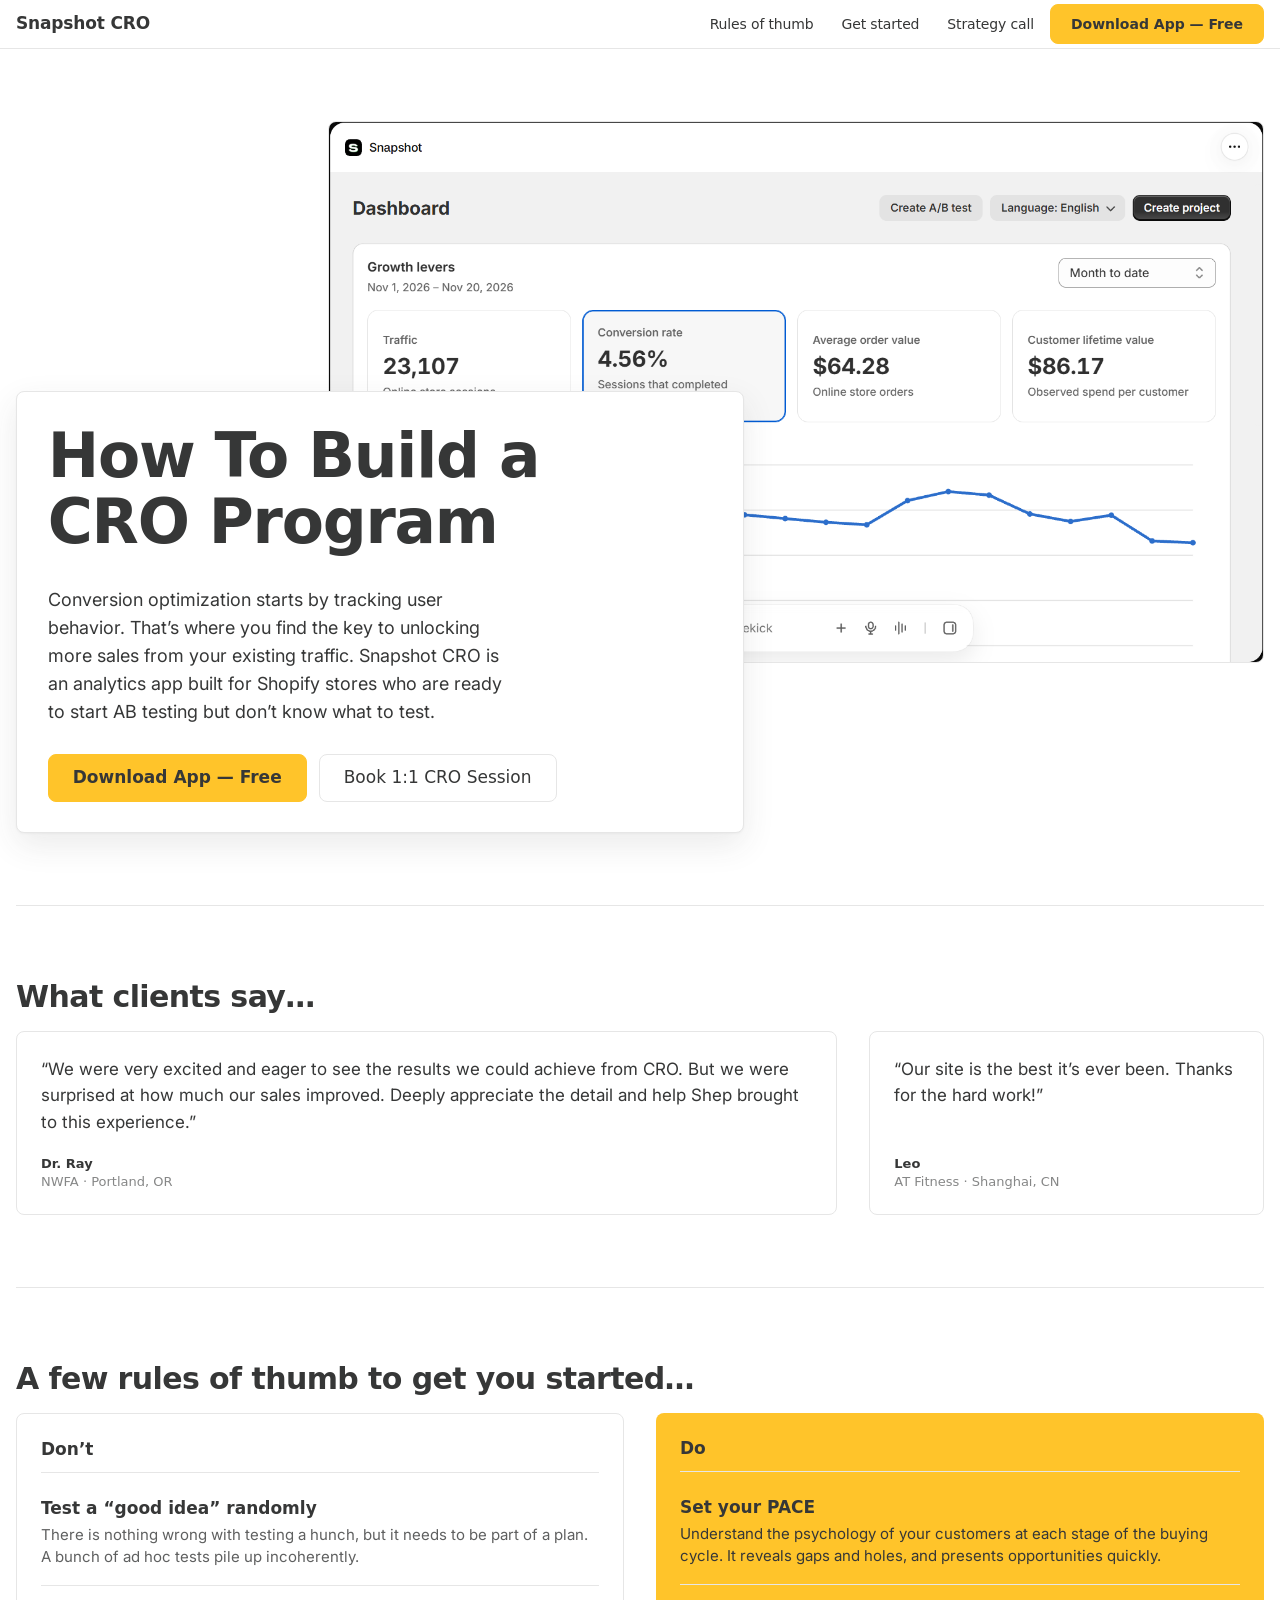
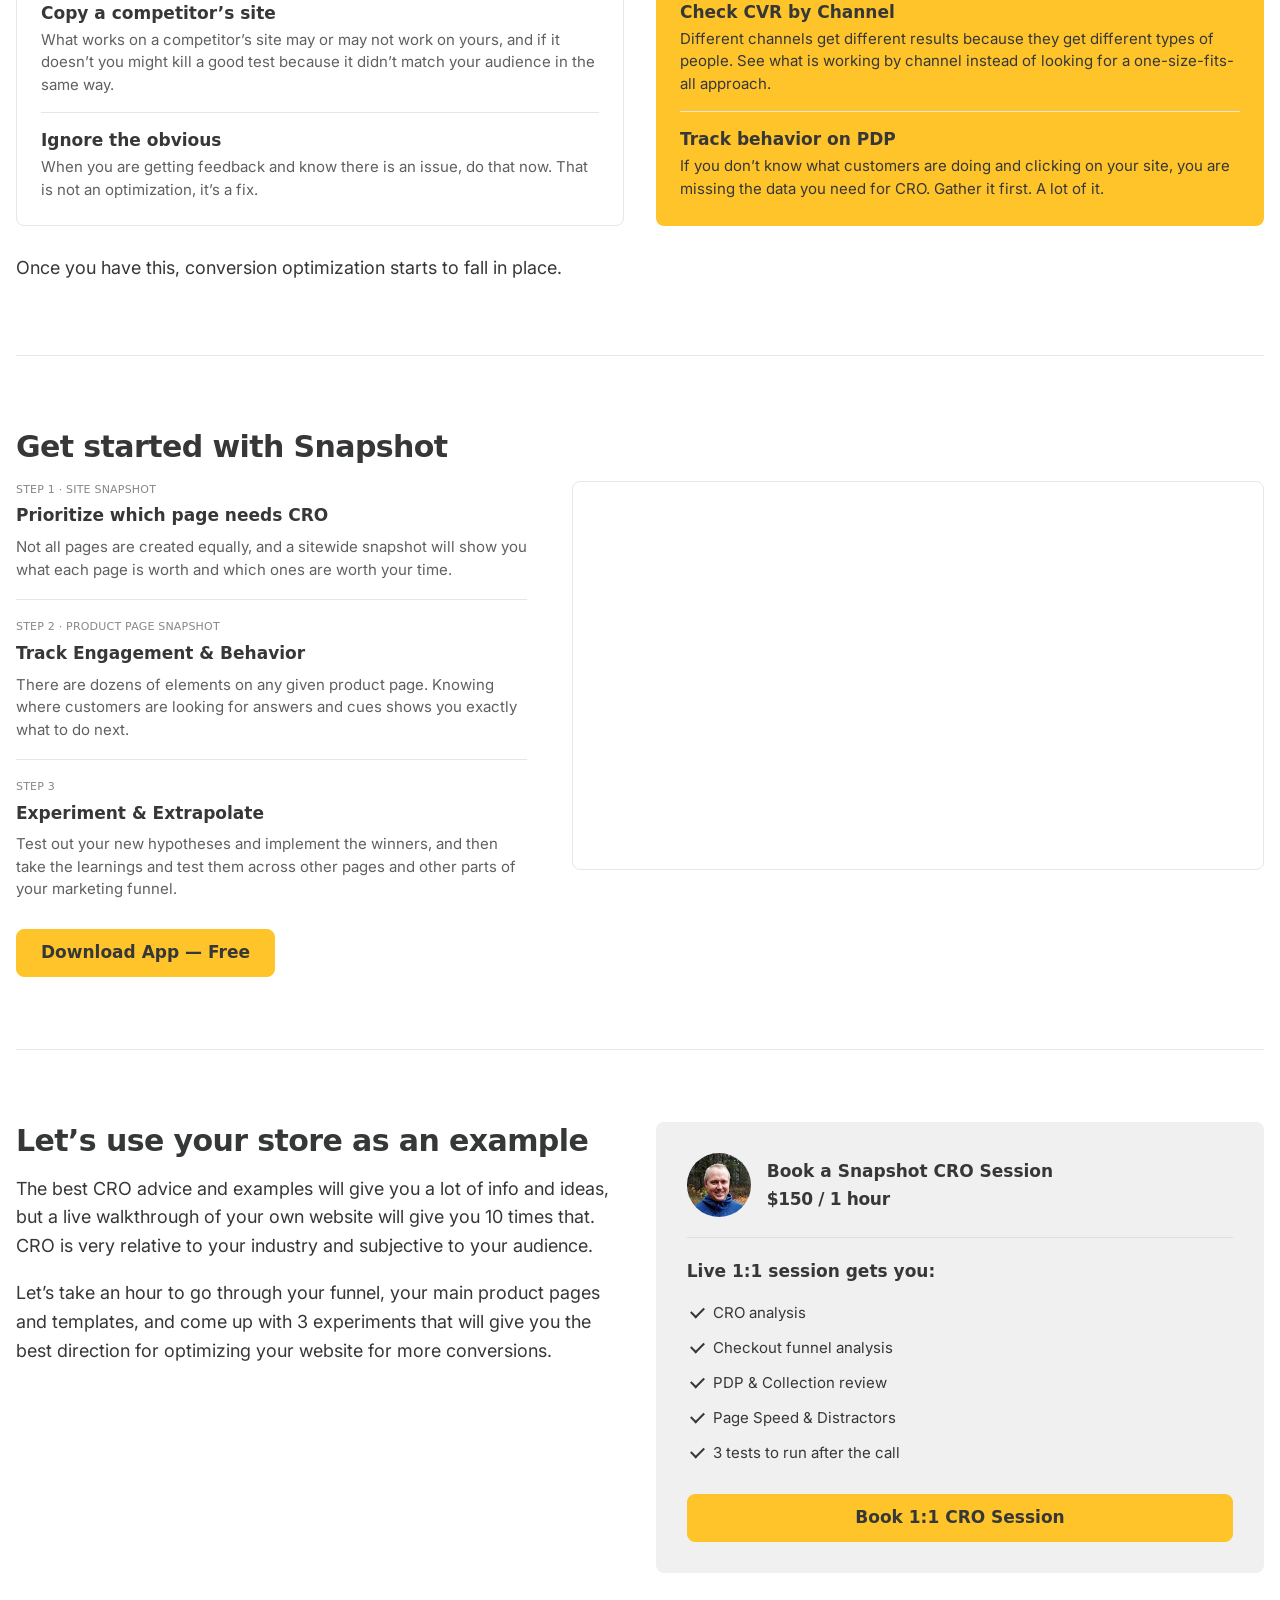
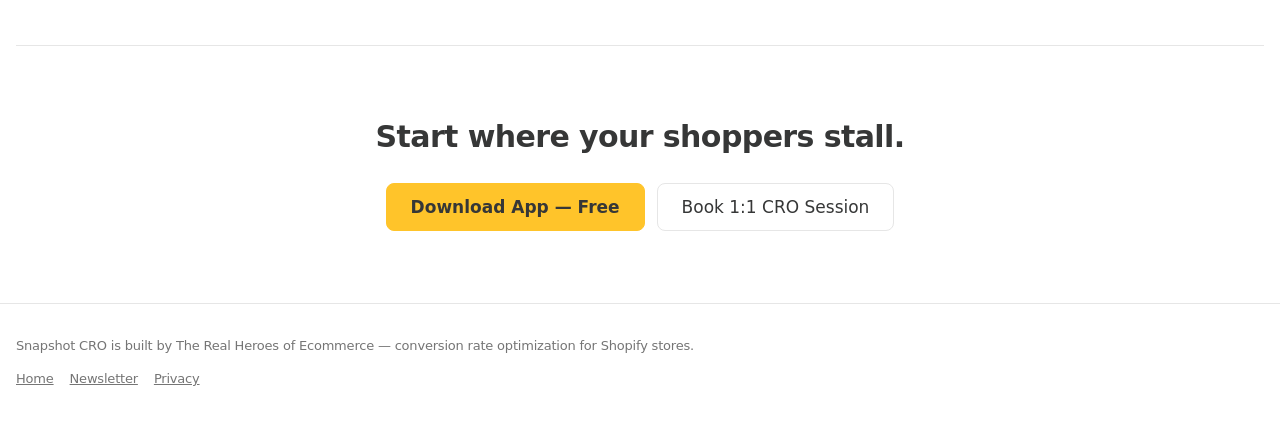
==== commit 645fea7d: "Cut the hero headline to six words and size it up "How To Build a CRO Program", at 64px rather than " ====
--- a/index.html
+++ b/index.html
@@ -53,7 +53,7 @@
            match the text column would make them unreadable. -->
       <div class="hero-grid">
         <div class="hero-copy">
-          <h1>How to build a CRO program that makes sense&hellip; dollars and sense.</h1>
+          <h1>How To Build a CRO Program</h1>
           <p class="lead">
             Conversion optimization starts by tracking user behavior.
             That&rsquo;s where you find the key to unlocking more sales from
--- a/style.css
+++ b/style.css
@@ -57,10 +57,11 @@
              Roboto, Helvetica, Arial, sans-serif;
 
   /* The one step added above Substack's scale, whose homepage stops at
-     30px. Trimmed to 40px: the card now starts halfway down the shot,
-     so every pixel of card height pushes the hero taller. At 40px the
-     headline still lands in two or three lines. */
-  --size-hero: clamp(1.75rem, 3vw, 2.5rem);
+     30px. 64px, which a longer headline could not have carried: the
+     card starts halfway down the screenshot, so every line of headline
+     pushes the whole hero taller. At six words it lands in two lines
+     and costs less height than the old headline did at 40px. */
+  --size-hero: clamp(2.5rem, 4.8vw, 4rem);
   --size-feature: 1.875rem;    /* 30px — Substack's top size */
   /* 18px, not the newsletter's 20px. Same optical size: Spectral has
      a small x-height and Inter a tall one, so 18 of Inter sits where
